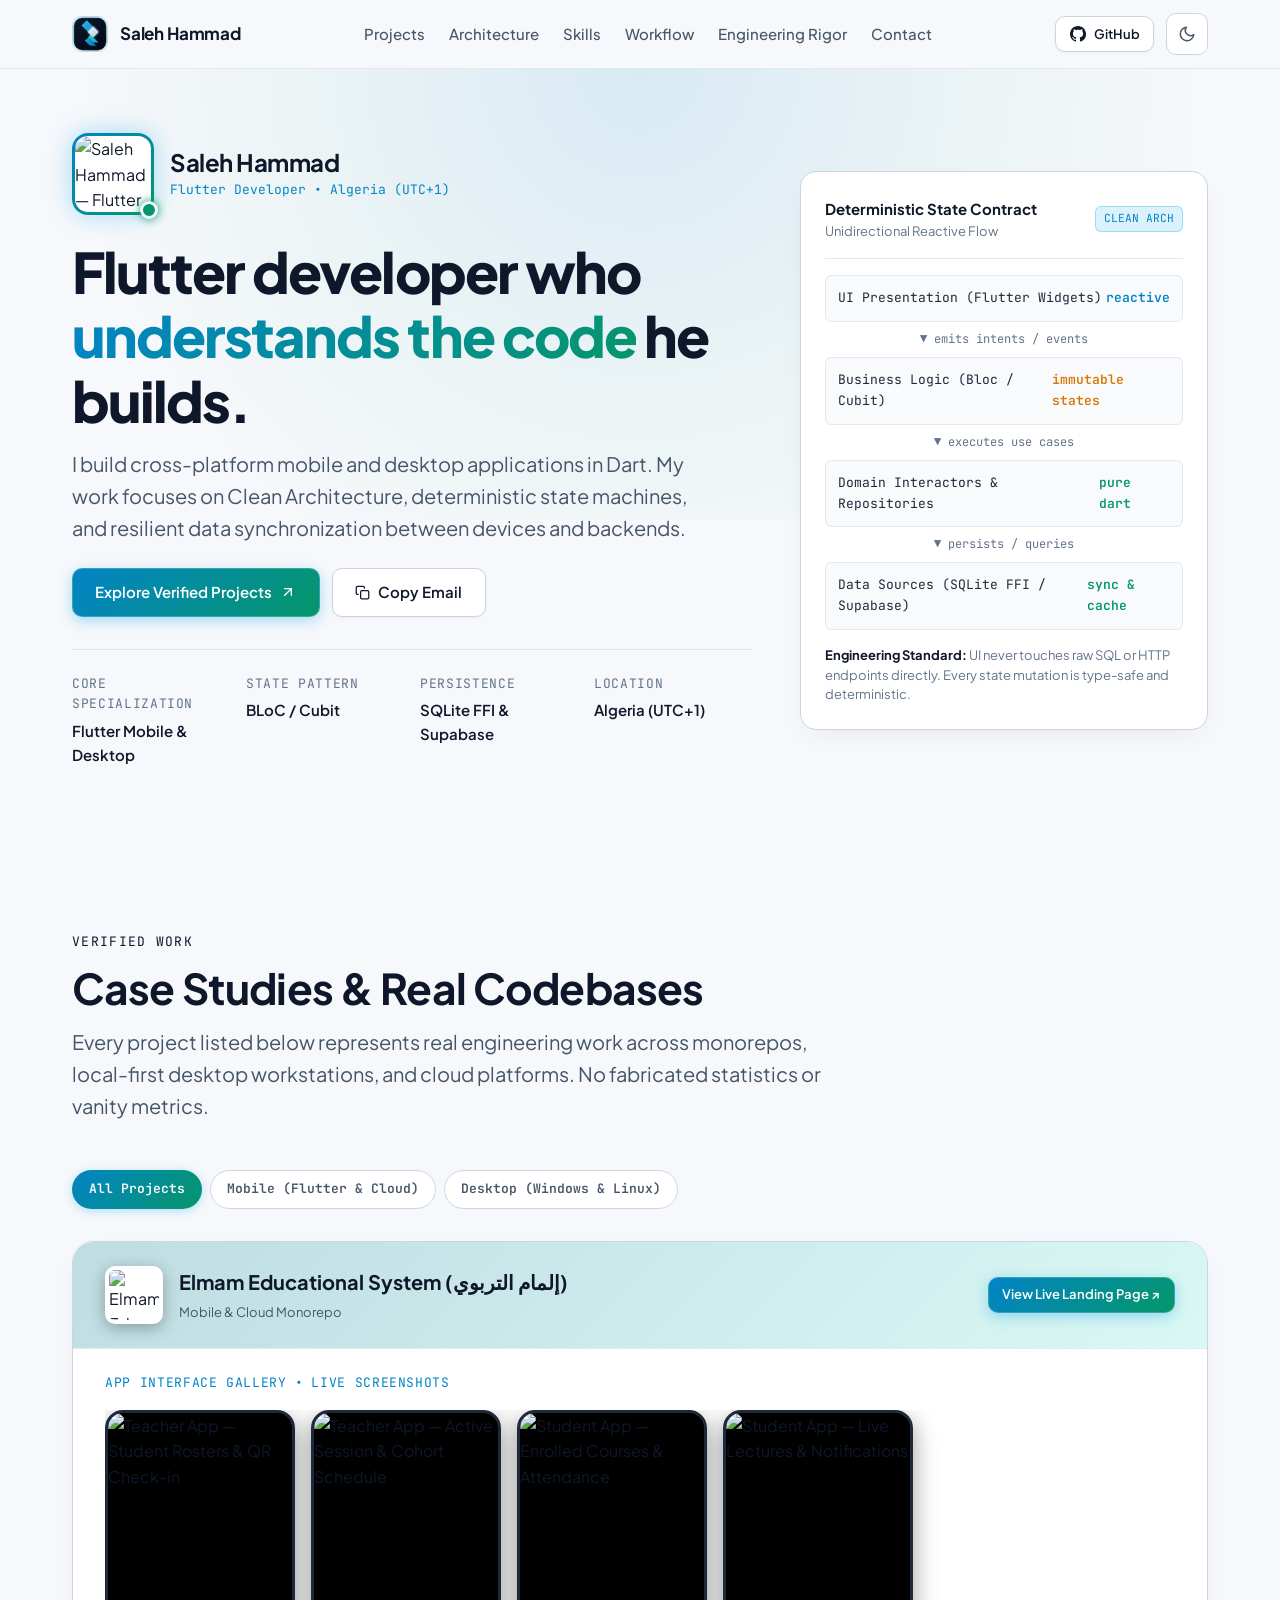
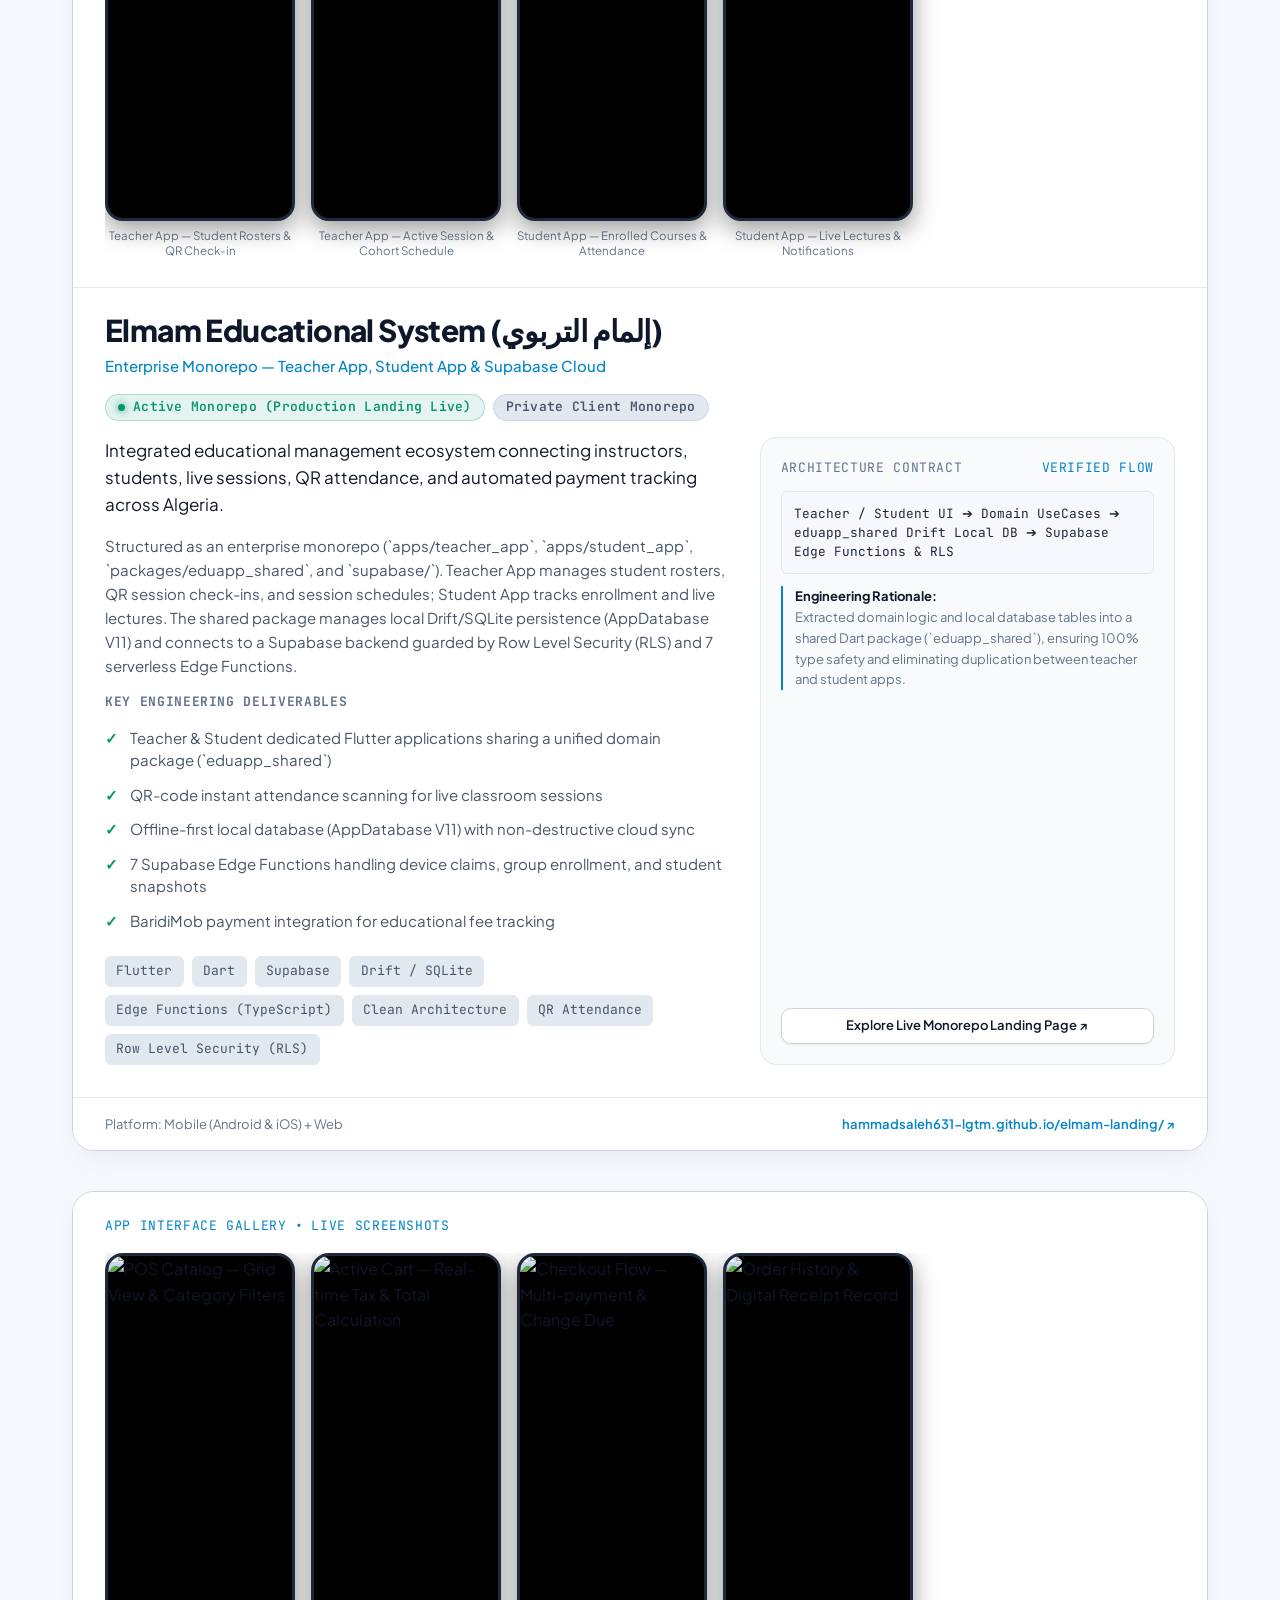
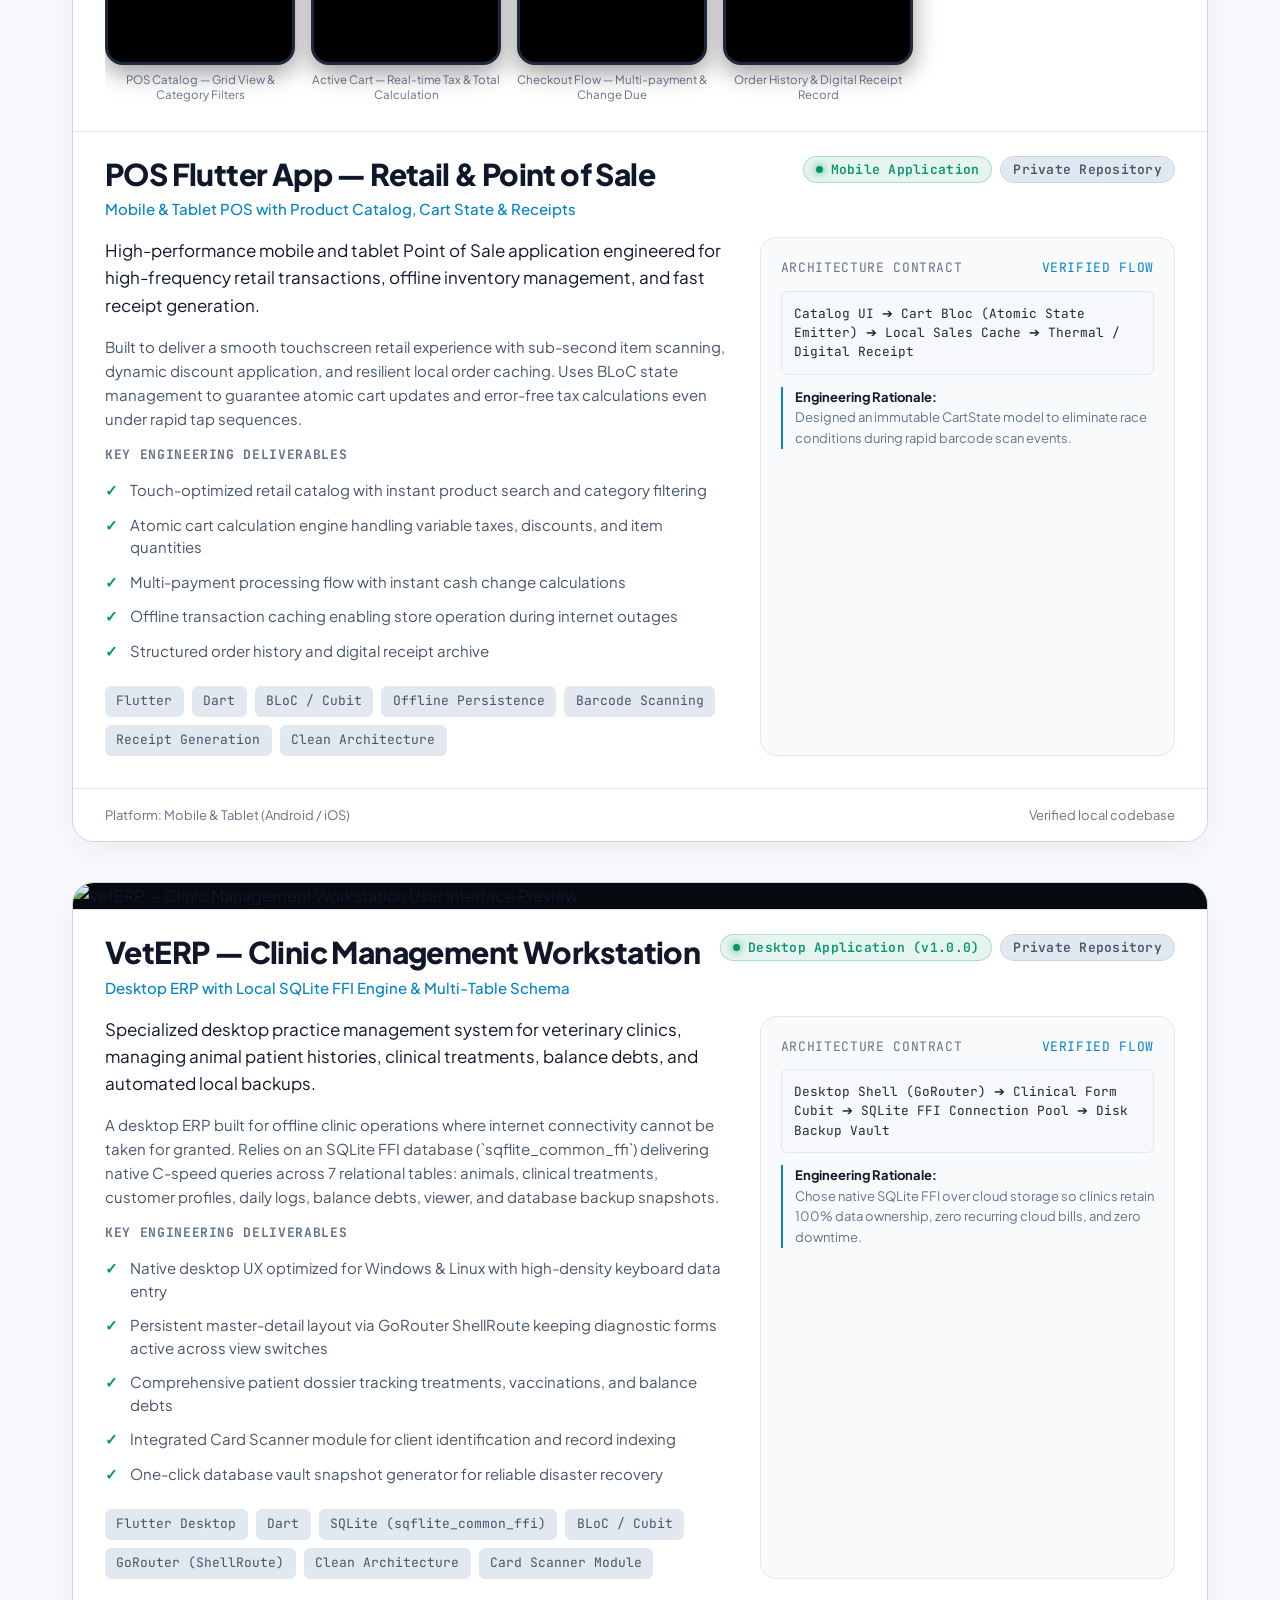
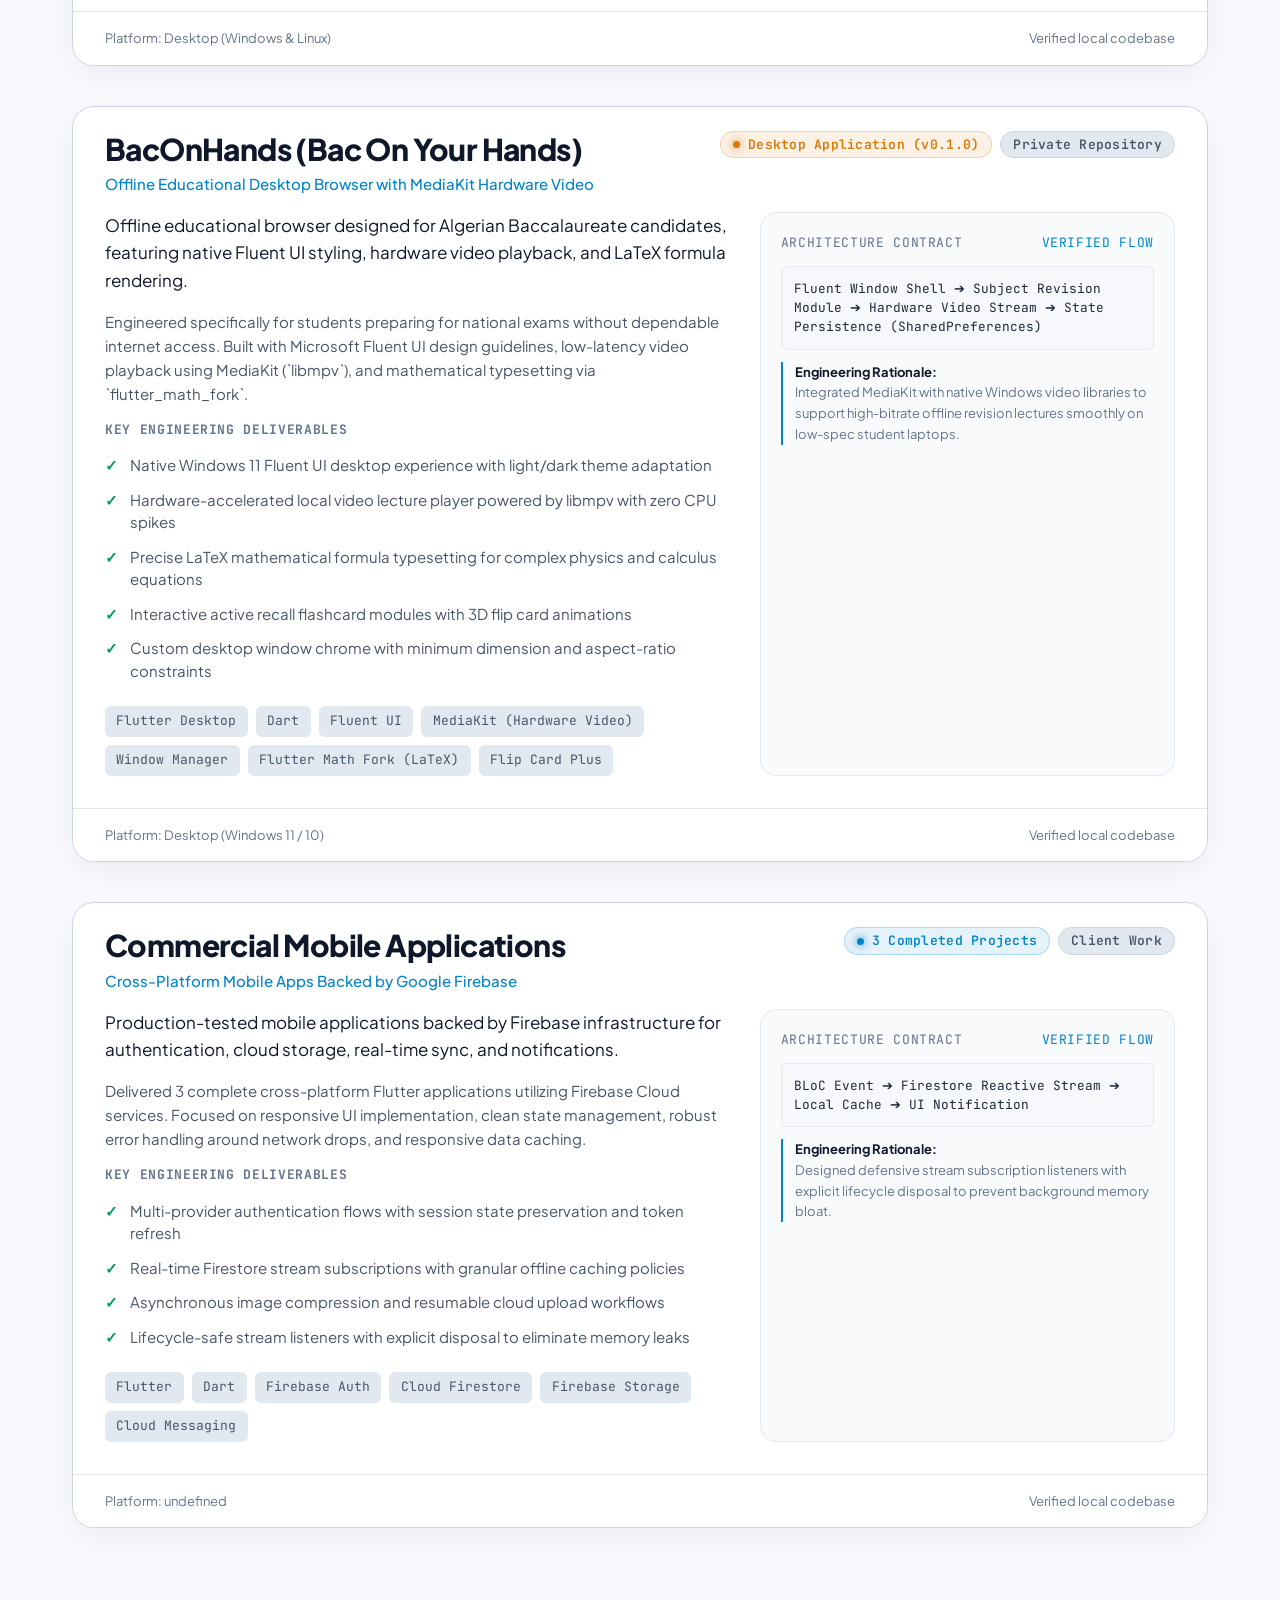
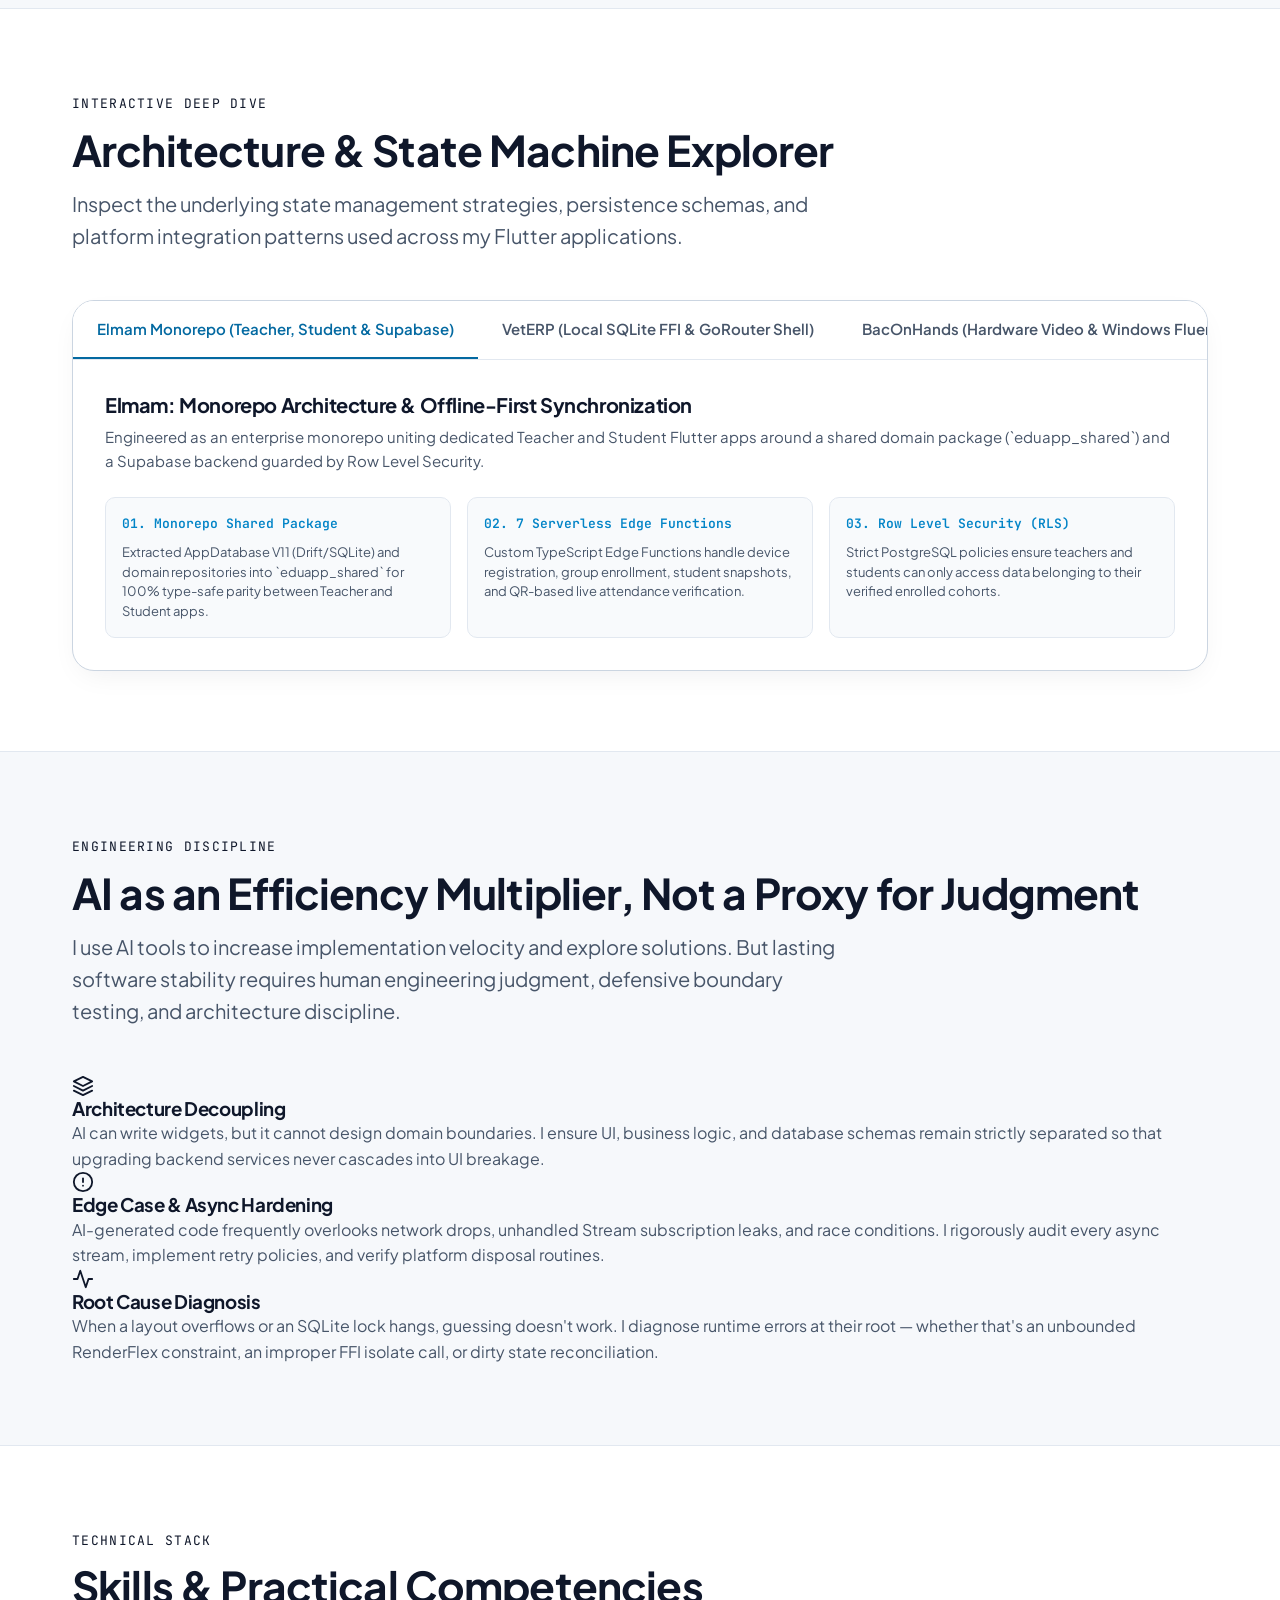
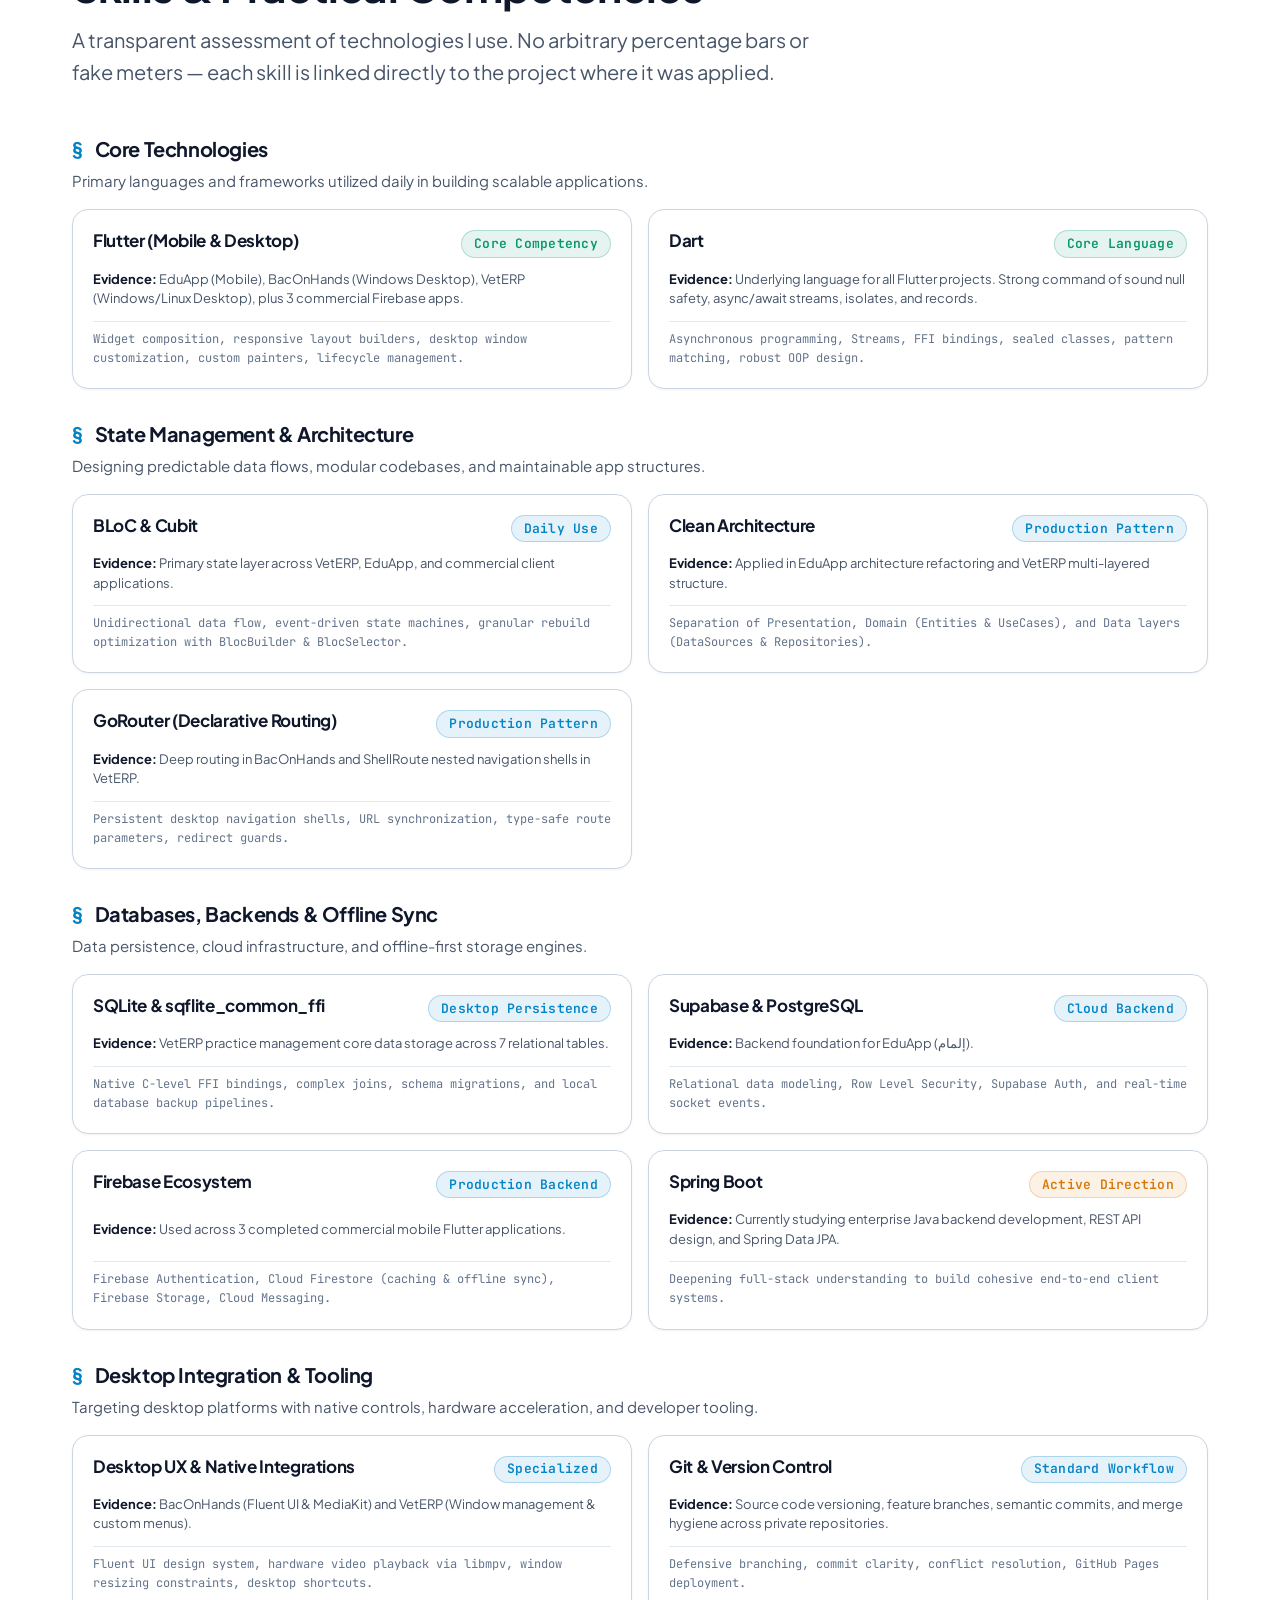
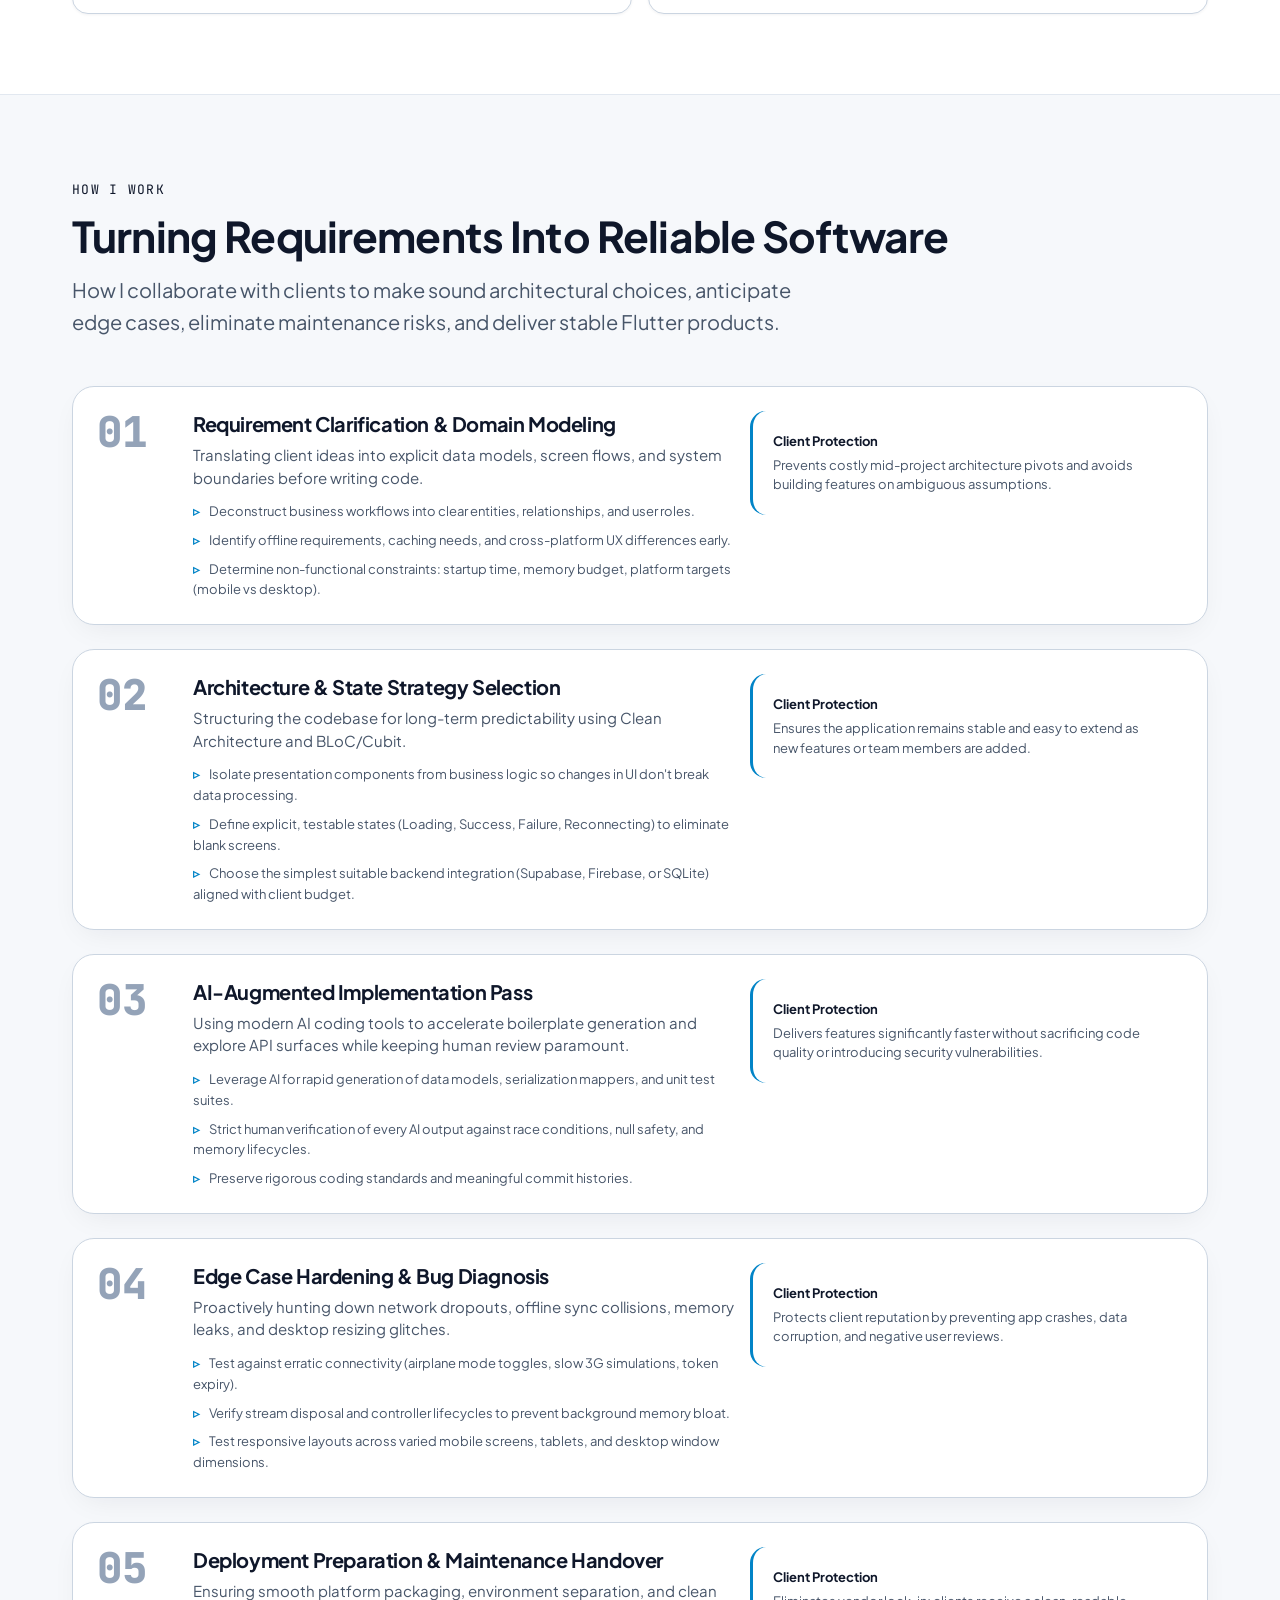
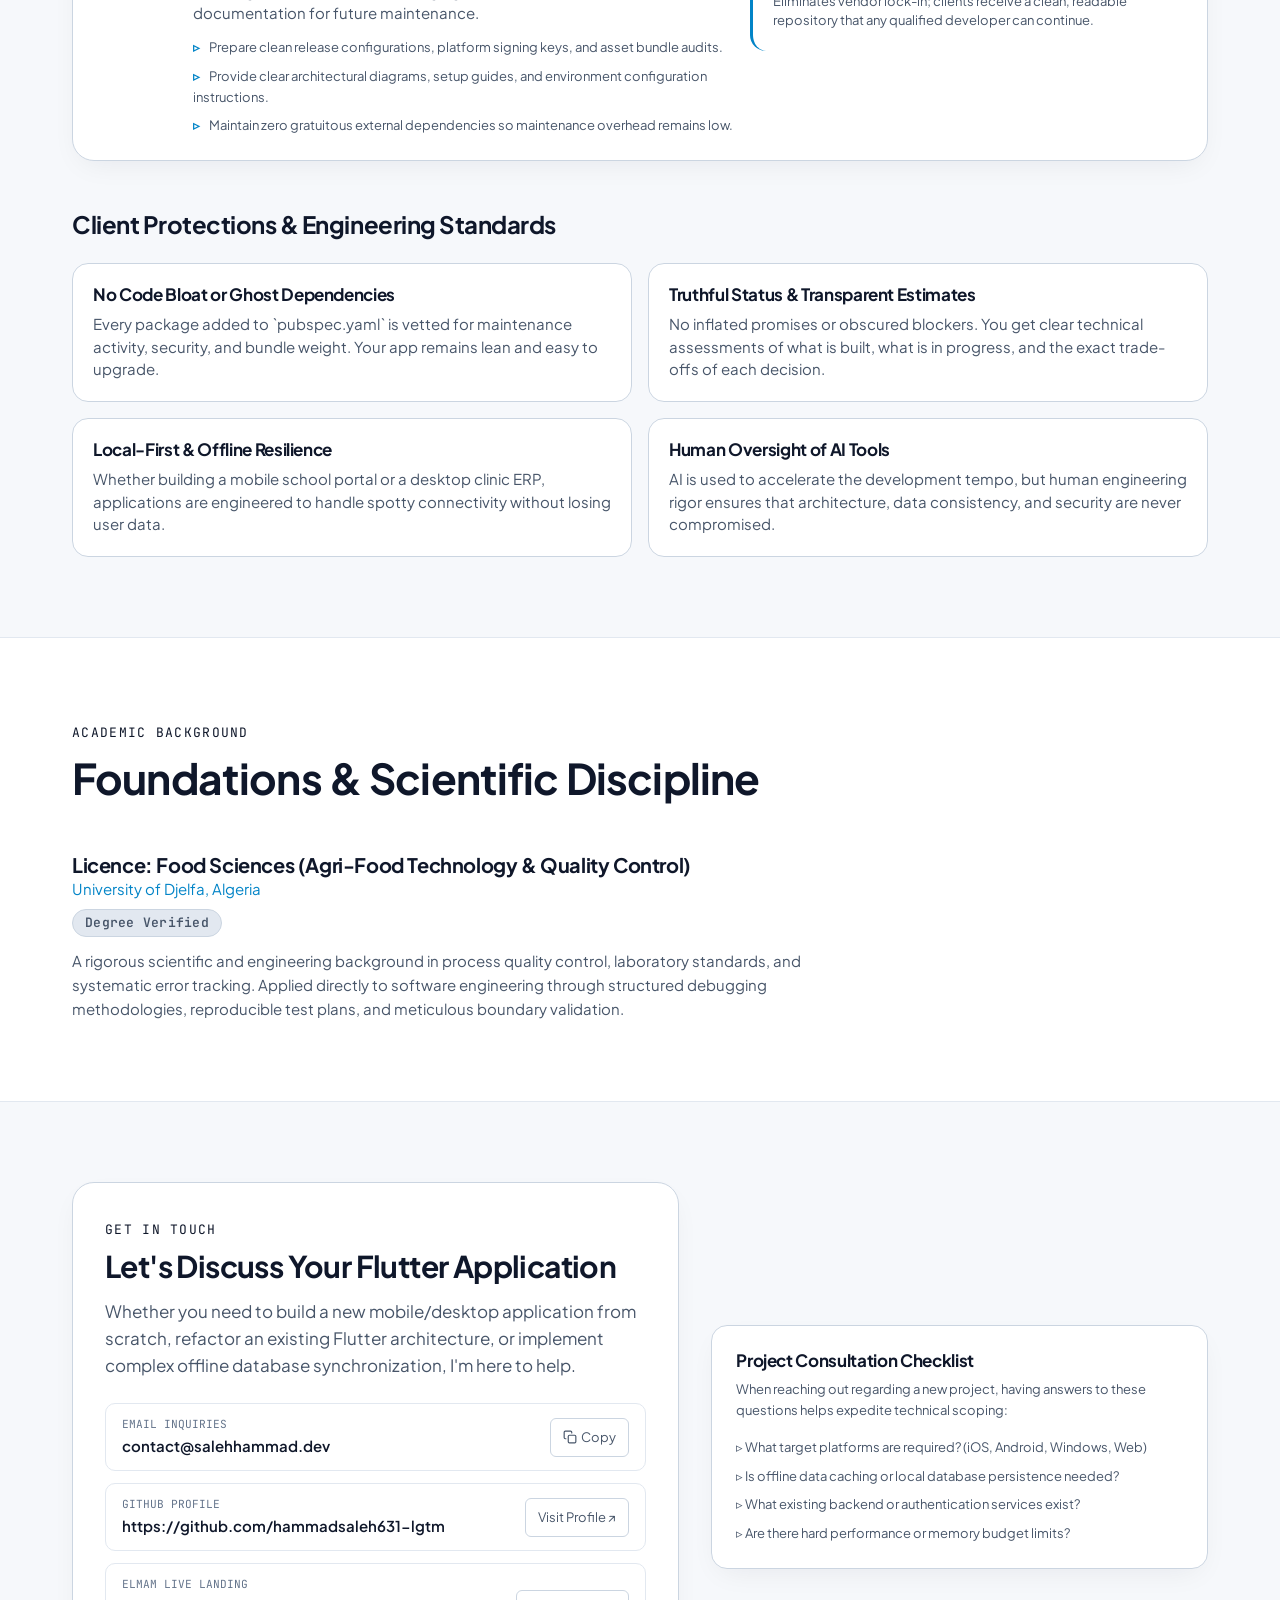
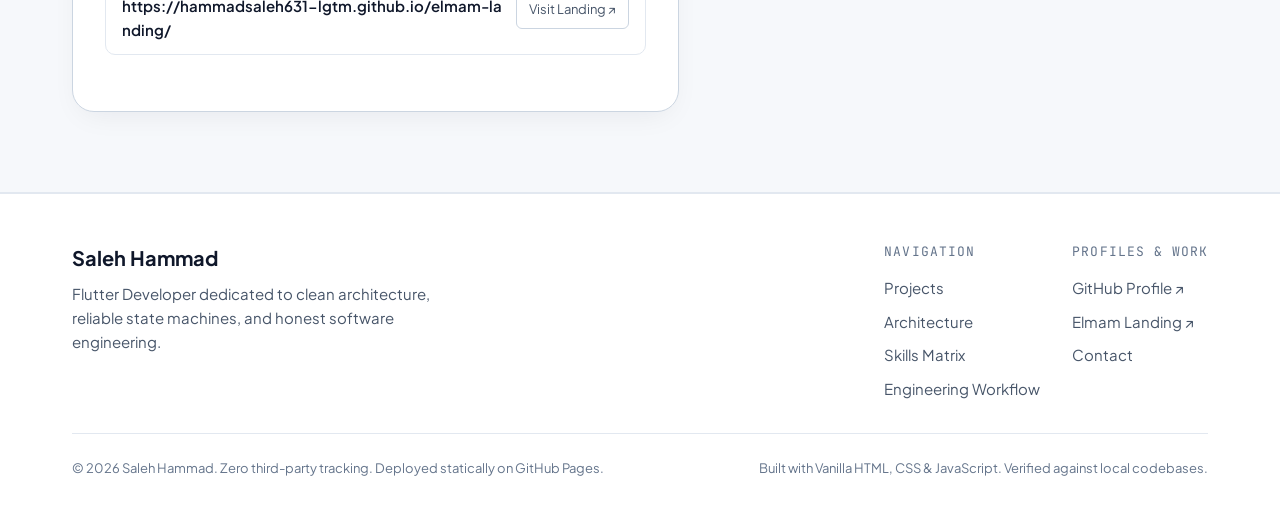
==== index.html @ 10753ed6 "feat: complete modern flutter developer portfolio" ====
<!DOCTYPE html>
<html lang="en" data-theme="dark">
<head>
  <meta charset="utf-8" />
  <meta name="viewport" content="width=device-width, initial-scale=1" />
  <meta name="color-scheme" content="dark light" />
  <meta name="theme-color" content="#080c14" />

  <title>Saleh Hammad — Flutter Developer | Mobile & Desktop Engineering</title>
  <meta name="description" content="Portfolio of Saleh Hammad, Flutter developer building resilient mobile & desktop applications with Clean Architecture, SQLite FFI, Supabase, and predictable state machines." />
  <meta name="author" content="Saleh Hammad" />
  <meta name="robots" content="index, follow" />

  <!-- Preconnect to Google Fonts for Ultra-Fast Typography Rendering -->
  <link rel="preconnect" href="https://fonts.googleapis.com" />
  <link rel="preconnect" href="https://fonts.gstatic.com" crossorigin />
  <link href="https://fonts.googleapis.com/css2?family=JetBrains+Mono:wght@400;500;600;700&family=Plus+Jakarta+Sans:wght@400;500;600;700;800&display=swap" rel="stylesheet" />

  <!-- Open Graph -->
  <meta property="og:type" content="website" />
  <meta property="og:title" content="Saleh Hammad — Flutter Developer" />
  <meta property="og:description" content="Building resilient cross-platform Flutter applications for Mobile & Desktop with Clean Architecture and predictable state." />
  <meta property="og:site_name" content="Saleh Hammad Portfolio" />
  <meta property="og:locale" content="en_US" />
  <meta property="og:image" content="./public/assets/icons/og-image.png" />
  <meta property="og:image:width" content="1200" />
  <meta property="og:image:height" content="630" />
  <meta property="og:image:alt" content="Saleh Hammad Flutter Developer Portfolio" />

  <!-- Twitter Card -->
  <meta name="twitter:card" content="summary_large_image" />
  <meta name="twitter:title" content="Saleh Hammad — Flutter Developer" />
  <meta name="twitter:description" content="Building resilient cross-platform Flutter applications for Mobile & Desktop." />
  <meta name="twitter:image" content="./public/assets/icons/og-image.png" />

  <!-- Favicons -->
  <link rel="icon" href="./public/assets/icons/favicon.svg" type="image/svg+xml" />
  <link rel="apple-touch-icon" href="./public/assets/icons/apple-touch-icon.png" />

  <!-- Theme Script (Zero Flash) -->
  <script>
    (function() {
      try {
        var savedTheme = localStorage.getItem('theme-preference');
        if (savedTheme === 'light' || savedTheme === 'dark') {
          document.documentElement.setAttribute('data-theme', savedTheme);
        } else if (window.matchMedia && window.matchMedia('(prefers-color-scheme: light)').matches) {
          document.documentElement.setAttribute('data-theme', 'light');
        }
      } catch (e) {}
    })();
  </script>

  <!-- Stylesheets -->
  <link rel="stylesheet" href="./src/styles/tokens.css" />
  <link rel="stylesheet" href="./src/styles/base.css" />
  <link rel="stylesheet" href="./src/styles/layout.css" />
  <link rel="stylesheet" href="./src/styles/components.css" />

  <!-- Schema.org Structured Data -->
  <script type="application/ld+json">
  {
    "@context": "https://schema.org",
    "@type": "Person",
    "name": "Saleh Hammad",
    "jobTitle": "Flutter Developer",
    "url": "https://hammadsaleh631-lgtm.github.io",
    "sameAs": [
      "https://github.com/hammadsaleh631-lgtm",
      "https://hammadsaleh631-lgtm.github.io/elmam-landing/"
    ],
    "description": "Flutter developer specializing in Clean Architecture, BLoC/Cubit state machines, SQLite FFI local persistence, and offline-first cloud synchronization.",
    "knowsAbout": [
      "Flutter Mobile & Desktop",
      "Dart",
      "BLoC & Cubit",
      "Clean Architecture",
      "SQLite / sqflite_common_ffi",
      "Supabase & PostgreSQL",
      "Firebase Cloud Services",
      "Cross-Platform Engineering"
    ]
  }
  </script>
</head>
<body>
  <a href="#main-content" class="skip-to-content">Skip to main content</a>

  <!-- Header -->
  <header class="site-header" role="banner">
    <div class="container">
      <div class="nav-inner">
        <a href="#hero" class="brand-link" aria-label="Saleh Hammad — Home">
          <img src="./public/assets/icons/favicon.svg" alt="Saleh Hammad Monogram" class="brand-logo" width="36" height="36" />
          <span>Saleh Hammad</span>
        </a>

        <nav aria-label="Main Navigation">
          <ul class="nav-links">
            <li><a href="#work" class="nav-link">Projects</a></li>
            <li><a href="#architecture" class="nav-link">Architecture</a></li>
            <li><a href="#skills" class="nav-link">Skills</a></li>
            <li><a href="#workflow" class="nav-link">Workflow</a></li>
            <li><a href="#ai-philosophy" class="nav-link">Engineering Rigor</a></li>
            <li><a href="#contact" class="nav-link">Contact</a></li>
          </ul>
        </nav>

        <div class="nav-actions">
          <a href="https://github.com/hammadsaleh631-lgtm" target="_blank" rel="noopener noreferrer" class="btn btn-secondary btn-sm" aria-label="GitHub Profile">
            <svg width="16" height="16" viewBox="0 0 24 24" fill="currentColor" aria-hidden="true">
              <path d="M12 0C5.37 0 0 5.37 0 12c0 5.31 3.435 9.795 8.205 11.385.6.105.825-.255.825-.57 0-.285-.015-1.23-.015-2.235-3.015.555-3.795-.735-4.035-1.41-.135-.345-.72-1.41-1.23-1.695-.42-.225-1.02-.78-.015-.795.945-.015 1.62.87 1.845 1.23 1.08 1.815 2.805 1.305 3.495.99.105-.78.42-1.305.765-1.605-2.67-.3-5.46-1.335-5.46-5.925 0-1.305.465-2.385 1.23-3.225-.12-.3-.54-1.53.12-3.18 0 0 1.005-.315 3.3 1.23.96-.27 1.98-.405 3-.405s2.04.135 3 .405c2.295-1.56 3.3-1.23 3.3-1.23.66 1.65.24 2.88.12 3.18.765.84 1.23 1.905 1.23 3.225 0 4.605-2.805 5.625-5.475 5.925.435.375.81 1.095.81 2.22 0 1.605-.015 2.895-.015 3.3 0 .315.225.69.825.57A12.02 12.02 0 0024 12c0-6.63-5.37-12-12-12z"/>
            </svg>
            <span>GitHub</span>
          </a>

          <button id="theme-toggle" class="theme-toggle-btn" aria-label="Toggle dark/light theme">
            <!-- Dynamic Icon -->
          </button>

          <button id="mobile-menu-toggle" class="mobile-nav-toggle" aria-expanded="false" aria-controls="mobile-menu-drawer" aria-label="Toggle navigation menu">
            <svg width="20" height="20" viewBox="0 0 24 24" fill="none" stroke="currentColor" stroke-width="2" stroke-linecap="round" stroke-linejoin="round" aria-hidden="true">
              <line x1="3" y1="12" x2="21" y2="12"></line>
              <line x1="3" y1="6" x2="21" y2="6"></line>
              <line x1="3" y1="18" x2="21" y2="18"></line>
            </svg>
          </button>
        </div>
      </div>
    </div>

    <!-- Mobile Drawer -->
    <div id="mobile-menu-drawer" class="mobile-menu-drawer" role="region" aria-label="Mobile Navigation">
      <ul class="mobile-nav-links">
        <li><a href="#work">Projects</a></li>
        <li><a href="#architecture">Architecture & State</a></li>
        <li><a href="#skills">Skills & Evidence</a></li>
        <li><a href="#workflow">Engineering Workflow</a></li>
        <li><a href="#ai-philosophy">AI & Rigor</a></li>
        <li><a href="#contact">Contact</a></li>
        <li><a href="https://github.com/hammadsaleh631-lgtm" target="_blank" rel="noopener noreferrer">GitHub Profile ↗</a></li>
      </ul>
    </div>
  </header>

  <!-- Main Content -->
  <main id="main-content">
    <!-- Hero Section -->
    <section id="hero" class="hero-wrapper" aria-labelledby="hero-heading">
      <div class="hero-glow-backdrop" aria-hidden="true"></div>
      <div class="container">
        <div class="hero-grid">
          <div>
            <!-- Dynamically populated avatar & metadata -->
            <div id="hero-profile-area"></div>

            <h1 id="hero-heading" class="hero-title">
              Flutter developer who <span class="text-gradient">understands the code</span> he builds.
            </h1>

            <p class="hero-subtitle">
              I build cross-platform mobile and desktop applications in Dart. My work focuses on Clean Architecture, deterministic state machines, and resilient data synchronization between devices and backends.
            </p>

            <div class="hero-actions">
              <a href="#work" class="btn btn-primary">
                <span>Explore Verified Projects</span>
                <svg width="16" height="16" viewBox="0 0 24 24" fill="none" stroke="currentColor" stroke-width="2" stroke-linecap="round" stroke-linejoin="round" aria-hidden="true"><line x1="7" y1="17" x2="17" y2="7"></line><polyline points="7 7 17 7 17 17"></polyline></svg>
              </a>
              <button class="btn btn-secondary" data-copy="contact@salehhammad.dev" aria-label="Copy contact email">
                <svg width="15" height="15" viewBox="0 0 24 24" fill="none" stroke="currentColor" stroke-width="2" stroke-linecap="round" stroke-linejoin="round" aria-hidden="true"><rect x="9" y="9" width="13" height="13" rx="2" ry="2"></rect><path d="M5 15H4a2 2 0 0 1-2-2V4a2 2 0 0 1 2-2h9a2 2 0 0 1 2 2v1"></path></svg>
                <span>Copy Email</span>
              </button>
            </div>

            <div class="hero-proof-bar">
              <div>
                <div class="proof-item-label">Core Specialization</div>
                <div class="proof-item-value">Flutter Mobile & Desktop</div>
              </div>
              <div>
                <div class="proof-item-label">State Pattern</div>
                <div class="proof-item-value">BLoC / Cubit</div>
              </div>
              <div>
                <div class="proof-item-label">Persistence</div>
                <div class="proof-item-value">SQLite FFI & Supabase</div>
              </div>
              <div>
                <div class="proof-item-label">Location</div>
                <div class="proof-item-value">Algeria (UTC+1)</div>
              </div>
            </div>
          </div>

          <!-- Hero Architecture Blueprint Card -->
          <div>
            <div class="architecture-card" role="region" aria-label="System Architecture Flow">
              <div class="architecture-card-header">
                <div>
                  <strong style="font-size: var(--text-sm); color: var(--text-primary);">Deterministic State Contract</strong>
                  <div style="font-size: var(--text-xs); color: var(--text-muted);">Unidirectional Reactive Flow</div>
                </div>
                <span class="architecture-tag">CLEAN ARCH</span>
              </div>

              <div class="blueprint-flow">
                <div class="blueprint-node">
                  <span>UI Presentation (Flutter Widgets)</span>
                  <span style="color: var(--accent-cyan); font-weight: 600;">reactive</span>
                </div>
                <div class="blueprint-connector">▼ emits intents / events</div>
                <div class="blueprint-node">
                  <span>Business Logic (Bloc / Cubit)</span>
                  <span style="color: var(--status-prototype-text); font-weight: 600;">immutable states</span>
                </div>
                <div class="blueprint-connector">▼ executes use cases</div>
                <div class="blueprint-node">
                  <span>Domain Interactors & Repositories</span>
                  <span style="color: var(--status-active-text); font-weight: 600;">pure dart</span>
                </div>
                <div class="blueprint-connector">▼ persists / queries</div>
                <div class="blueprint-node">
                  <span>Data Sources (SQLite FFI / Supabase)</span>
                  <span style="color: var(--accent-teal); font-weight: 600;">sync & cache</span>
                </div>
              </div>

              <div style="margin-top: var(--space-4); font-size: var(--text-xs); color: var(--text-muted); line-height: 1.5;">
                <strong style="color: var(--text-primary);">Engineering Standard:</strong> UI never touches raw SQL or HTTP endpoints directly. Every state mutation is type-safe and deterministic.
              </div>
            </div>
          </div>
        </div>
      </div>
    </section>

    <!-- Projects Section -->
    <section id="work" class="section" aria-labelledby="work-heading">
      <div class="container">
        <div class="section-header">
          <div class="section-label">Verified Work</div>
          <h2 id="work-heading" class="section-title">Case Studies & Real Codebases</h2>
          <p class="section-intro">
            Every project listed below represents real engineering work across monorepos, local-first desktop workstations, and cloud platforms. No fabricated statistics or vanity metrics.
          </p>
        </div>

        <!-- Project Filter Bar -->
        <div class="project-filter-bar" role="toolbar" aria-label="Filter projects by category">
          <button class="filter-btn is-active" data-filter="all">All Projects</button>
          <button class="filter-btn" data-filter="mobile">Mobile (Flutter & Cloud)</button>
          <button class="filter-btn" data-filter="desktop">Desktop (Windows & Linux)</button>
        </div>

        <!-- Projects Container -->
        <div id="projects-list" class="projects-container">
          <!-- Populated dynamically via JS -->
        </div>
      </div>
    </section>

    <!-- Interactive Architecture & State Explorer Section -->
    <section id="architecture" class="section" aria-labelledby="architecture-heading" style="background-color: var(--bg-surface);">
      <div class="container">
        <div class="section-header">
          <div class="section-label">Interactive Deep Dive</div>
          <h2 id="architecture-heading" class="section-title">Architecture & State Machine Explorer</h2>
          <p class="section-intro">
            Inspect the underlying state management strategies, persistence schemas, and platform integration patterns used across my Flutter applications.
          </p>
        </div>

        <div class="inspector-card">
          <div class="inspector-tabs" role="tablist" aria-label="Architecture deep dives">
            <button class="inspector-tab is-active" data-target="tab-elmam" role="tab" aria-selected="true" id="tab-btn-elmam">
              Elmam Monorepo (Teacher, Student & Supabase)
            </button>
            <button class="inspector-tab" data-target="tab-veterp" role="tab" aria-selected="false" id="tab-btn-veterp">
              VetERP (Local SQLite FFI & GoRouter Shell)
            </button>
            <button class="inspector-tab" data-target="tab-baconhands" role="tab" aria-selected="false" id="tab-btn-baconhands">
              BacOnHands (Hardware Video & Windows Fluent)
            </button>
          </div>

          <div class="inspector-body">
            <!-- Elmam Pane -->
            <div id="tab-elmam" class="inspector-pane is-active" role="tabpanel" aria-labelledby="tab-btn-elmam">
              <h3 style="font-size: var(--text-lg); margin-bottom: var(--space-2);">Elmam: Monorepo Architecture & Offline-First Synchronization</h3>
              <p style="font-size: var(--text-sm); color: var(--text-secondary); margin-bottom: var(--space-4);">
                Engineered as an enterprise monorepo uniting dedicated Teacher and Student Flutter apps around a shared domain package (`eduapp_shared`) and a Supabase backend guarded by Row Level Security.
              </p>

              <div class="state-machine-grid">
                <div class="state-node">
                  <div class="state-node-title">01. Monorepo Shared Package</div>
                  <div class="state-node-desc">
                    Extracted AppDatabase V11 (Drift/SQLite) and domain repositories into `eduapp_shared` for 100% type-safe parity between Teacher and Student apps.
                  </div>
                </div>
                <div class="state-node">
                  <div class="state-node-title">02. 7 Serverless Edge Functions</div>
                  <div class="state-node-desc">
                    Custom TypeScript Edge Functions handle device registration, group enrollment, student snapshots, and QR-based live attendance verification.
                  </div>
                </div>
                <div class="state-node">
                  <div class="state-node-title">03. Row Level Security (RLS)</div>
                  <div class="state-node-desc">
                    Strict PostgreSQL policies ensure teachers and students can only access data belonging to their verified enrolled cohorts.
                  </div>
                </div>
              </div>
            </div>

            <!-- VetERP Pane -->
            <div id="tab-veterp" class="inspector-pane" role="tabpanel" aria-labelledby="tab-btn-veterp">
              <h3 style="font-size: var(--text-lg); margin-bottom: var(--space-2);">VetERP: Local-First Desktop Clinic Management</h3>
              <p style="font-size: var(--text-sm); color: var(--text-secondary); margin-bottom: var(--space-4);">
                Desktop ERP designed for Windows and Linux veterinary clinics. Local SQLite FFI database guarantees zero cloud dependency for sensitive medical records.
              </p>

              <div class="state-machine-grid">
                <div class="state-node">
                  <div class="state-node-title">01. SQLite C-Level FFI</div>
                  <div class="state-node-desc">
                    Employs sqflite_common_ffi for high-speed local relational queries across 7 normalized tables with zero cloud dependency.
                  </div>
                </div>
                <div class="state-node">
                  <div class="state-node-title">02. Persistent Master Shell</div>
                  <div class="state-node-desc">
                    GoRouter ShellRoute maintains persistent desktop state, keeping active clinical treatment drafts open while browsing customer histories.
                  </div>
                </div>
                <div class="state-node">
                  <div class="state-node-title">03. Automated Vault Backup</div>
                  <div class="state-node-desc">
                    Built-in backup snapshot generator enabling clinics to archive and restore their entire medical history to external drives.
                  </div>
                </div>
              </div>
            </div>

            <!-- BacOnHands Pane -->
            <div id="tab-baconhands" class="inspector-pane" role="tabpanel" aria-labelledby="tab-btn-baconhands">
              <h3 style="font-size: var(--text-lg); margin-bottom: var(--space-2);">BacOnHands: Hardware-Accelerated Offline Educational Desktop</h3>
              <p style="font-size: var(--text-sm); color: var(--text-secondary); margin-bottom: var(--space-4);">
                Designed as a standalone offline desktop application for Algerian Baccalaureate students, combining Microsoft Fluent UI styling with native C libraries.
              </p>

              <div class="state-machine-grid">
                <div class="state-node">
                  <div class="state-node-title">01. Hardware Video (libmpv)</div>
                  <div class="state-node-desc">
                    Integrates MediaKit with native DirectX GPU acceleration to play revision lectures smoothly on low-spec student laptops.
                  </div>
                </div>
                <div class="state-node">
                  <div class="state-node-title">02. LaTeX Math Typesetting</div>
                  <div class="state-node-desc">
                    Renders complex mathematical and physical curriculum formulas with full scientific typesetting precision.
                  </div>
                </div>
                <div class="state-node">
                  <div class="state-node-title">03. Desktop Window Controls</div>
                  <div class="state-node-desc">
                    Custom window chrome, DPI scaling, and viewport constraints via flutter_windowmanager for a native Windows 11 experience.
                  </div>
                </div>
              </div>
            </div>
          </div>
        </div>
      </div>
    </section>

    <!-- AI Philosophy & Human Rigor Section -->
    <section id="ai-philosophy" class="section" aria-labelledby="ai-heading">
      <div class="container">
        <div class="section-header">
          <div class="section-label">Engineering Discipline</div>
          <h2 id="ai-heading" class="section-title">AI as an Efficiency Multiplier, Not a Proxy for Judgment</h2>
          <p class="section-intro">
            I use AI tools to increase implementation velocity and explore solutions. But lasting software stability requires human engineering judgment, defensive boundary testing, and architecture discipline.
          </p>
        </div>

        <div class="philosophy-grid">
          <div class="philosophy-card">
            <div class="philosophy-icon" aria-hidden="true">
              <svg width="22" height="22" viewBox="0 0 24 24" fill="none" stroke="currentColor" stroke-width="2" stroke-linecap="round" stroke-linejoin="round"><path d="M12 2L2 7l10 5 10-5-10-5zM2 17l10 5 10-5M2 12l10 5 10-5"></path></svg>
            </div>
            <h3>Architecture Decoupling</h3>
            <p>
              AI can write widgets, but it cannot design domain boundaries. I ensure UI, business logic, and database schemas remain strictly separated so that upgrading backend services never cascades into UI breakage.
            </p>
          </div>

          <div class="philosophy-card">
            <div class="philosophy-icon" aria-hidden="true">
              <svg width="22" height="22" viewBox="0 0 24 24" fill="none" stroke="currentColor" stroke-width="2" stroke-linecap="round" stroke-linejoin="round"><circle cx="12" cy="12" r="10"></circle><line x1="12" y1="8" x2="12" y2="12"></line><line x1="12" y1="16" x2="12.01" y2="16"></line></svg>
            </div>
            <h3>Edge Case & Async Hardening</h3>
            <p>
              AI-generated code frequently overlooks network drops, unhandled Stream subscription leaks, and race conditions. I rigorously audit every async stream, implement retry policies, and verify platform disposal routines.
            </p>
          </div>

          <div class="philosophy-card">
            <div class="philosophy-icon" aria-hidden="true">
              <svg width="22" height="22" viewBox="0 0 24 24" fill="none" stroke="currentColor" stroke-width="2" stroke-linecap="round" stroke-linejoin="round"><polyline points="22 12 18 12 15 21 9 3 6 12 2 12"></polyline></svg>
            </div>
            <h3>Root Cause Diagnosis</h3>
            <p>
              When a layout overflows or an SQLite lock hangs, guessing doesn't work. I diagnose runtime errors at their root — whether that's an unbounded RenderFlex constraint, an improper FFI isolate call, or dirty state reconciliation.
            </p>
          </div>
        </div>
      </div>
    </section>

    <!-- Skills Section -->
    <section id="skills" class="section" aria-labelledby="skills-heading" style="background-color: var(--bg-surface);">
      <div class="container">
        <div class="section-header">
          <div class="section-label">Technical Stack</div>
          <h2 id="skills-heading" class="section-title">Skills & Practical Competencies</h2>
          <p class="section-intro">
            A transparent assessment of technologies I use. No arbitrary percentage bars or fake meters — each skill is linked directly to the project where it was applied.
          </p>
        </div>

        <div id="skills-categories">
          <!-- Populated dynamically via JS -->
        </div>
      </div>
    </section>

    <!-- Engineering Workflow Section -->
    <section id="workflow" class="section" aria-labelledby="workflow-heading">
      <div class="container">
        <div class="section-header">
          <div class="section-label">How I Work</div>
          <h2 id="workflow-heading" class="section-title">Turning Requirements Into Reliable Software</h2>
          <p class="section-intro">
            How I collaborate with clients to make sound architectural choices, anticipate edge cases, eliminate maintenance risks, and deliver stable Flutter products.
          </p>
        </div>

        <div id="workflow-timeline" class="workflow-timeline">
          <!-- Populated dynamically via JS -->
        </div>

        <div style="margin-top: var(--space-12);">
          <h3 style="font-size: var(--text-xl); margin-bottom: var(--space-6);">Client Protections & Engineering Standards</h3>
          <div id="client-value-props" class="value-props-grid">
            <!-- Populated dynamically via JS -->
          </div>
        </div>
      </div>
    </section>

    <!-- Education Section -->
    <section id="education" class="section" aria-labelledby="education-heading" style="background-color: var(--bg-surface);">
      <div class="container">
        <div class="section-header">
          <div class="section-label">Academic Background</div>
          <h2 id="education-heading" class="section-title">Foundations & Scientific Discipline</h2>
        </div>

        <div class="philosophy-card" style="max-width: 48rem;">
          <div style="display: flex; justify-content: space-between; align-items: flex-start; margin-bottom: var(--space-3); flex-wrap: wrap; gap: var(--space-2);">
            <div>
              <h3 style="font-size: var(--text-lg);">Licence: Food Sciences (Agri-Food Technology & Quality Control)</h3>
              <div style="font-size: var(--text-sm); color: var(--accent-cyan);">University of Djelfa, Algeria</div>
            </div>
            <span class="badge badge-neutral">Degree Verified</span>
          </div>
          <p style="font-size: var(--text-sm); color: var(--text-secondary); line-height: 1.6;">
            A rigorous scientific and engineering background in process quality control, laboratory standards, and systematic error tracking. Applied directly to software engineering through structured debugging methodologies, reproducible test plans, and meticulous boundary validation.
          </p>
        </div>
      </div>
    </section>

    <!-- Contact & Action Section -->
    <section id="contact" class="section" aria-labelledby="contact-heading">
      <div class="container">
        <div class="contact-grid">
          <div class="contact-card">
            <div class="section-label">Get in Touch</div>
            <h2 id="contact-heading" class="contact-card-title">Let's Discuss Your Flutter Application</h2>
            <p style="font-size: var(--text-base); color: var(--text-secondary); line-height: 1.6;">
              Whether you need to build a new mobile/desktop application from scratch, refactor an existing Flutter architecture, or implement complex offline database synchronization, I'm here to help.
            </p>

            <div class="contact-channels-list">
              <div class="contact-channel-row">
                <div class="channel-info">
                  <span class="channel-label">Email Inquiries</span>
                  <span class="channel-val">contact@salehhammad.dev</span>
                </div>
                <button class="copy-btn" data-copy="contact@salehhammad.dev" aria-label="Copy email address to clipboard">
                  <svg width="14" height="14" viewBox="0 0 24 24" fill="none" stroke="currentColor" stroke-width="2" stroke-linecap="round" stroke-linejoin="round" aria-hidden="true"><rect x="9" y="9" width="13" height="13" rx="2" ry="2"></rect><path d="M5 15H4a2 2 0 0 1-2-2V4a2 2 0 0 1 2-2h9a2 2 0 0 1 2 2v1"></path></svg>
                  <span>Copy</span>
                </button>
              </div>

              <div class="contact-channel-row">
                <div class="channel-info">
                  <span class="channel-label">GitHub Profile</span>
                  <span class="channel-val">https://github.com/hammadsaleh631-lgtm</span>
                </div>
                <a href="https://github.com/hammadsaleh631-lgtm" target="_blank" rel="noopener noreferrer" class="copy-btn" aria-label="Visit GitHub Profile">
                  <span>Visit Profile ↗</span>
                </a>
              </div>

              <div class="contact-channel-row">
                <div class="channel-info">
                  <span class="channel-label">Elmam Live Landing</span>
                  <span class="channel-val">https://hammadsaleh631-lgtm.github.io/elmam-landing/</span>
                </div>
                <a href="https://hammadsaleh631-lgtm.github.io/elmam-landing/" target="_blank" rel="noopener noreferrer" class="copy-btn" aria-label="Visit Elmam Landing Page">
                  <span>Visit Landing ↗</span>
                </a>
              </div>
            </div>
          </div>

          <div style="display: flex; flex-direction: column; gap: var(--space-6); justify-content: center;">
            <div class="architecture-card">
              <h3 style="font-size: var(--text-base); margin-bottom: var(--space-2); color: var(--text-primary);">Project Consultation Checklist</h3>
              <p style="font-size: var(--text-xs); color: var(--text-secondary); margin-bottom: var(--space-4);">
                When reaching out regarding a new project, having answers to these questions helps expedite technical scoping:
              </p>
              <ul style="list-style: none; font-size: var(--text-xs); color: var(--text-secondary); display: flex; flex-direction: column; gap: var(--space-2);">
                <li>▹ What target platforms are required? (iOS, Android, Windows, Web)</li>
                <li>▹ Is offline data caching or local database persistence needed?</li>
                <li>▹ What existing backend or authentication services exist?</li>
                <li>▹ Are there hard performance or memory budget limits?</li>
              </ul>
            </div>
          </div>
        </div>
      </div>
    </section>
  </main>

  <!-- Site Footer -->
  <footer class="site-footer" role="contentinfo">
    <div class="container">
      <div class="footer-content">
        <div class="footer-brand">
          <div class="footer-brand-title">Saleh Hammad</div>
          <p style="font-size: var(--text-sm); color: var(--text-secondary);">
            Flutter Developer dedicated to clean architecture, reliable state machines, and honest software engineering.
          </p>
        </div>

        <div class="footer-links-group">
          <div>
            <div class="footer-col-title">Navigation</div>
            <ul class="footer-list">
              <li><a href="#work">Projects</a></li>
              <li><a href="#architecture">Architecture</a></li>
              <li><a href="#skills">Skills Matrix</a></li>
              <li><a href="#workflow">Engineering Workflow</a></li>
            </ul>
          </div>
          <div>
            <div class="footer-col-title">Profiles & Work</div>
            <ul class="footer-list">
              <li><a href="https://github.com/hammadsaleh631-lgtm" target="_blank" rel="noopener noreferrer">GitHub Profile ↗</a></li>
              <li><a href="https://hammadsaleh631-lgtm.github.io/elmam-landing/" target="_blank" rel="noopener noreferrer">Elmam Landing ↗</a></li>
              <li><a href="#contact">Contact</a></li>
            </ul>
          </div>
        </div>
      </div>

      <div class="footer-bottom">
        <div>&copy; 2026 Saleh Hammad. Zero third-party tracking. Deployed statically on GitHub Pages.</div>
        <div>Built with Vanilla HTML, CSS & JavaScript. Verified against local codebases.</div>
      </div>
    </div>
  </footer>

  <!-- Toast Notification -->
  <div id="toast-notice" class="toast-notice" role="status" aria-live="polite"></div>

  <!-- Main ES Module -->
  <script type="module" src="./src/scripts/main.js"></script>
</body>
</html>
---- src/styles/tokens.css ----
/**
 * Design Tokens — Ultra-Modern Developer Portfolio
 * High-contrast dark and light modes, fluid typography, polished glowing accents.
 */

:root {
  /* Color System - Dark Mode (Default: Deep Tech Obsidian & Cyan/Emerald) */
  --bg-canvas: #080c14;
  --bg-surface: #0e1422;
  --bg-card: #121a2d;
  --bg-card-hover: #16223b;
  --bg-elevated: #1a2742;
  --bg-subtle: #223354;
  --bg-overlay: rgba(8, 12, 20, 0.88);

  --border-dim: rgba(255, 255, 255, 0.06);
  --border-subtle: rgba(255, 255, 255, 0.12);
  --border-strong: rgba(255, 255, 255, 0.22);
  --border-accent: rgba(14, 165, 233, 0.4);

  --text-primary: #f8fafc;
  --text-secondary: #94a3b8;
  --text-muted: #64748b;
  --text-accent: #38bdf8;
  --text-inverse: #080c14;

  /* Accent Brand Colors */
  --accent-cyan: #0ea5e9;
  --accent-cyan-hover: #38bdf8;
  --accent-teal: #00d2b8;
  --accent-emerald: #10b981;
  --accent-amber: #f59e0b;
  --accent-purple: #8b5cf6;

  --accent-gradient: linear-gradient(135deg, #0ea5e9 0%, #00d2b8 100%);
  --hero-glow: radial-gradient(circle at 50% 0%, rgba(14, 165, 233, 0.18) 0%, rgba(0, 210, 184, 0.05) 50%, transparent 80%);

  /* Status Badges */
  --status-active-bg: rgba(16, 185, 129, 0.12);
  --status-active-text: #34d399;
  --status-active-border: rgba(16, 185, 129, 0.28);

  --status-prototype-bg: rgba(245, 158, 11, 0.12);
  --status-prototype-text: #fbbf24;
  --status-prototype-border: rgba(245, 158, 11, 0.28);

  --status-completed-bg: rgba(56, 189, 248, 0.12);
  --status-completed-text: #38bdf8;
  --status-completed-border: rgba(56, 189, 248, 0.28);

  /* Code & Technical Blocks */
  --code-bg: #06090f;
  --code-border: #1e283b;
  --code-text: #e2e8f0;

  /* Typography Scale */
  --font-sans: "Plus Jakarta Sans", "Inter", -apple-system, BlinkMacSystemFont, "Segoe UI", Roboto, sans-serif;
  --font-mono: "JetBrains Mono", "SFMono-Regular", Consolas, "Liberation Mono", Menlo, monospace;

  --text-xs: clamp(0.75rem, 0.72rem + 0.15vw, 0.8125rem);
  --text-sm: clamp(0.85rem, 0.82rem + 0.2vw, 0.9375rem);
  --text-base: clamp(1rem, 0.96rem + 0.25vw, 1.0625rem);
  --text-lg: clamp(1.125rem, 1.05rem + 0.4vw, 1.25rem);
  --text-xl: clamp(1.3rem, 1.22rem + 0.55vw, 1.5rem);
  --text-2xl: clamp(1.6rem, 1.45rem + 0.85vw, 1.875rem);
  --text-3xl: clamp(2.1rem, 1.85rem + 1.4vw, 2.65rem);
  --text-4xl: clamp(2.6rem, 2.2rem + 2.2vw, 3.5rem);

  /* Spacing Scale */
  --space-1: 0.25rem;
  --space-2: 0.5rem;
  --space-3: 0.75rem;
  --space-4: 1rem;
  --space-5: 1.25rem;
  --space-6: 1.5rem;
  --space-8: 2rem;
  --space-10: 2.5rem;
  --space-12: 3rem;
  --space-16: 4rem;
  --space-20: 5rem;
  --space-24: 6rem;

  /* Radius */
  --radius-sm: 6px;
  --radius-md: 10px;
  --radius-lg: 16px;
  --radius-xl: 22px;
  --radius-full: 9999px;

  /* Shadows */
  --shadow-subtle: 0 1px 2px rgba(0, 0, 0, 0.4);
  --shadow-card: 0 10px 30px -10px rgba(0, 0, 0, 0.5);
  --shadow-card-hover: 0 20px 40px -15px rgba(14, 165, 233, 0.15);
  --shadow-glow: 0 0 35px rgba(14, 165, 233, 0.25);

  /* Transitions */
  --transition-fast: 150ms cubic-bezier(0.16, 1, 0.3, 1);
  --transition-normal: 250ms cubic-bezier(0.16, 1, 0.3, 1);
  --transition-smooth: 400ms cubic-bezier(0.16, 1, 0.3, 1);

  --container-max: 1200px;
}

/* Light Theme Overrides */
html[data-theme="light"] {
  --bg-canvas: #f6f8fb;
  --bg-surface: #ffffff;
  --bg-card: #ffffff;
  --bg-card-hover: #f1f5f9;
  --bg-elevated: #f1f5f9;
  --bg-subtle: #e2e8f0;
  --bg-overlay: rgba(246, 248, 251, 0.92);

  --border-dim: #e2e8f0;
  --border-subtle: #cbd5e1;
  --border-strong: #94a3b8;
  --border-accent: rgba(2, 132, 199, 0.35);

  --text-primary: #0f172a;
  --text-secondary: #475569;
  --text-muted: #64748b;
  --text-accent: #0284c7;
  --text-inverse: #ffffff;

  --accent-cyan: #0284c7;
  --accent-cyan-hover: #0369a1;
  --accent-teal: #059669;

  --accent-gradient: linear-gradient(135deg, #0284c7 0%, #059669 100%);
  --hero-glow: radial-gradient(circle at 50% 0%, rgba(2, 132, 199, 0.12) 0%, rgba(5, 150, 105, 0.04) 50%, transparent 80%);

  --status-active-bg: rgba(5, 150, 105, 0.1);
  --status-active-text: #059669;
  --status-active-border: rgba(5, 150, 105, 0.25);

  --status-prototype-bg: rgba(217, 119, 6, 0.1);
  --status-prototype-text: #d97706;
  --status-prototype-border: rgba(217, 119, 6, 0.25);

  --status-completed-bg: rgba(2, 132, 199, 0.1);
  --status-completed-text: #0284c7;
  --status-completed-border: rgba(2, 132, 199, 0.25);

  --code-bg: #f8fafc;
  --code-border: #e2e8f0;
  --code-text: #1e293b;

  --shadow-subtle: 0 1px 3px rgba(15, 23, 42, 0.05);
  --shadow-card: 0 10px 30px -10px rgba(15, 23, 42, 0.08);
  --shadow-card-hover: 0 20px 40px -15px rgba(2, 132, 199, 0.12);
  --shadow-glow: 0 0 30px rgba(2, 132, 199, 0.1);
}
---- src/styles/base.css ----
/**
 * Base Styles & Accessibility Foundations
 */

*,
*::before,
*::after {
  box-sizing: border-box;
  margin: 0;
  padding: 0;
}

html {
  font-family: var(--font-sans);
  font-size: 16px;
  line-height: 1.6;
  color: var(--text-primary);
  background-color: var(--bg-canvas);
  color-scheme: dark light;
  scroll-behavior: smooth;
  -webkit-text-size-adjust: 100%;
}

@media (prefers-reduced-motion: reduce) {
  html {
    scroll-behavior: auto;
  }
  *,
  *::before,
  *::after {
    animation-duration: 0.01ms !important;
    animation-iteration-count: 1 !important;
    transition-duration: 0.01ms !important;
    scroll-behavior: auto !important;
  }
}

body {
  min-height: 100vh;
  display: flex;
  flex-direction: column;
  overflow-x: hidden;
  background-color: var(--bg-canvas);
  color: var(--text-primary);
  font-feature-settings: "cv02", "cv03", "cv04", "cv11";
}

::selection {
  background-color: var(--accent-primary);
  color: var(--text-inverse);
}

a {
  color: inherit;
  text-decoration: none;
  transition: color var(--transition-fast);
}

a:hover {
  color: var(--accent-light);
}

button,
input,
textarea,
select {
  font: inherit;
  color: inherit;
}

button {
  background: none;
  border: none;
  cursor: pointer;
}

img,
svg {
  display: block;
  max-width: 100%;
  height: auto;
}

/* Accessibility Focus States */
:focus {
  outline: none;
}

:focus-visible {
  outline: 2px solid var(--accent-light);
  outline-offset: 3px;
  border-radius: var(--radius-sm);
}

/* Typography elements */
h1, h2, h3, h4, h5, h6 {
  color: var(--text-primary);
  line-height: 1.25;
  font-weight: 700;
  letter-spacing: -0.02em;
}

p {
  color: var(--text-secondary);
  margin-bottom: var(--space-4);
}

p:last-child {
  margin-bottom: 0;
}

code,
pre,
kbd {
  font-family: var(--font-mono);
  font-size: 0.9em;
}

/* Skip to content accessible anchor */
.skip-to-content {
  position: absolute;
  top: -100px;
  left: var(--space-4);
  background: var(--accent-primary);
  color: #ffffff;
  padding: var(--space-2) var(--space-4);
  border-radius: var(--radius-md);
  z-index: 9999;
  font-weight: 600;
  transition: top var(--transition-fast);
}

.skip-to-content:focus {
  top: var(--space-4);
}
---- src/styles/layout.css ----
/**
 * Layout & Grid Foundations
 */

.container {
  width: 100%;
  max-width: var(--container-max);
  margin-left: auto;
  margin-right: auto;
  padding-left: var(--space-4);
  padding-right: var(--space-4);
}

@media (min-width: 768px) {
  .container {
    padding-left: var(--space-8);
    padding-right: var(--space-8);
  }
}

/* Header & Sticky Navigation */
.site-header {
  position: sticky;
  top: 0;
  z-index: 100;
  background-color: var(--bg-overlay);
  backdrop-filter: blur(12px);
  -webkit-backdrop-filter: blur(12px);
  border-bottom: 1px solid var(--border-dim);
  transition: border-color var(--transition-normal);
}

.nav-inner {
  display: flex;
  align-items: center;
  justify-content: space-between;
  height: 4.25rem;
  gap: var(--space-4);
}

.brand-link {
  display: flex;
  align-items: center;
  gap: var(--space-3);
  font-weight: 700;
  font-size: var(--text-base);
  color: var(--text-primary);
  letter-spacing: -0.01em;
}

.brand-logo {
  width: 2.25rem;
  height: 2.25rem;
  border-radius: var(--radius-md);
  border: 1px solid var(--border-subtle);
}

.nav-links {
  display: none;
  align-items: center;
  gap: var(--space-6);
  list-style: none;
}

@media (min-width: 860px) {
  .nav-links {
    display: flex;
  }
}

.nav-link {
  font-size: var(--text-sm);
  font-weight: 500;
  color: var(--text-secondary);
  transition: color var(--transition-fast);
  padding: var(--space-2) 0;
  position: relative;
}

.nav-link:hover,
.nav-link.active {
  color: var(--text-primary);
}

.nav-link.active::after {
  content: "";
  position: absolute;
  bottom: 0;
  left: 0;
  right: 0;
  height: 2px;
  background-color: var(--accent-light);
  border-radius: var(--radius-full);
}

.nav-actions {
  display: flex;
  align-items: center;
  gap: var(--space-3);
}

/* Mobile Menu Toggle */
.mobile-nav-toggle {
  display: flex;
  align-items: center;
  justify-content: center;
  width: 2.5rem;
  height: 2.5rem;
  border-radius: var(--radius-md);
  border: 1px solid var(--border-subtle);
  background-color: var(--bg-surface);
  color: var(--text-primary);
}

@media (min-width: 860px) {
  .mobile-nav-toggle {
    display: none;
  }
}

.mobile-menu-drawer {
  display: none;
  border-top: 1px solid var(--border-dim);
  background-color: var(--bg-surface);
  padding: var(--space-4) var(--space-6) var(--space-6);
}

.mobile-menu-drawer.is-open {
  display: block;
}

.mobile-nav-links {
  list-style: none;
  display: flex;
  flex-direction: column;
  gap: var(--space-3);
}

.mobile-nav-links a {
  display: block;
  padding: var(--space-2) 0;
  font-size: var(--text-base);
  font-weight: 500;
  color: var(--text-secondary);
  border-bottom: 1px solid var(--border-dim);
}

.mobile-nav-links a:hover,
.mobile-nav-links a.active {
  color: var(--accent-light);
}

/* Sections */
.section {
  padding-top: var(--space-16);
  padding-bottom: var(--space-16);
  border-bottom: 1px solid var(--border-dim);
}

@media (min-width: 768px) {
  .section {
    padding-top: var(--space-20);
    padding-bottom: var(--space-20);
  }
}

.section-header {
  margin-bottom: var(--space-12);
}

.section-label {
  display: inline-flex;
  align-items: center;
  gap: var(--space-2);
  font-family: var(--font-mono);
  font-size: var(--text-xs);
  text-transform: uppercase;
  letter-spacing: 0.1em;
  color: var(--accent-light);
  margin-bottom: var(--space-2);
}

.section-title {
  font-size: var(--text-3xl);
  color: var(--text-primary);
  margin-bottom: var(--space-3);
}

.section-intro {
  font-size: var(--text-lg);
  color: var(--text-secondary);
  max-width: 48rem;
  line-height: 1.6;
}

/* Footer */
.site-footer {
  background-color: var(--bg-surface);
  border-top: 1px solid var(--border-dim);
  padding-top: var(--space-12);
  padding-bottom: var(--space-12);
  margin-top: auto;
}

.footer-content {
  display: flex;
  flex-direction: column;
  gap: var(--space-8);
}

@media (min-width: 768px) {
  .footer-content {
    flex-direction: row;
    justify-content: space-between;
    align-items: flex-start;
  }
}

.footer-brand {
  max-width: 24rem;
}

.footer-brand-title {
  font-size: var(--text-lg);
  font-weight: 700;
  margin-bottom: var(--space-2);
}

.footer-links-group {
  display: flex;
  flex-wrap: wrap;
  gap: var(--space-8);
}

.footer-col-title {
  font-family: var(--font-mono);
  font-size: var(--text-xs);
  text-transform: uppercase;
  letter-spacing: 0.08em;
  color: var(--text-muted);
  margin-bottom: var(--space-3);
}

.footer-list {
  list-style: none;
  display: flex;
  flex-direction: column;
  gap: var(--space-2);
}

.footer-list a {
  font-size: var(--text-sm);
  color: var(--text-secondary);
}

.footer-list a:hover {
  color: var(--accent-light);
}

.footer-bottom {
  margin-top: var(--space-8);
  padding-top: var(--space-6);
  border-top: 1px solid var(--border-dim);
  display: flex;
  flex-direction: column;
  gap: var(--space-3);
  font-size: var(--text-xs);
  color: var(--text-muted);
}

@media (min-width: 768px) {
  .footer-bottom {
    flex-direction: row;
    justify-content: space-between;
    align-items: center;
  }
}
---- src/styles/components.css ----
/**
 * Component Styles — Ultra-Modern Developer Portfolio
 * Polished visual cards, media previews, screenshot gallery, interactive inspector, and micro-interactions.
 */

/* Badges */
.badge {
  display: inline-flex;
  align-items: center;
  gap: var(--space-2);
  padding: 0.3rem 0.75rem;
  border-radius: var(--radius-full);
  font-family: var(--font-mono);
  font-size: var(--text-xs);
  font-weight: 600;
  line-height: 1.2;
  letter-spacing: 0.02em;
}

.badge-dot {
  width: 7px;
  height: 7px;
  border-radius: 50%;
  display: inline-block;
}

.badge-active {
  background-color: var(--status-active-bg);
  color: var(--status-active-text);
  border: 1px solid var(--status-active-border);
}
.badge-active .badge-dot {
  background-color: var(--status-active-text);
  box-shadow: 0 0 8px var(--status-active-text);
}

.badge-prototype {
  background-color: var(--status-prototype-bg);
  color: var(--status-prototype-text);
  border: 1px solid var(--status-prototype-border);
}
.badge-prototype .badge-dot {
  background-color: var(--status-prototype-text);
  box-shadow: 0 0 8px var(--status-prototype-text);
}

.badge-completed {
  background-color: var(--status-completed-bg);
  color: var(--status-completed-text);
  border: 1px solid var(--status-completed-border);
}
.badge-completed .badge-dot {
  background-color: var(--status-completed-text);
  box-shadow: 0 0 8px var(--status-completed-text);
}

.badge-neutral {
  background-color: var(--bg-subtle);
  color: var(--text-secondary);
  border: 1px solid var(--border-subtle);
}

/* Buttons */
.btn {
  display: inline-flex;
  align-items: center;
  justify-content: center;
  gap: var(--space-2);
  padding: 0.7rem 1.4rem;
  border-radius: var(--radius-md);
  font-weight: 600;
  font-size: var(--text-sm);
  transition: all var(--transition-normal);
  cursor: pointer;
  text-decoration: none;
  min-height: 44px;
}

.btn-primary {
  background: var(--accent-gradient);
  color: #ffffff;
  border: 1px solid rgba(255, 255, 255, 0.2);
  box-shadow: 0 4px 14px rgba(14, 165, 233, 0.35);
}

.btn-primary:hover {
  transform: translateY(-2px);
  box-shadow: 0 6px 20px rgba(14, 165, 233, 0.5);
  color: #ffffff;
}

.btn-secondary {
  background-color: var(--bg-card);
  color: var(--text-primary);
  border: 1px solid var(--border-subtle);
  box-shadow: var(--shadow-subtle);
}

.btn-secondary:hover {
  background-color: var(--bg-card-hover);
  border-color: var(--border-strong);
  transform: translateY(-2px);
  color: var(--text-primary);
}

.btn-outline {
  background-color: transparent;
  color: var(--text-primary);
  border: 1px solid var(--border-strong);
}

.btn-outline:hover {
  border-color: var(--accent-cyan-hover);
  color: var(--accent-cyan-hover);
}

.btn-sm {
  padding: 0.4rem 0.85rem;
  font-size: var(--text-xs);
  min-height: 36px;
}

/* Theme Toggle Button */
.theme-toggle-btn {
  display: flex;
  align-items: center;
  justify-content: center;
  width: 2.6rem;
  height: 2.6rem;
  border-radius: var(--radius-md);
  border: 1px solid var(--border-subtle);
  background-color: var(--bg-card);
  color: var(--text-secondary);
  transition: all var(--transition-fast);
}

.theme-toggle-btn:hover {
  color: var(--text-primary);
  border-color: var(--border-strong);
  transform: scale(1.05);
}

/* Hero Section */
.hero-wrapper {
  position: relative;
  overflow: hidden;
  padding-top: var(--space-8);
  padding-bottom: var(--space-12);
}

.hero-glow-backdrop {
  position: absolute;
  top: 0;
  left: 50%;
  transform: translateX(-50%);
  width: 100%;
  max-width: 1100px;
  height: 450px;
  background: var(--hero-glow);
  pointer-events: none;
  z-index: 0;
}

.hero-grid {
  position: relative;
  z-index: 1;
  display: grid;
  grid-template-columns: 1fr;
  gap: var(--space-10);
  align-items: center;
}

@media (min-width: 960px) {
  .hero-grid {
    grid-template-columns: 1.25fr 0.75fr;
    gap: var(--space-12);
    padding-top: var(--space-8);
    padding-bottom: var(--space-8);
  }
}

.hero-profile-header {
  display: flex;
  align-items: center;
  gap: var(--space-4);
  margin-bottom: var(--space-6);
}

.avatar-frame {
  position: relative;
  width: 82px;
  height: 82px;
  border-radius: var(--radius-lg);
  padding: 3px;
  background: var(--accent-gradient);
  box-shadow: 0 0 25px rgba(14, 165, 233, 0.35);
  flex-shrink: 0;
}

.avatar-img {
  width: 100%;
  height: 100%;
  object-fit: cover;
  border-radius: calc(var(--radius-lg) - 3px);
  background-color: var(--bg-card);
}

.avatar-status-dot {
  position: absolute;
  bottom: -4px;
  right: -4px;
  width: 18px;
  height: 18px;
  border-radius: 50%;
  background-color: var(--status-active-text);
  border: 3px solid var(--bg-canvas);
  box-shadow: 0 0 10px var(--status-active-text);
}

.hero-meta-title h2 {
  font-size: var(--text-xl);
  font-weight: 700;
  color: var(--text-primary);
  margin-bottom: 0.15rem;
}

.hero-meta-title p {
  font-family: var(--font-mono);
  font-size: var(--text-xs);
  color: var(--accent-cyan);
  margin: 0;
}

.hero-title {
  font-size: var(--text-4xl);
  font-weight: 800;
  letter-spacing: -0.035em;
  margin-bottom: var(--space-4);
  line-height: 1.15;
}

.text-gradient {
  background: var(--accent-gradient);
  -webkit-background-clip: text;
  -webkit-text-fill-color: transparent;
}

.hero-subtitle {
  font-size: var(--text-lg);
  color: var(--text-secondary);
  line-height: 1.6;
  margin-bottom: var(--space-6);
  max-width: 40rem;
}

.hero-actions {
  display: flex;
  flex-wrap: wrap;
  gap: var(--space-3);
  margin-bottom: var(--space-8);
}

.hero-proof-bar {
  display: grid;
  grid-template-columns: repeat(auto-fit, minmax(130px, 1fr));
  gap: var(--space-4);
  padding-top: var(--space-6);
  border-top: 1px solid var(--border-dim);
}

.proof-item-label {
  font-family: var(--font-mono);
  font-size: var(--text-xs);
  color: var(--text-muted);
  text-transform: uppercase;
  letter-spacing: 0.05em;
  margin-bottom: var(--space-1);
}

.proof-item-value {
  font-size: var(--text-sm);
  font-weight: 600;
  color: var(--text-primary);
}

/* Architecture Blueprint Hero Card */
.architecture-card {
  background-color: var(--bg-card);
  border: 1px solid var(--border-subtle);
  border-radius: var(--radius-lg);
  padding: var(--space-6);
  box-shadow: var(--shadow-card);
  transition: transform var(--transition-normal), border-color var(--transition-normal);
}

.architecture-card:hover {
  border-color: var(--border-strong);
}

.architecture-card-header {
  display: flex;
  align-items: center;
  justify-content: space-between;
  padding-bottom: var(--space-4);
  margin-bottom: var(--space-4);
  border-bottom: 1px solid var(--border-dim);
}

.architecture-tag {
  font-family: var(--font-mono);
  font-size: 0.7rem;
  padding: 0.2rem 0.5rem;
  border-radius: var(--radius-sm);
  background-color: rgba(14, 165, 233, 0.15);
  color: var(--accent-cyan);
  border: 1px solid rgba(14, 165, 233, 0.3);
}

.blueprint-flow {
  display: flex;
  flex-direction: column;
  gap: var(--space-3);
  font-family: var(--font-mono);
  font-size: var(--text-xs);
}

.blueprint-node {
  background-color: var(--code-bg);
  border: 1px solid var(--code-border);
  border-radius: var(--radius-sm);
  padding: var(--space-3);
  color: var(--code-text);
  display: flex;
  justify-content: space-between;
  align-items: center;
}

.blueprint-connector {
  display: flex;
  align-items: center;
  justify-content: center;
  color: var(--text-muted);
  font-size: 0.75rem;
  margin-top: -0.25rem;
  margin-bottom: -0.25rem;
}

/* Project Filter Tabs */
.project-filter-bar {
  display: flex;
  flex-wrap: wrap;
  gap: var(--space-2);
  margin-bottom: var(--space-8);
}

.filter-btn {
  padding: 0.5rem 1rem;
  border-radius: var(--radius-full);
  font-size: var(--text-xs);
  font-weight: 600;
  font-family: var(--font-mono);
  background-color: var(--bg-card);
  border: 1px solid var(--border-subtle);
  color: var(--text-secondary);
  cursor: pointer;
  transition: all var(--transition-fast);
}

.filter-btn:hover {
  color: var(--text-primary);
  border-color: var(--border-strong);
}

.filter-btn.is-active {
  background: var(--accent-gradient);
  color: #ffffff;
  border-color: transparent;
  box-shadow: 0 2px 10px rgba(14, 165, 233, 0.3);
}

/* Project Cards */
.projects-container {
  display: flex;
  flex-direction: column;
  gap: var(--space-10);
}

.project-card {
  background-color: var(--bg-card);
  border: 1px solid var(--border-subtle);
  border-radius: var(--radius-xl);
  overflow: hidden;
  box-shadow: var(--shadow-card);
  transition: transform var(--transition-smooth), border-color var(--transition-smooth), box-shadow var(--transition-smooth);
}

.project-card:hover {
  border-color: var(--border-strong);
  box-shadow: var(--shadow-card-hover);
  transform: translateY(-3px);
}

/* Desktop Screenshot Visual Banner */
.project-visual-banner {
  width: 100%;
  max-height: 400px;
  overflow: hidden;
  position: relative;
  background: #06090f;
  border-bottom: 1px solid var(--border-dim);
}

.project-screenshot-img {
  width: 100%;
  height: 100%;
  object-fit: cover;
  object-position: top center;
  transition: transform 0.5s ease;
}

.project-card:hover .project-screenshot-img {
  transform: scale(1.02);
}

/* Logo Banner for Elmam */
.project-logo-banner {
  width: 100%;
  padding: var(--space-6) var(--space-8);
  background: linear-gradient(135deg, rgba(0, 118, 140, 0.25) 0%, rgba(0, 210, 184, 0.15) 100%), var(--bg-surface);
  border-bottom: 1px solid var(--border-dim);
  display: flex;
  align-items: center;
  justify-content: space-between;
  flex-wrap: wrap;
  gap: var(--space-4);
}

.logo-display {
  display: flex;
  align-items: center;
  gap: var(--space-4);
}

.project-logo-img {
  width: 58px;
  height: 58px;
  object-fit: contain;
  border-radius: var(--radius-md);
  background: #ffffff;
  padding: 4px;
  box-shadow: 0 4px 16px rgba(0, 0, 0, 0.3);
}

/* Screenshot Horizontal Gallery (Mobile Apps: Elmam & POS) */
.project-gallery-wrapper {
  padding: var(--space-6) var(--space-8) var(--space-4);
  background-color: var(--bg-surface);
  border-bottom: 1px solid var(--border-dim);
}

.gallery-label {
  display: flex;
  align-items: center;
  gap: var(--space-2);
  font-family: var(--font-mono);
  font-size: var(--text-xs);
  color: var(--accent-cyan);
  text-transform: uppercase;
  letter-spacing: 0.05em;
  margin-bottom: var(--space-4);
}

.screenshots-row {
  display: flex;
  gap: var(--space-4);
  overflow-x: auto;
  padding-bottom: var(--space-3);
  scrollbar-width: thin;
  scrollbar-color: var(--border-strong) transparent;
}

.screenshot-item {
  flex: 0 0 170px;
  display: flex;
  flex-direction: column;
  gap: var(--space-2);
}

@media (min-width: 768px) {
  .screenshot-item {
    flex: 0 0 190px;
  }
}

.phone-mockup-frame {
  position: relative;
  border-radius: 18px;
  border: 3px solid #1e293b;
  box-shadow: 0 8px 24px rgba(0, 0, 0, 0.4);
  overflow: hidden;
  background-color: #000000;
  aspect-ratio: 9 / 19.5;
  transition: transform var(--transition-fast), border-color var(--transition-fast);
}

.phone-mockup-frame:hover {
  transform: translateY(-4px);
  border-color: var(--accent-cyan);
}

.phone-screenshot-img {
  width: 100%;
  height: 100%;
  object-fit: cover;
  display: block;
}

.screenshot-caption {
  font-size: 0.72rem;
  color: var(--text-muted);
  text-align: center;
  line-height: 1.3;
}

/* Card Header */
.project-card-header {
  padding: var(--space-6) var(--space-8) var(--space-4);
  display: flex;
  flex-wrap: wrap;
  justify-content: space-between;
  align-items: flex-start;
  gap: var(--space-4);
}

.project-title-area {
  max-width: 44rem;
}

.project-title {
  font-size: var(--text-2xl);
  font-weight: 800;
  letter-spacing: -0.02em;
  margin-bottom: var(--space-1);
}

.project-subtitle {
  font-size: var(--text-sm);
  color: var(--accent-cyan);
  font-weight: 500;
  margin-bottom: 0;
}

.project-meta-badges {
  display: flex;
  flex-wrap: wrap;
  gap: var(--space-2);
}

.project-card-body {
  padding: 0 var(--space-8) var(--space-8);
  display: grid;
  grid-template-columns: 1fr;
  gap: var(--space-8);
}

@media (min-width: 960px) {
  .project-card-body {
    grid-template-columns: 1.2fr 0.8fr;
  }
}

.project-summary {
  font-size: var(--text-base);
  color: var(--text-primary);
  line-height: 1.6;
  margin-bottom: var(--space-4);
}

.project-features-list {
  list-style: none;
  display: flex;
  flex-direction: column;
  gap: var(--space-3);
  margin-top: var(--space-4);
  margin-bottom: var(--space-6);
}

.project-feature-item {
  display: flex;
  gap: var(--space-3);
  font-size: var(--text-sm);
  color: var(--text-secondary);
  line-height: 1.5;
}

.feature-check {
  color: var(--accent-teal);
  font-weight: 700;
  flex-shrink: 0;
}

.tech-pills {
  display: flex;
  flex-wrap: wrap;
  gap: var(--space-2);
  margin-top: var(--space-4);
}

.tech-pill {
  padding: 0.25rem 0.65rem;
  background-color: var(--bg-subtle);
  border: 1px solid var(--border-dim);
  border-radius: var(--radius-sm);
  font-family: var(--font-mono);
  font-size: var(--text-xs);
  color: var(--text-secondary);
  transition: all var(--transition-fast);
}

.tech-pill:hover {
  border-color: var(--accent-cyan);
  color: var(--text-primary);
}

/* Blueprint Box */
.project-blueprint-box {
  background-color: var(--code-bg);
  border: 1px solid var(--code-border);
  border-radius: var(--radius-lg);
  padding: var(--space-5);
  display: flex;
  flex-direction: column;
  justify-content: space-between;
}

.blueprint-header {
  font-family: var(--font-mono);
  font-size: var(--text-xs);
  text-transform: uppercase;
  color: var(--text-muted);
  letter-spacing: 0.05em;
  margin-bottom: var(--space-3);
  display: flex;
  justify-content: space-between;
  align-items: center;
}

.blueprint-diagram {
  font-family: var(--font-mono);
  font-size: 0.8rem;
  background-color: var(--bg-canvas);
  border: 1px solid var(--border-dim);
  border-radius: var(--radius-sm);
  padding: var(--space-3);
  margin-bottom: var(--space-3);
  color: var(--code-text);
  line-height: 1.5;
  overflow-x: auto;
}

.key-decision-note {
  font-size: var(--text-xs);
  color: var(--text-muted);
  border-left: 2px solid var(--accent-cyan);
  padding-left: var(--space-3);
  margin-top: var(--space-2);
}

.project-card-footer {
  padding: var(--space-4) var(--space-8);
  background-color: var(--bg-surface);
  border-top: 1px solid var(--border-dim);
  display: flex;
  flex-wrap: wrap;
  justify-content: space-between;
  align-items: center;
  gap: var(--space-3);
  font-size: var(--text-xs);
  color: var(--text-muted);
}

.project-actions-row {
  display: flex;
  align-items: center;
  gap: var(--space-3);
}

/* Interactive Inspector */
.inspector-card {
  background-color: var(--bg-card);
  border: 1px solid var(--border-subtle);
  border-radius: var(--radius-xl);
  overflow: hidden;
  box-shadow: var(--shadow-card);
}

.inspector-tabs {
  display: flex;
  border-bottom: 1px solid var(--border-dim);
  background-color: var(--bg-surface);
  overflow-x: auto;
}

.inspector-tab {
  padding: var(--space-4) var(--space-6);
  font-size: var(--text-sm);
  font-weight: 600;
  color: var(--text-secondary);
  border-bottom: 2px solid transparent;
  white-space: nowrap;
  transition: all var(--transition-fast);
}

.inspector-tab:hover {
  color: var(--text-primary);
}

.inspector-tab.is-active {
  color: var(--accent-cyan-hover);
  border-bottom-color: var(--accent-cyan-hover);
  background-color: var(--bg-card);
}

.inspector-body {
  padding: var(--space-8);
}

.inspector-pane {
  display: none;
}

.inspector-pane.is-active {
  display: block;
}

.state-machine-grid {
  display: grid;
  grid-template-columns: 1fr;
  gap: var(--space-4);
  margin-top: var(--space-6);
}

@media (min-width: 768px) {
  .state-machine-grid {
    grid-template-columns: repeat(3, 1fr);
  }
}

.state-node {
  background-color: var(--code-bg);
  border: 1px solid var(--code-border);
  border-radius: var(--radius-md);
  padding: var(--space-4);
  transition: transform var(--transition-fast);
}

.state-node:hover {
  transform: translateY(-2px);
  border-color: var(--accent-cyan);
}

.state-node-title {
  font-family: var(--font-mono);
  font-size: var(--text-xs);
  color: var(--accent-cyan);
  margin-bottom: var(--space-2);
  font-weight: 600;
}

.state-node-desc {
  font-size: var(--text-xs);
  color: var(--text-secondary);
  line-height: 1.5;
}

/* Skills Section */
.skills-category-group {
  margin-bottom: var(--space-8);
}

.skills-category-group:last-child {
  margin-bottom: 0;
}

.skills-cat-title {
  font-size: var(--text-lg);
  font-weight: 700;
  margin-bottom: var(--space-2);
  display: flex;
  align-items: center;
  gap: var(--space-3);
}

.skills-cat-desc {
  font-size: var(--text-sm);
  color: var(--text-secondary);
  margin-bottom: var(--space-4);
}

.skills-grid {
  display: grid;
  grid-template-columns: 1fr;
  gap: var(--space-4);
}

@media (min-width: 640px) {
  .skills-grid {
    grid-template-columns: repeat(2, 1fr);
  }
}

.skill-card {
  background-color: var(--bg-card);
  border: 1px solid var(--border-subtle);
  border-radius: var(--radius-lg);
  padding: var(--space-5);
  display: flex;
  flex-direction: column;
  justify-content: space-between;
  box-shadow: var(--shadow-subtle);
  transition: transform var(--transition-fast), border-color var(--transition-fast);
}

.skill-card:hover {
  transform: translateY(-2px);
  border-color: var(--border-strong);
}

.skill-card-top {
  display: flex;
  justify-content: space-between;
  align-items: flex-start;
  margin-bottom: var(--space-3);
}

.skill-name {
  font-size: var(--text-base);
  font-weight: 700;
}

.skill-evidence {
  font-size: var(--text-xs);
  color: var(--text-secondary);
  margin-bottom: var(--space-3);
  line-height: 1.5;
}

.skill-focus {
  font-family: var(--font-mono);
  font-size: 0.75rem;
  color: var(--text-muted);
  border-top: 1px solid var(--border-dim);
  padding-top: var(--space-2);
}

/* Engineering Workflow Section */
.workflow-timeline {
  display: flex;
  flex-direction: column;
  gap: var(--space-6);
  margin-bottom: var(--space-12);
}

.workflow-card {
  background-color: var(--bg-card);
  border: 1px solid var(--border-subtle);
  border-radius: var(--radius-xl);
  padding: var(--space-6);
  display: grid;
  grid-template-columns: 1fr;
  gap: var(--space-4);
  box-shadow: var(--shadow-card);
}

@media (min-width: 768px) {
  .workflow-card {
    grid-template-columns: 80px 1.25fr 1fr;
    align-items: flex-start;
  }
}

.workflow-num {
  font-family: var(--font-mono);
  font-size: var(--text-3xl);
  font-weight: 900;
  color: var(--border-strong);
  line-height: 1;
}

.workflow-main h3 {
  font-size: var(--text-lg);
  margin-bottom: var(--space-2);
}

.workflow-summary {
  font-size: var(--text-sm);
  color: var(--text-secondary);
  line-height: 1.5;
  margin-bottom: var(--space-3);
}

.workflow-list {
  list-style: none;
  font-size: var(--text-xs);
  color: var(--text-secondary);
  display: flex;
  flex-direction: column;
  gap: var(--space-2);
}

.workflow-list li::before {
  content: "▹";
  color: var(--accent-cyan);
  display: inline-block;
  width: 1.2em;
  font-weight: bold;
}

.workflow-impact {
  background-color: var(--bg-surface);
  border-radius: var(--radius-lg);
  padding: var(--space-5);
  border-left: 3px solid var(--accent-cyan);
  font-size: var(--text-xs);
}

.impact-title {
  font-weight: 700;
  color: var(--text-primary);
  margin-bottom: var(--space-1);
}

.impact-desc {
  color: var(--text-secondary);
  line-height: 1.5;
}

/* Value Props Grid */
.value-props-grid {
  display: grid;
  grid-template-columns: 1fr;
  gap: var(--space-4);
}

@media (min-width: 640px) {
  .value-props-grid {
    grid-template-columns: repeat(2, 1fr);
  }
}

.value-prop-card {
  background-color: var(--bg-card);
  border: 1px solid var(--border-subtle);
  border-radius: var(--radius-lg);
  padding: var(--space-5);
}

.value-prop-card h4 {
  font-size: var(--text-base);
  margin-bottom: var(--space-2);
}

.value-prop-card p {
  font-size: var(--text-sm);
  color: var(--text-secondary);
  line-height: 1.5;
}

/* Contact Section */
.contact-grid {
  display: grid;
  grid-template-columns: 1fr;
  gap: var(--space-8);
}

@media (min-width: 860px) {
  .contact-grid {
    grid-template-columns: 1.1fr 0.9fr;
  }
}

.contact-card {
  background-color: var(--bg-card);
  border: 1px solid var(--border-subtle);
  border-radius: var(--radius-xl);
  padding: var(--space-8);
  box-shadow: var(--shadow-card);
}

.contact-card-title {
  font-size: var(--text-2xl);
  margin-bottom: var(--space-3);
}

.contact-channels-list {
  display: flex;
  flex-direction: column;
  gap: var(--space-3);
  margin-top: var(--space-6);
  margin-bottom: var(--space-6);
}

.contact-channel-row {
  display: flex;
  align-items: center;
  justify-content: space-between;
  padding: var(--space-3) var(--space-4);
  background-color: var(--bg-surface);
  border: 1px solid var(--border-dim);
  border-radius: var(--radius-md);
  gap: var(--space-3);
}

.channel-info {
  display: flex;
  flex-direction: column;
}

.channel-label {
  font-family: var(--font-mono);
  font-size: 0.7rem;
  color: var(--text-muted);
  text-transform: uppercase;
}

.channel-val {
  font-size: var(--text-sm);
  font-weight: 600;
  color: var(--text-primary);
  word-break: break-all;
}

.copy-btn {
  display: flex;
  align-items: center;
  gap: var(--space-1);
  padding: var(--space-2) var(--space-3);
  background-color: var(--bg-card);
  border: 1px solid var(--border-subtle);
  border-radius: var(--radius-sm);
  font-size: var(--text-xs);
  color: var(--text-secondary);
  cursor: pointer;
  white-space: nowrap;
  transition: all var(--transition-fast);
}

.copy-btn:hover {
  border-color: var(--accent-cyan);
  color: var(--text-primary);
  transform: translateY(-1px);
}

/* Toast */
.toast-notice {
  position: fixed;
  bottom: var(--space-6);
  right: var(--space-6);
  background-color: var(--text-primary);
  color: var(--text-inverse);
  padding: var(--space-3) var(--space-5);
  border-radius: var(--radius-md);
  font-size: var(--text-sm);
  font-weight: 600;
  box-shadow: 0 10px 30px rgba(0, 0, 0, 0.4);
  z-index: 1000;
  opacity: 0;
  pointer-events: none;
  transform: translateY(10px);
  transition: all var(--transition-fast);
}

.toast-notice.is-visible {
  opacity: 1;
  pointer-events: auto;
  transform: translateY(0);
}
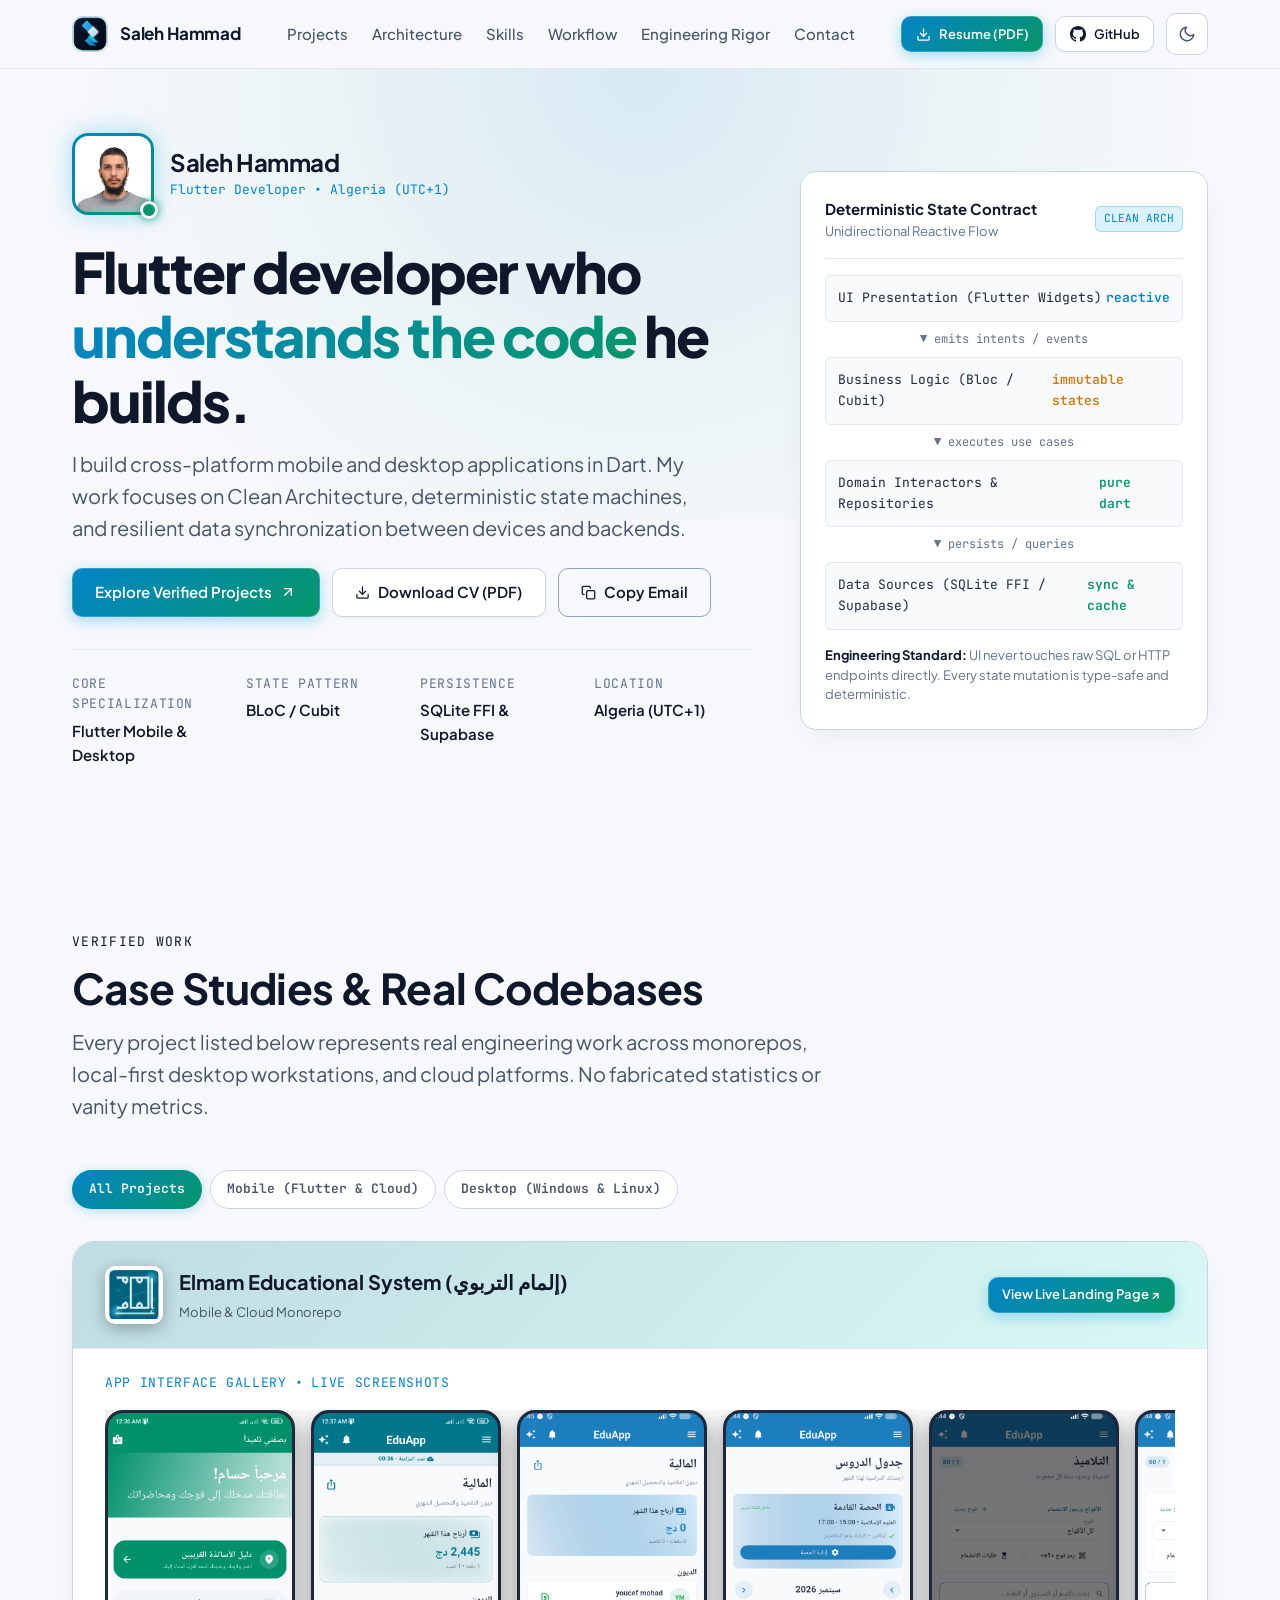
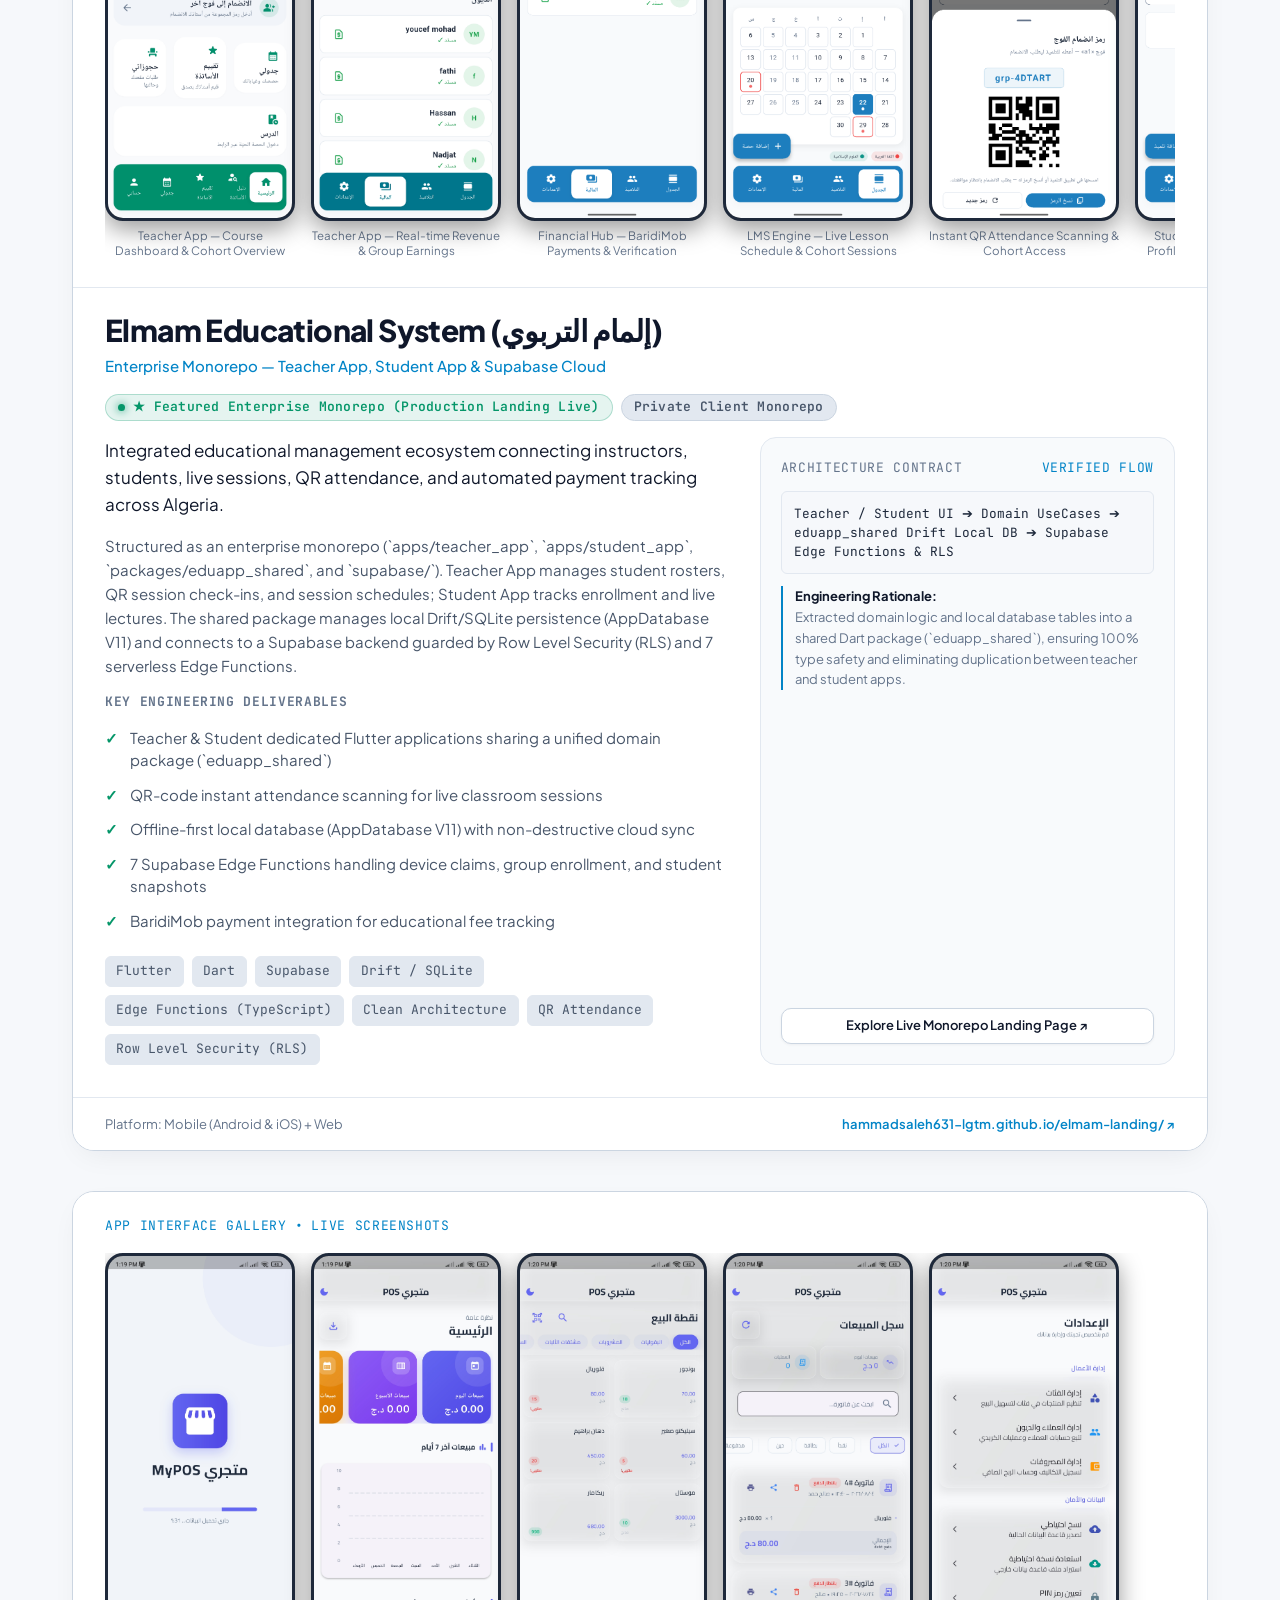
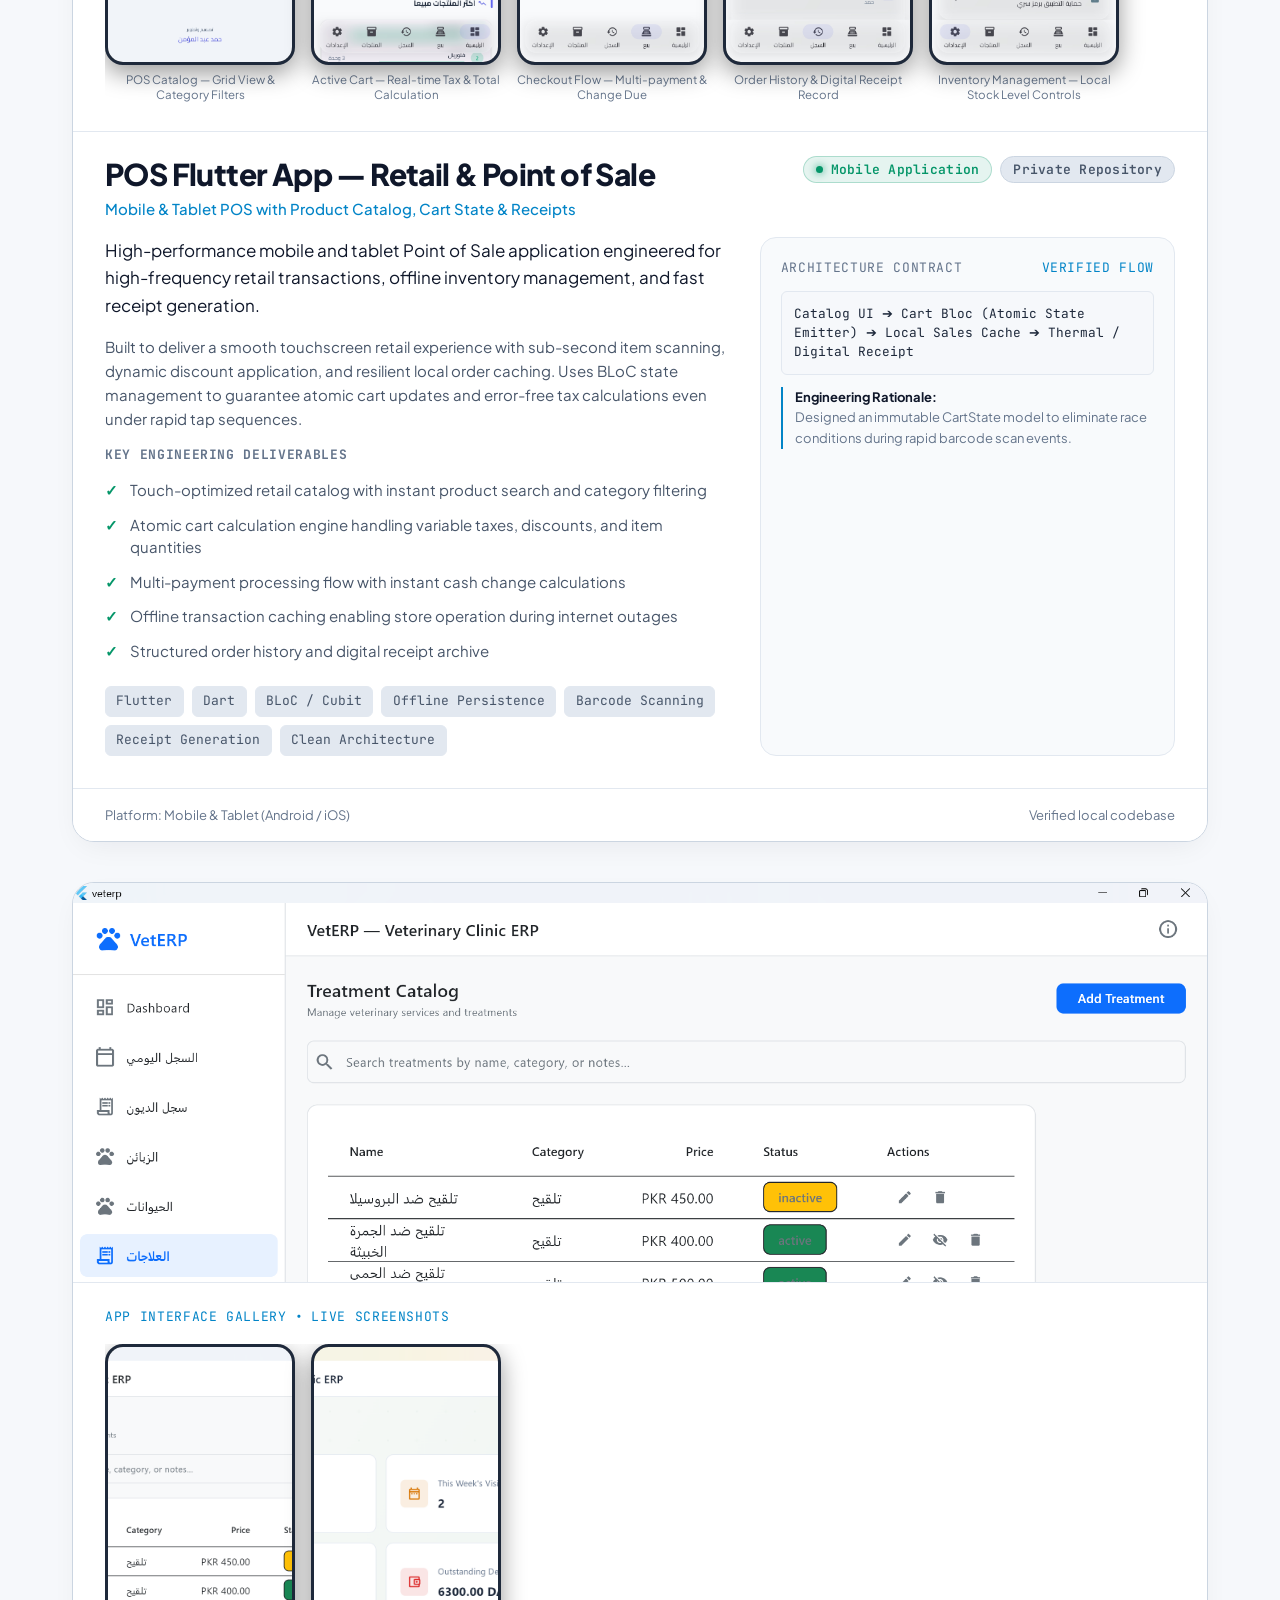
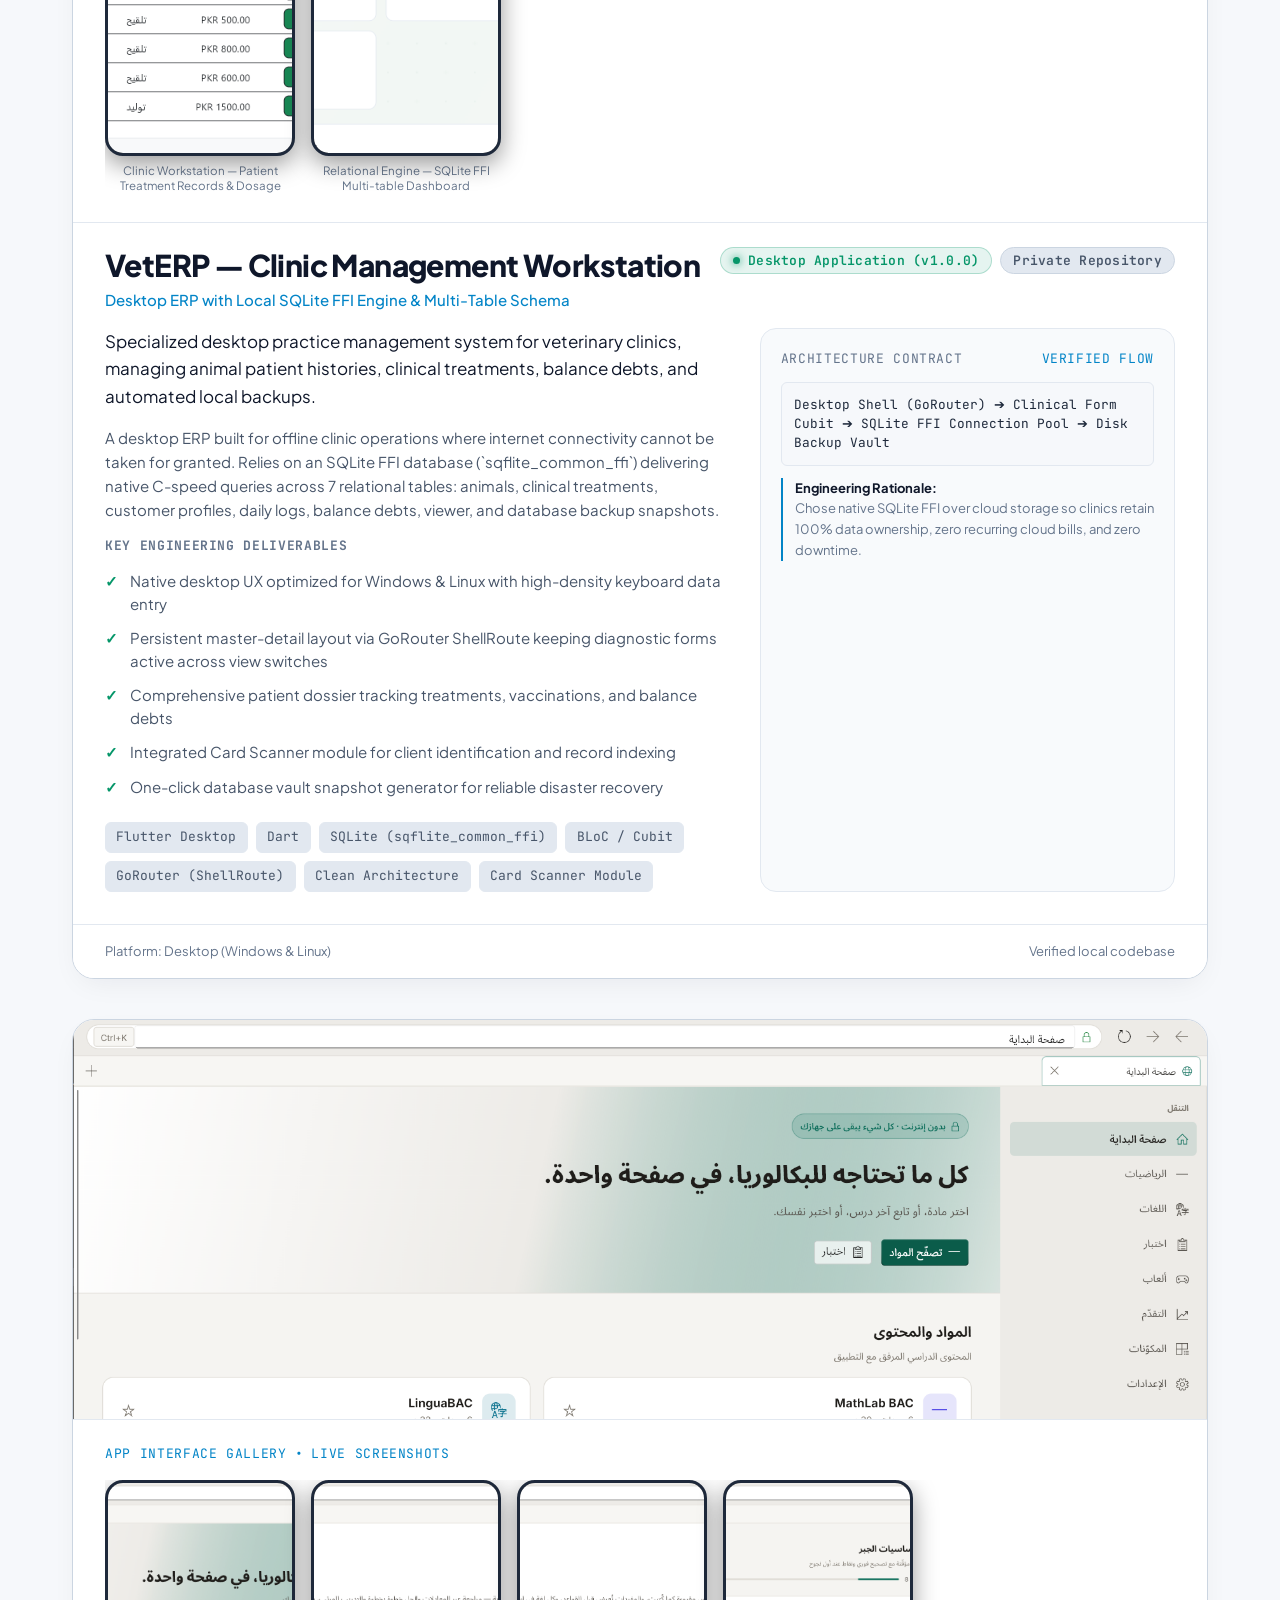
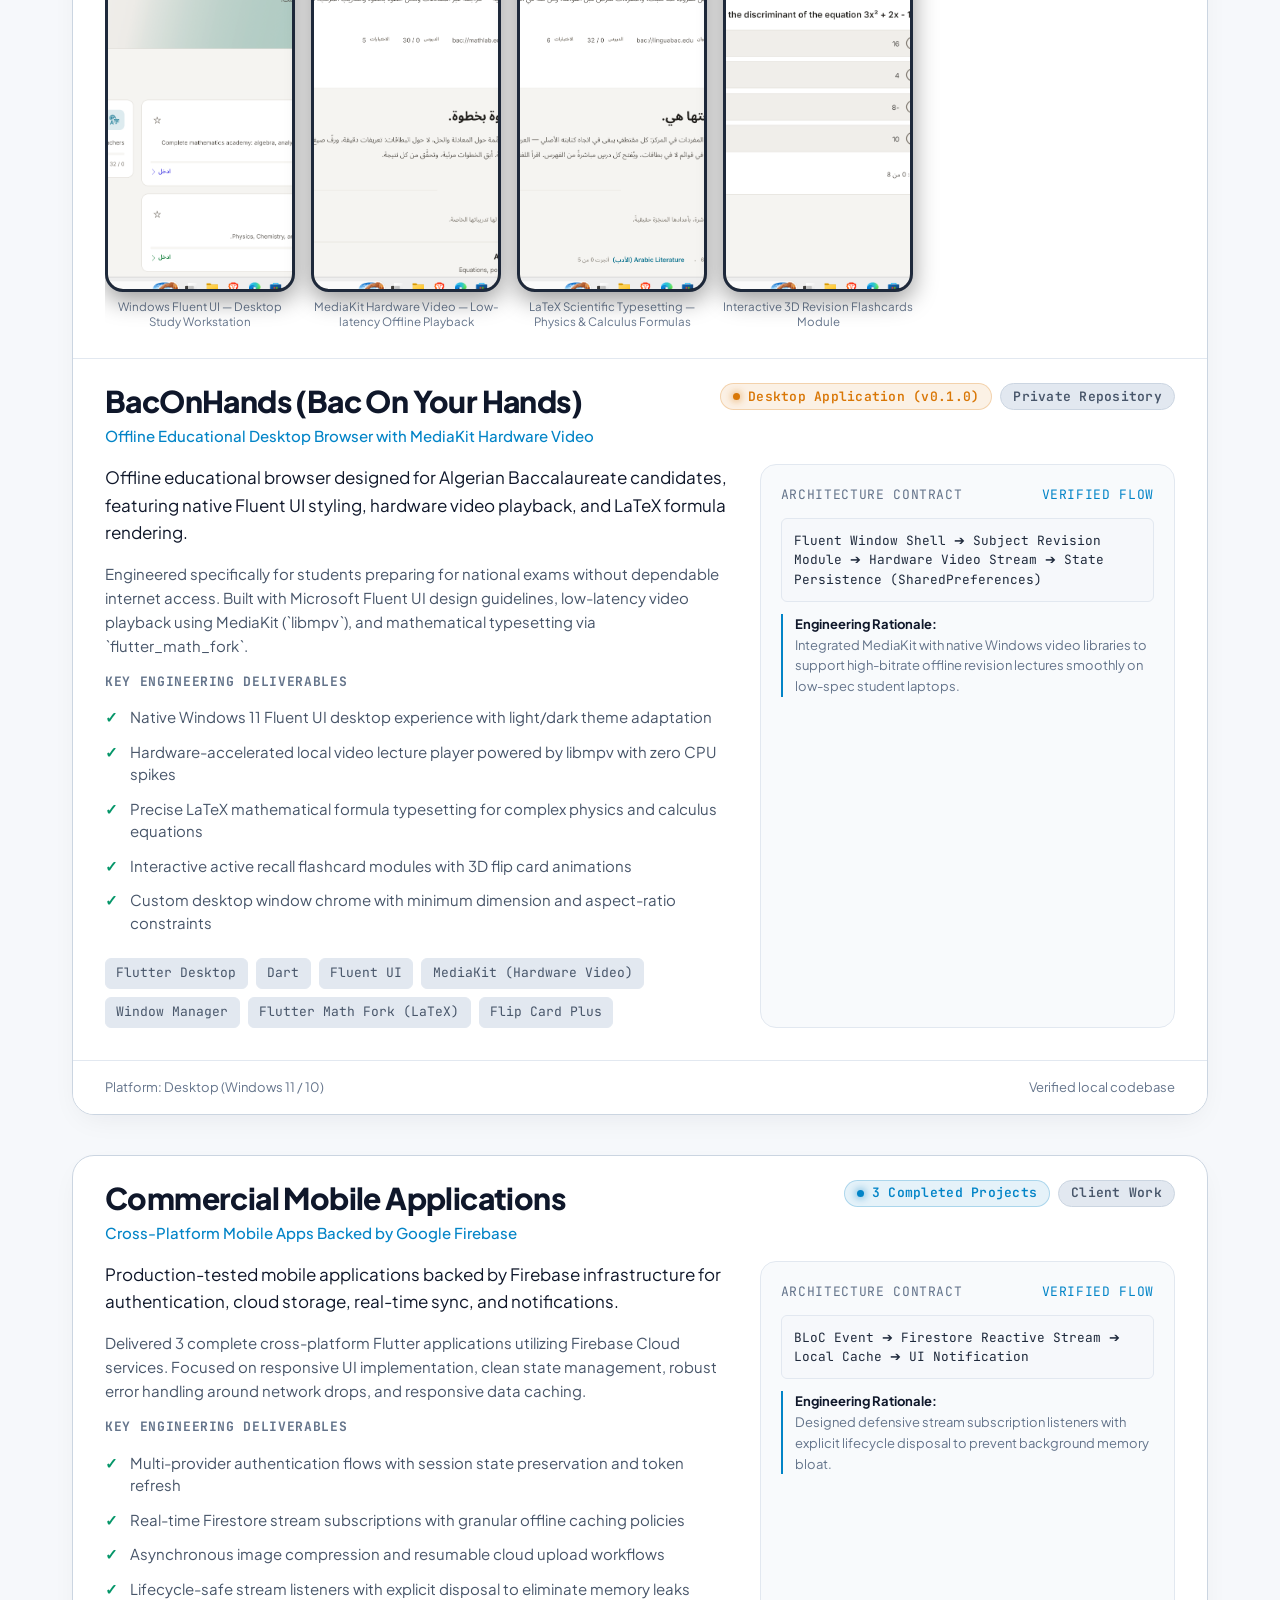
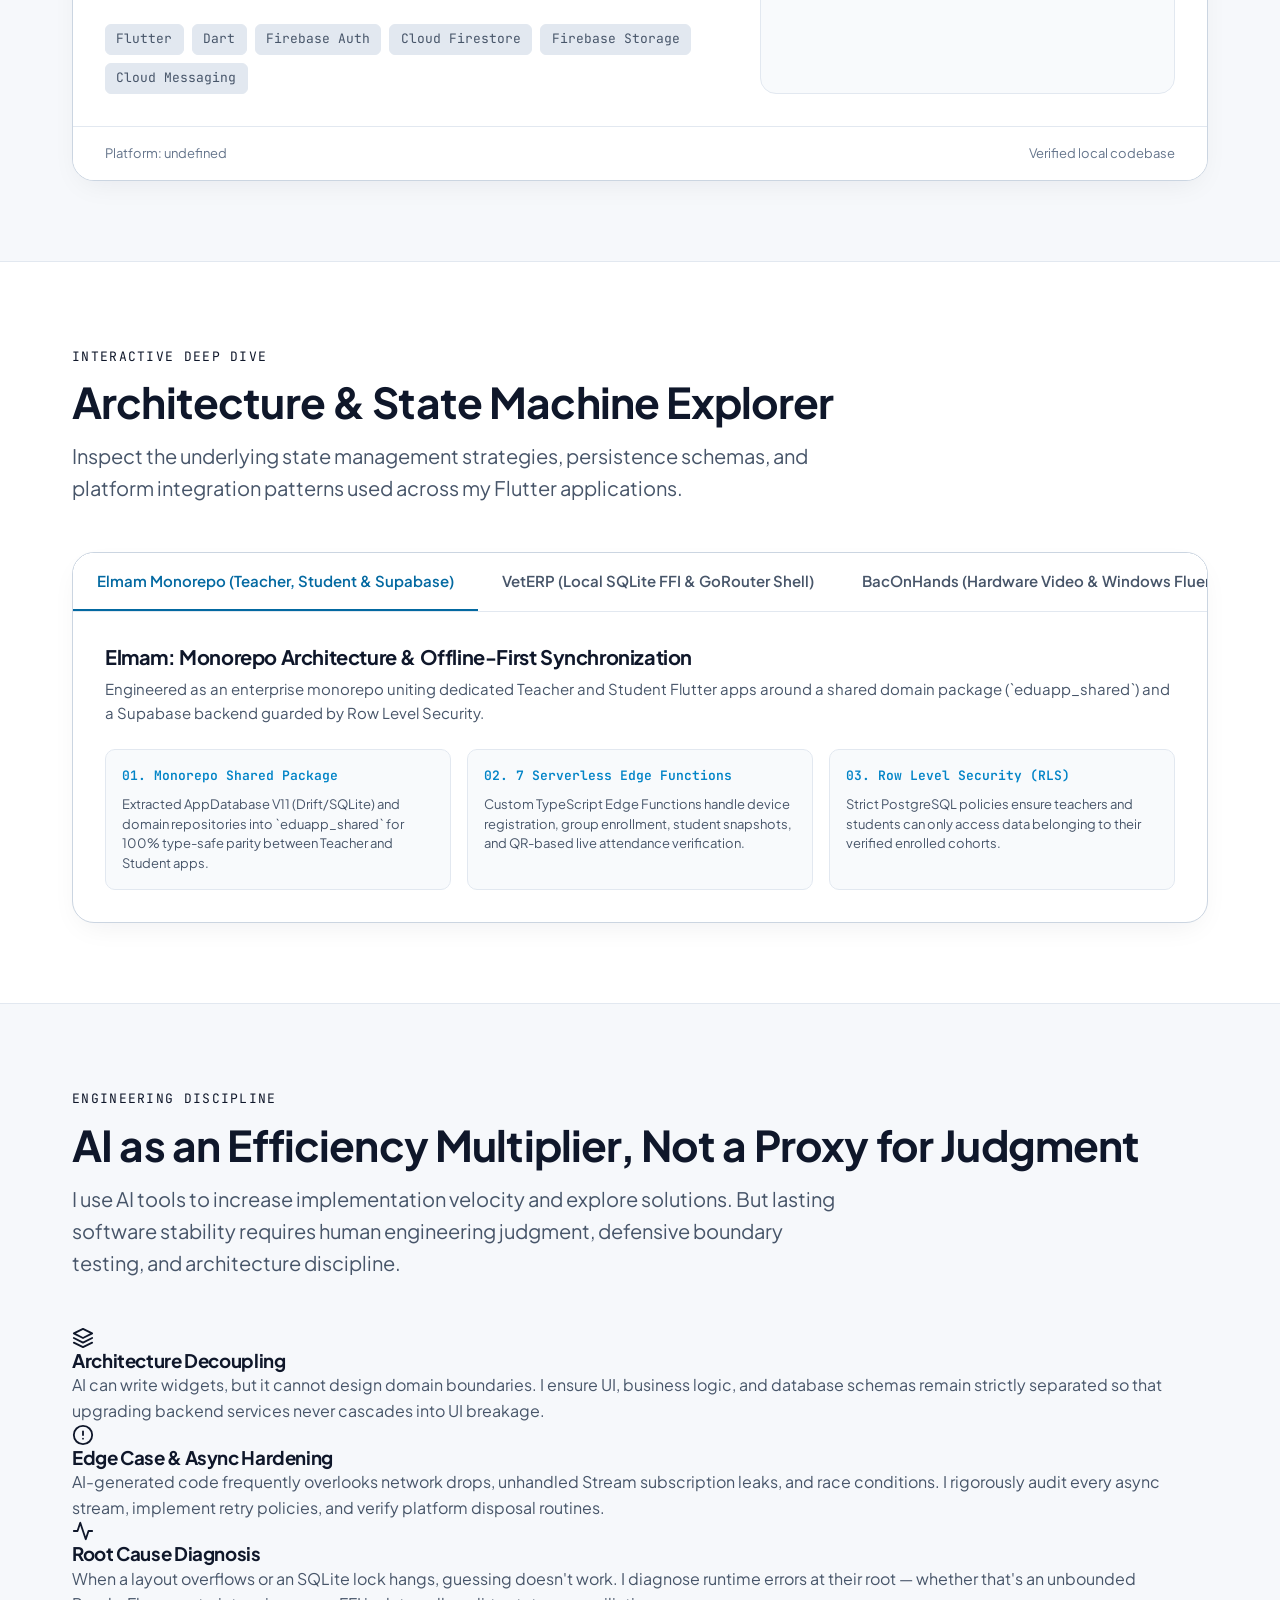
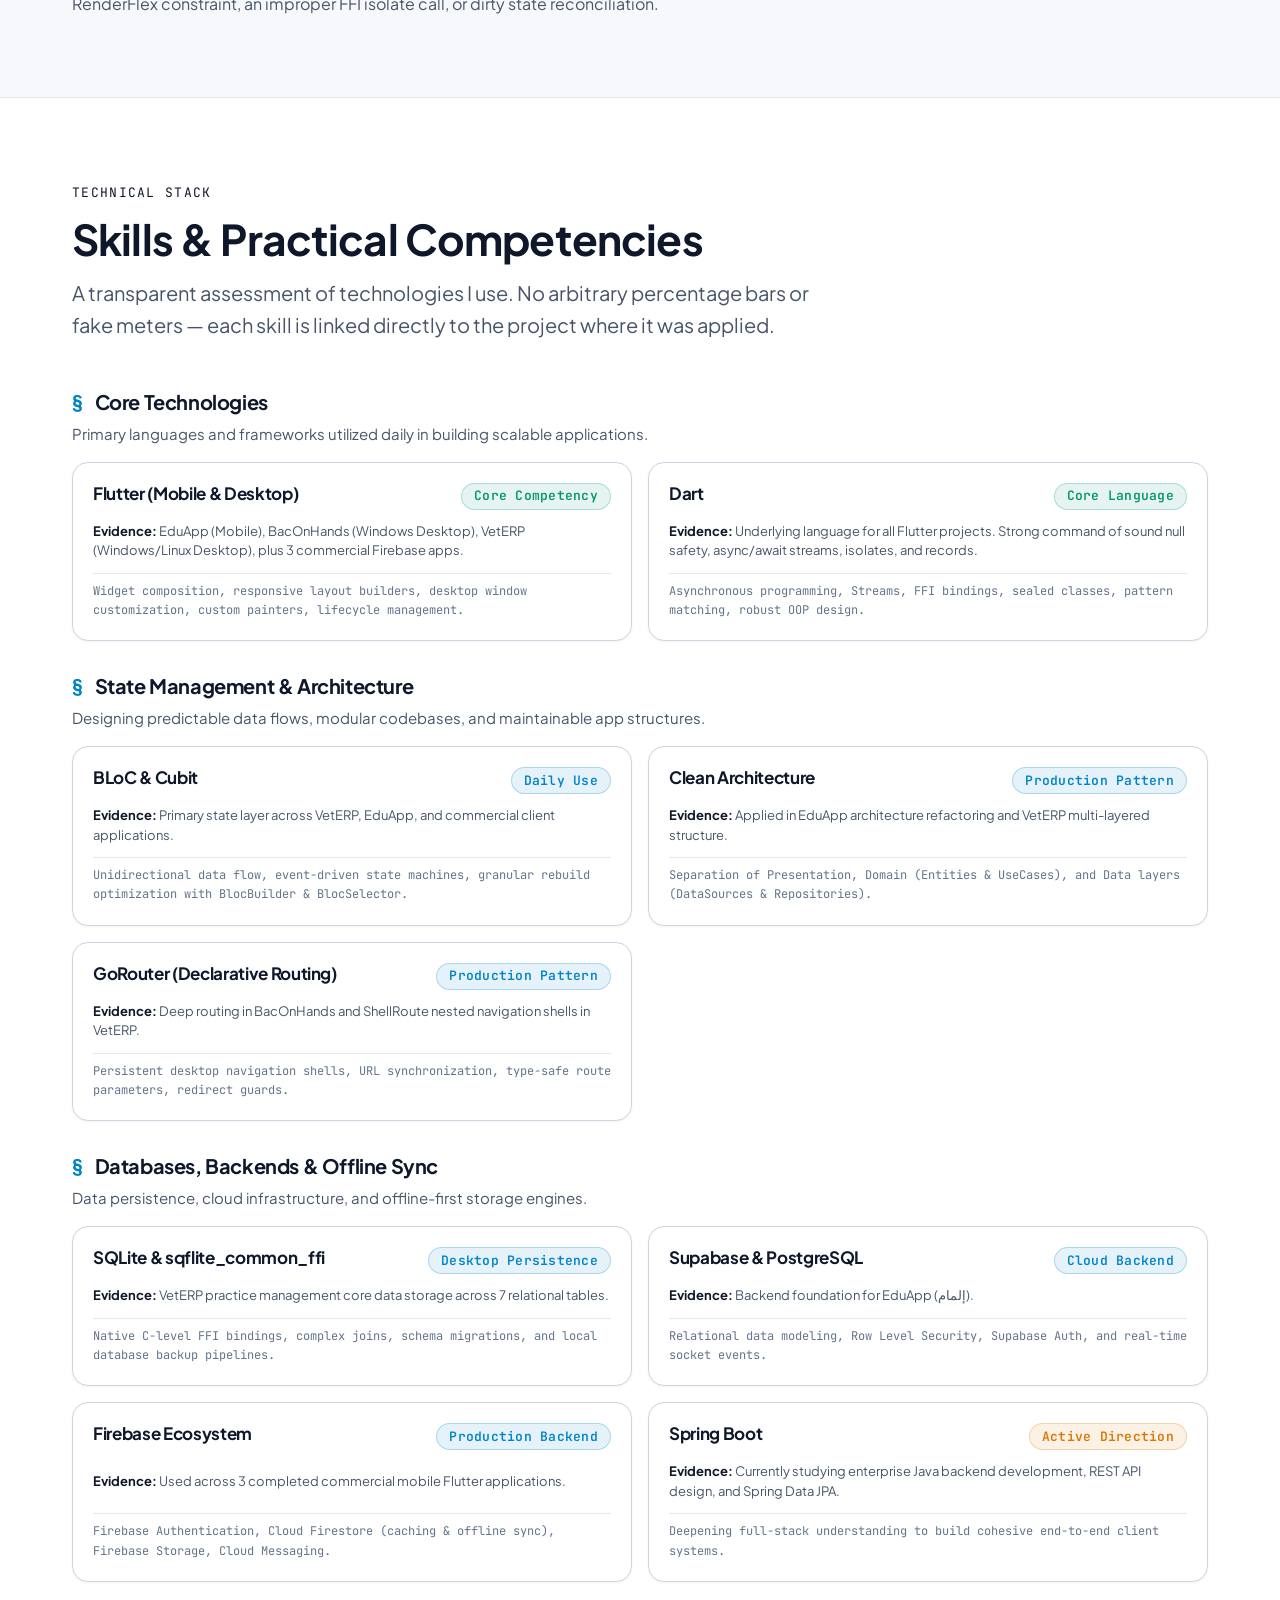
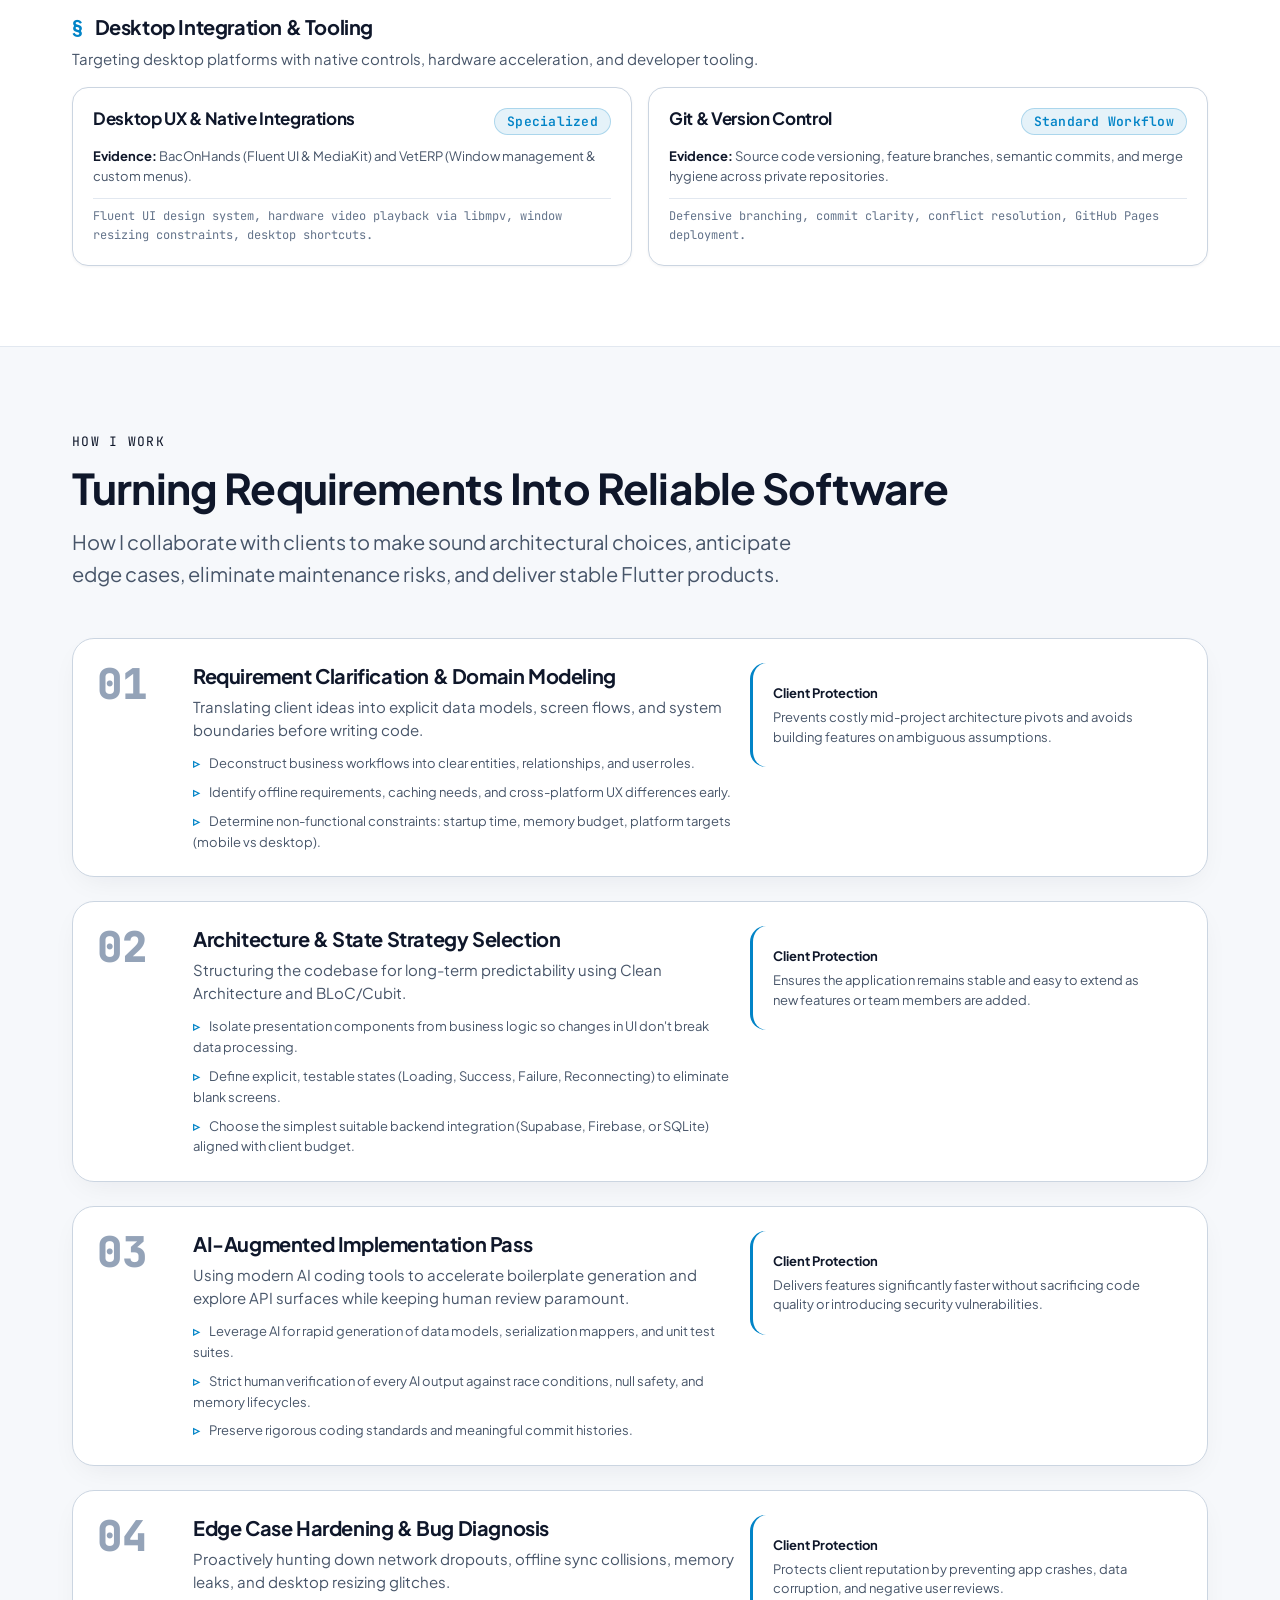
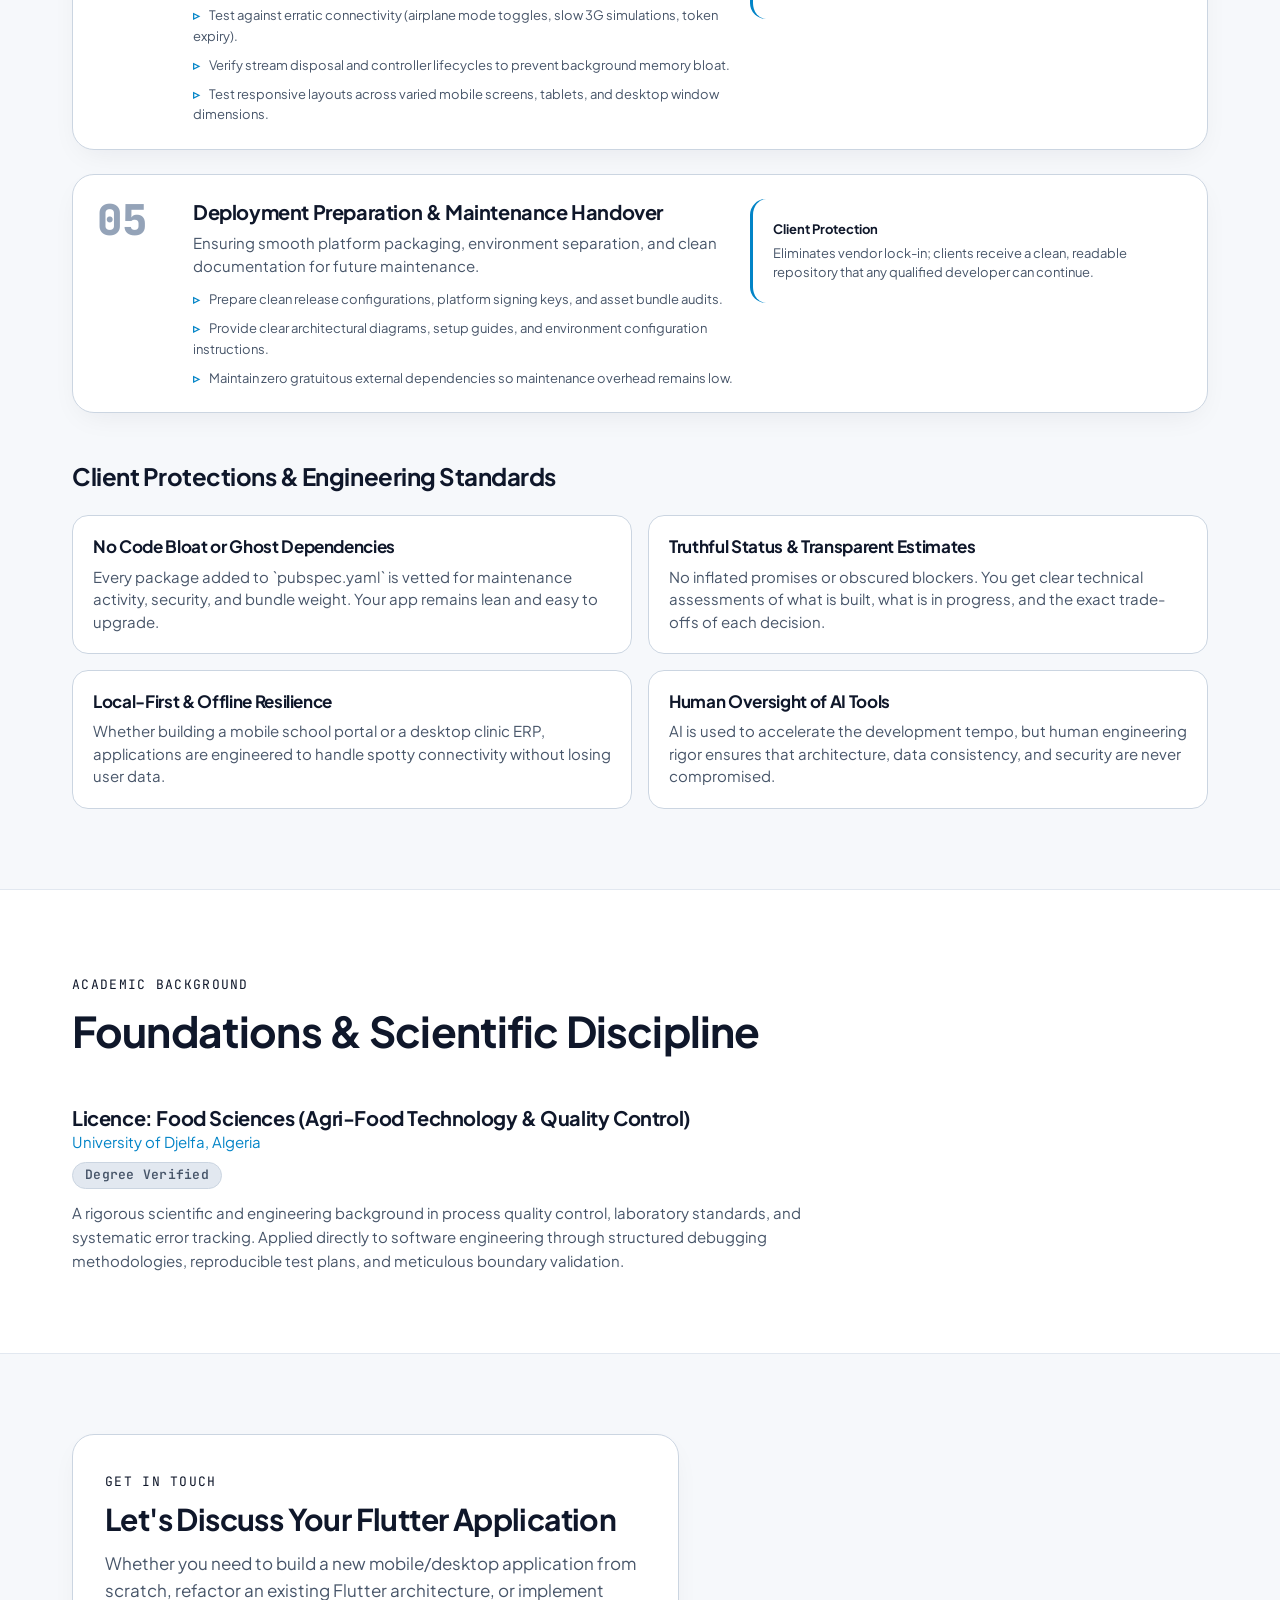
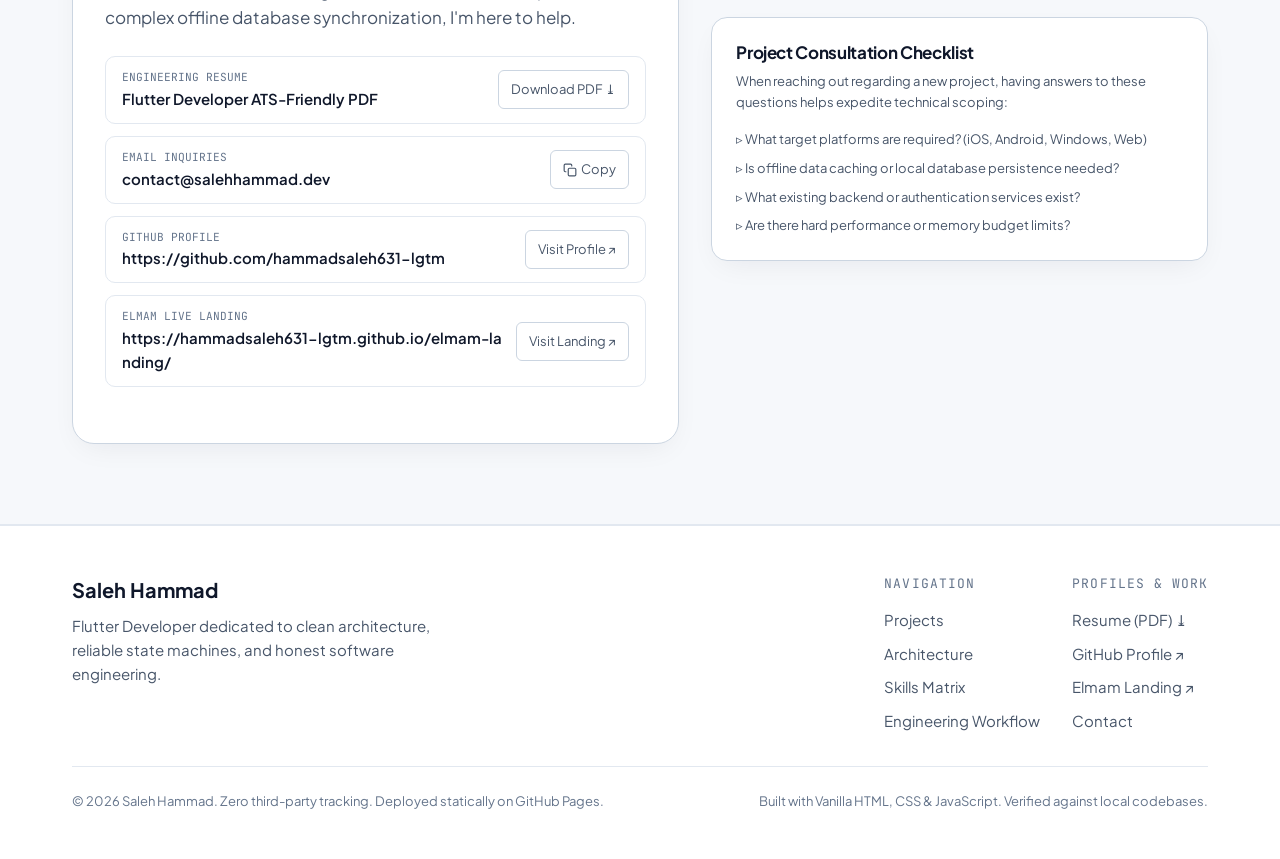
==== commit 2e01a414: "feat: integrate Elmam flagship screenshots, add ATS Flutter resume, and enhance recruiter conversion" ====
--- a/index.html
+++ b/index.html
@@ -107,6 +107,11 @@
         </nav>
 
         <div class="nav-actions">
+          <a href="./public/assets/docs/Saleh_Hammad_Flutter_Developer_Resume.pdf" download="Saleh_Hammad_Flutter_Developer_Resume.pdf" class="btn btn-primary btn-sm" aria-label="Download Flutter Developer Resume PDF">
+            <svg width="15" height="15" viewBox="0 0 24 24" fill="none" stroke="currentColor" stroke-width="2" stroke-linecap="round" stroke-linejoin="round" aria-hidden="true"><path d="M21 15v4a2 2 0 0 1-2 2H5a2 2 0 0 1-2-2v-4"></path><polyline points="7 10 12 15 17 10"></polyline><line x1="12" y1="15" x2="12" y2="3"></line></svg>
+            <span>Resume (PDF)</span>
+          </a>
+
           <a href="https://github.com/hammadsaleh631-lgtm" target="_blank" rel="noopener noreferrer" class="btn btn-secondary btn-sm" aria-label="GitHub Profile">
             <svg width="16" height="16" viewBox="0 0 24 24" fill="currentColor" aria-hidden="true">
               <path d="M12 0C5.37 0 0 5.37 0 12c0 5.31 3.435 9.795 8.205 11.385.6.105.825-.255.825-.57 0-.285-.015-1.23-.015-2.235-3.015.555-3.795-.735-4.035-1.41-.135-.345-.72-1.41-1.23-1.695-.42-.225-1.02-.78-.015-.795.945-.015 1.62.87 1.845 1.23 1.08 1.815 2.805 1.305 3.495.99.105-.78.42-1.305.765-1.605-2.67-.3-5.46-1.335-5.46-5.925 0-1.305.465-2.385 1.23-3.225-.12-.3-.54-1.53.12-3.18 0 0 1.005-.315 3.3 1.23.96-.27 1.98-.405 3-.405s2.04.135 3 .405c2.295-1.56 3.3-1.23 3.3-1.23.66 1.65.24 2.88.12 3.18.765.84 1.23 1.905 1.23 3.225 0 4.605-2.805 5.625-5.475 5.925.435.375.81 1.095.81 2.22 0 1.605-.015 2.895-.015 3.3 0 .315.225.69.825.57A12.02 12.02 0 0024 12c0-6.63-5.37-12-12-12z"/>
@@ -138,6 +143,7 @@
         <li><a href="#workflow">Engineering Workflow</a></li>
         <li><a href="#ai-philosophy">AI & Rigor</a></li>
         <li><a href="#contact">Contact</a></li>
+        <li><a href="./public/assets/docs/Saleh_Hammad_Flutter_Developer_Resume.pdf" download="Saleh_Hammad_Flutter_Developer_Resume.pdf">Download Resume (PDF) ⤓</a></li>
         <li><a href="https://github.com/hammadsaleh631-lgtm" target="_blank" rel="noopener noreferrer">GitHub Profile ↗</a></li>
       </ul>
     </div>
@@ -167,7 +173,11 @@
                 <span>Explore Verified Projects</span>
                 <svg width="16" height="16" viewBox="0 0 24 24" fill="none" stroke="currentColor" stroke-width="2" stroke-linecap="round" stroke-linejoin="round" aria-hidden="true"><line x1="7" y1="17" x2="17" y2="7"></line><polyline points="7 7 17 7 17 17"></polyline></svg>
               </a>
-              <button class="btn btn-secondary" data-copy="contact@salehhammad.dev" aria-label="Copy contact email">
+              <a href="./public/assets/docs/Saleh_Hammad_Flutter_Developer_Resume.pdf" download="Saleh_Hammad_Flutter_Developer_Resume.pdf" class="btn btn-secondary" aria-label="Download Flutter Developer Resume PDF">
+                <svg width="15" height="15" viewBox="0 0 24 24" fill="none" stroke="currentColor" stroke-width="2" stroke-linecap="round" stroke-linejoin="round" aria-hidden="true"><path d="M21 15v4a2 2 0 0 1-2 2H5a2 2 0 0 1-2-2v-4"></path><polyline points="7 10 12 15 17 10"></polyline><line x1="12" y1="15" x2="12" y2="3"></line></svg>
+                <span>Download CV (PDF)</span>
+              </a>
+              <button class="btn btn-outline" data-copy="contact@salehhammad.dev" aria-label="Copy contact email">
                 <svg width="15" height="15" viewBox="0 0 24 24" fill="none" stroke="currentColor" stroke-width="2" stroke-linecap="round" stroke-linejoin="round" aria-hidden="true"><rect x="9" y="9" width="13" height="13" rx="2" ry="2"></rect><path d="M5 15H4a2 2 0 0 1-2-2V4a2 2 0 0 1 2-2h9a2 2 0 0 1 2 2v1"></path></svg>
                 <span>Copy Email</span>
               </button>
@@ -497,6 +507,16 @@
             </p>
 
             <div class="contact-channels-list">
+              <div class="contact-channel-row">
+                <div class="channel-info">
+                  <span class="channel-label">Engineering Resume</span>
+                  <span class="channel-val">Flutter Developer ATS-Friendly PDF</span>
+                </div>
+                <a href="./public/assets/docs/Saleh_Hammad_Flutter_Developer_Resume.pdf" download="Saleh_Hammad_Flutter_Developer_Resume.pdf" class="copy-btn" aria-label="Download Flutter Developer Resume PDF">
+                  <span>Download PDF ⤓</span>
+                </a>
+              </div>
+
               <div class="contact-channel-row">
                 <div class="channel-info">
                   <span class="channel-label">Email Inquiries</span>
@@ -573,6 +593,7 @@
           <div>
             <div class="footer-col-title">Profiles & Work</div>
             <ul class="footer-list">
+              <li><a href="./public/assets/docs/Saleh_Hammad_Flutter_Developer_Resume.pdf" download="Saleh_Hammad_Flutter_Developer_Resume.pdf">Resume (PDF) ⤓</a></li>
               <li><a href="https://github.com/hammadsaleh631-lgtm" target="_blank" rel="noopener noreferrer">GitHub Profile ↗</a></li>
               <li><a href="https://hammadsaleh631-lgtm.github.io/elmam-landing/" target="_blank" rel="noopener noreferrer">Elmam Landing ↗</a></li>
               <li><a href="#contact">Contact</a></li>
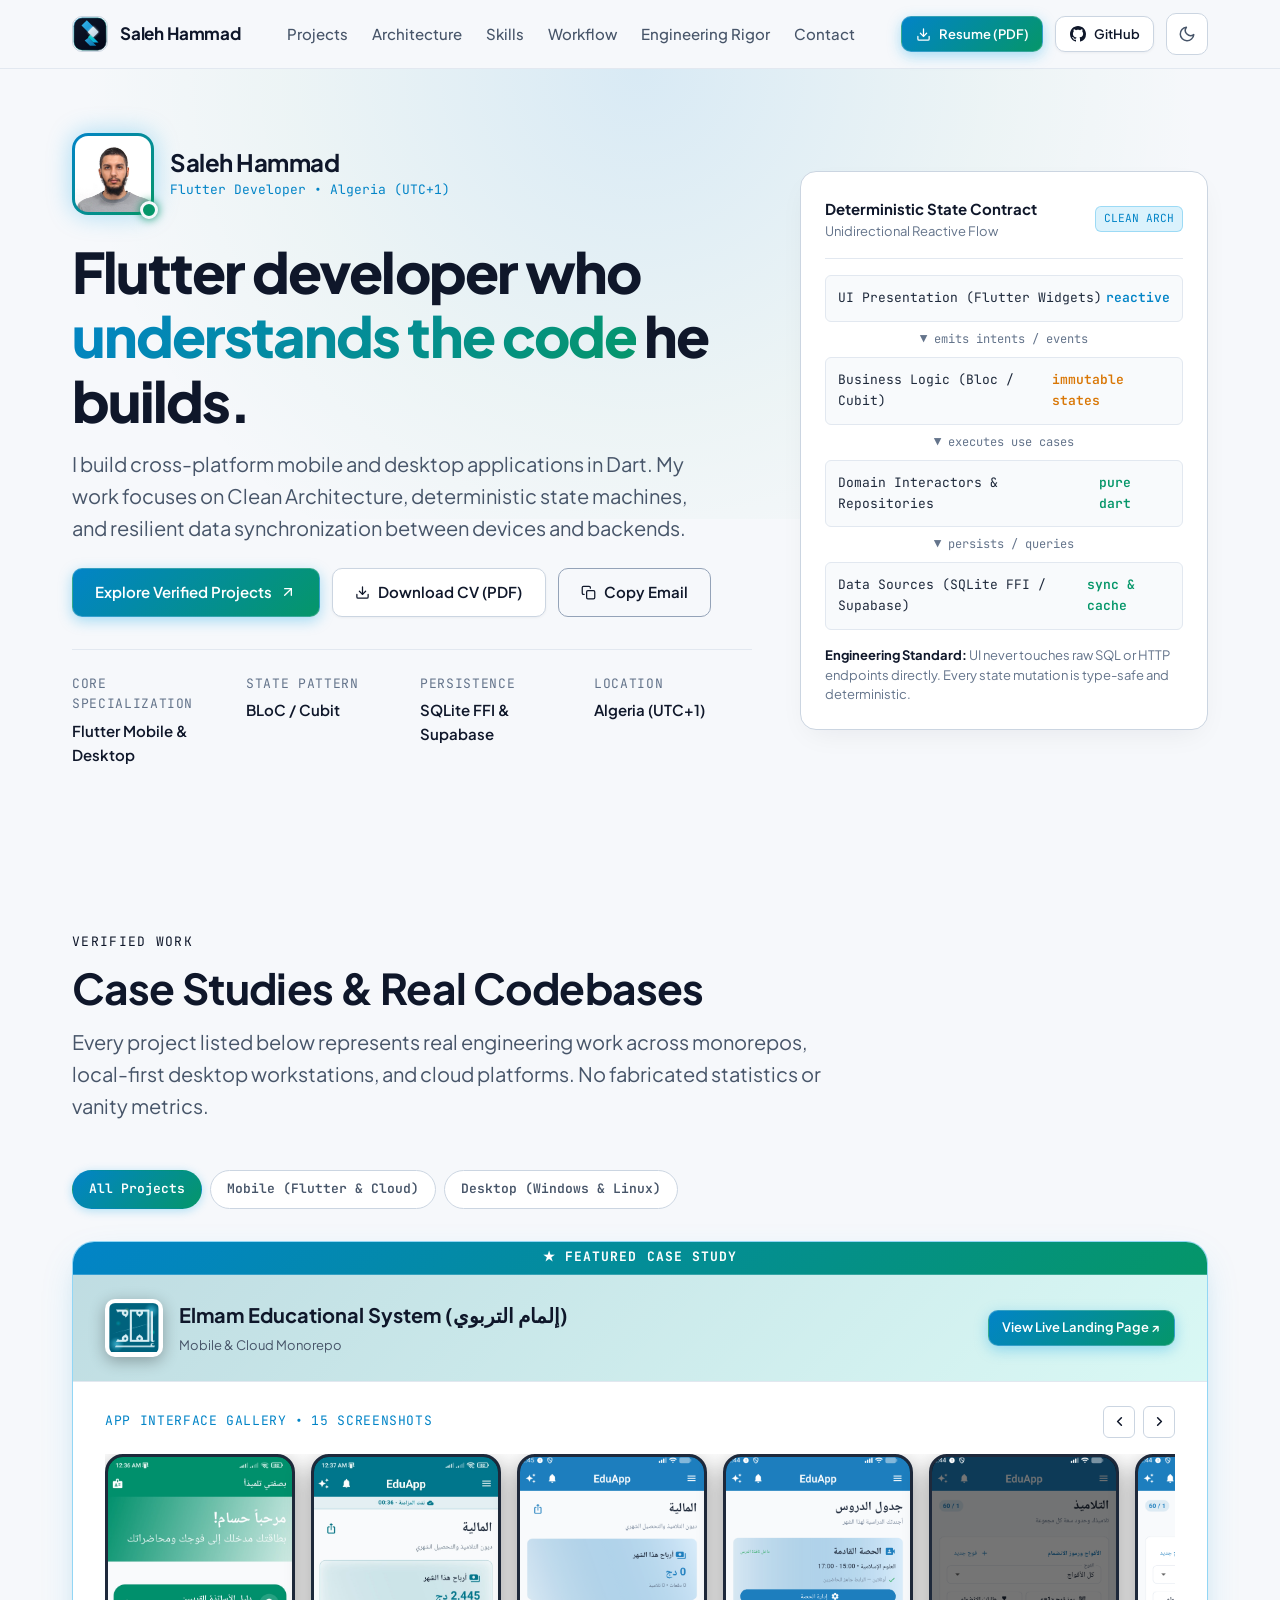
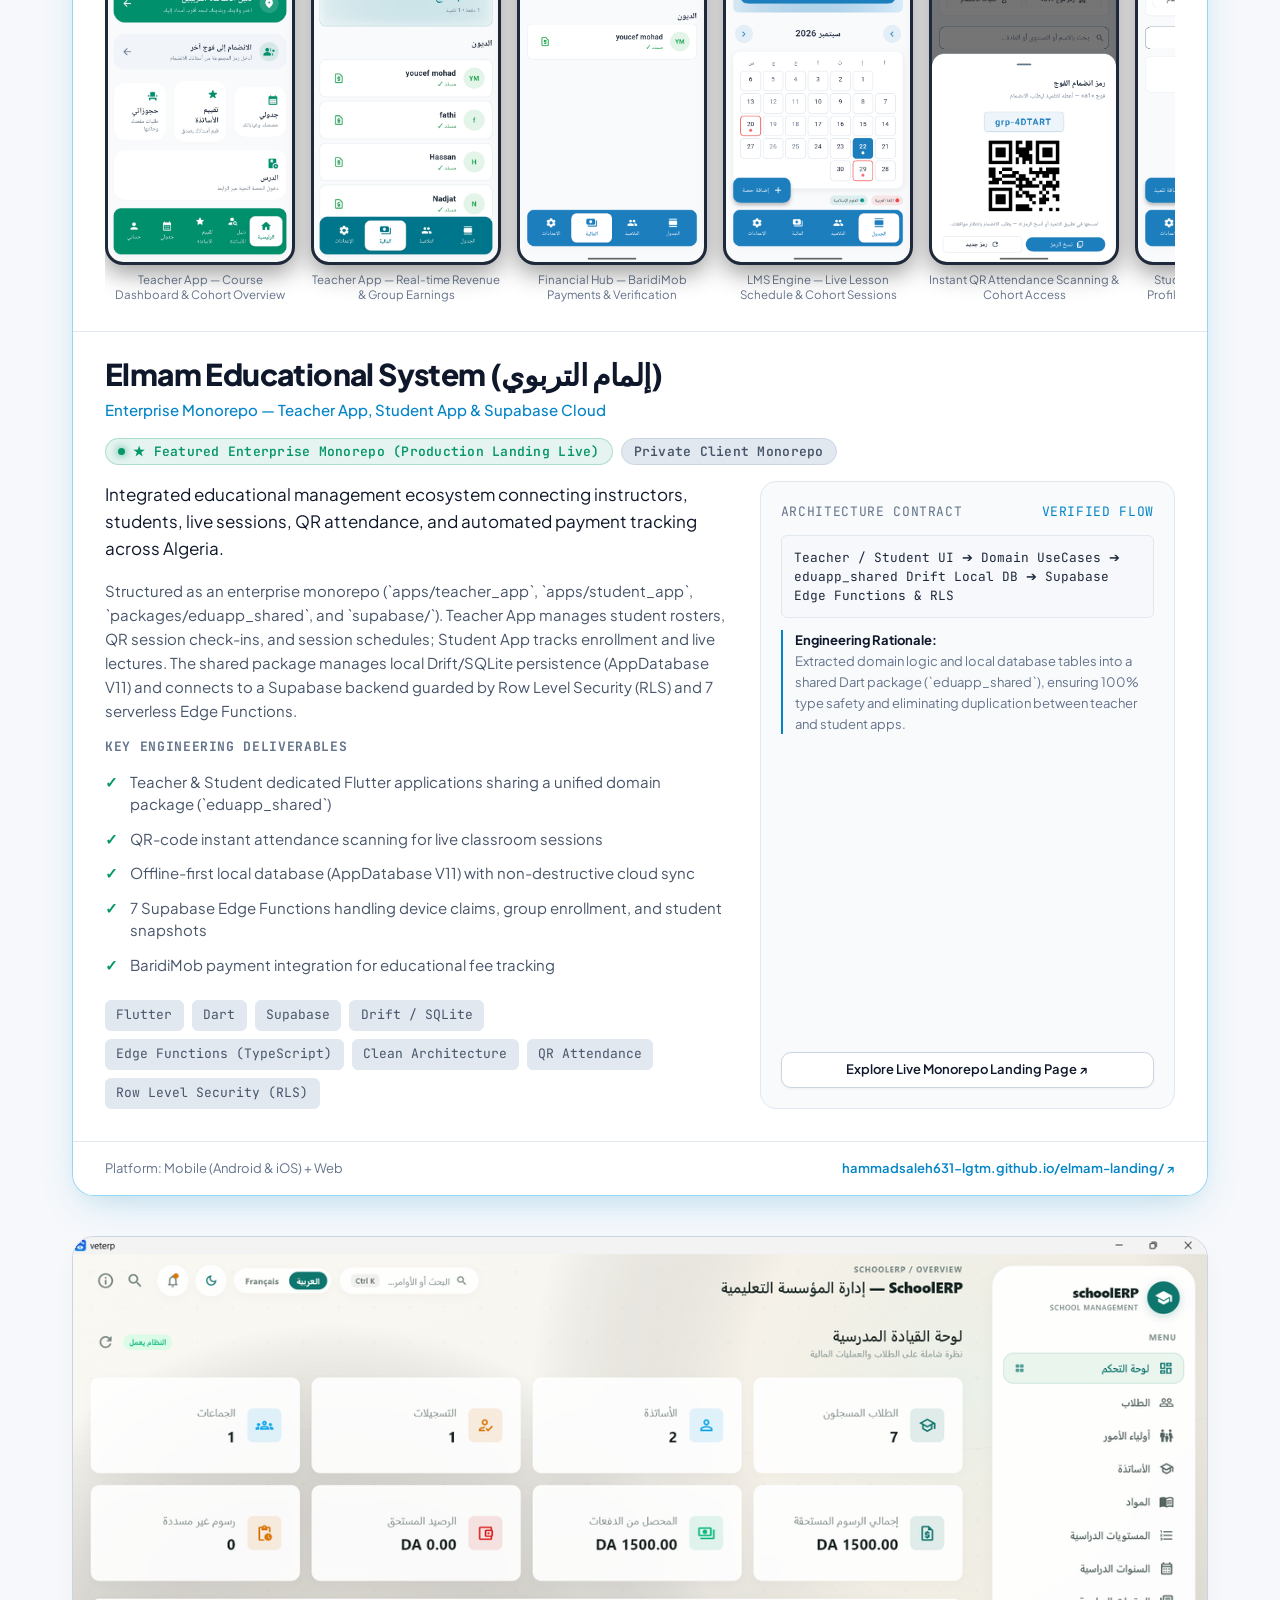
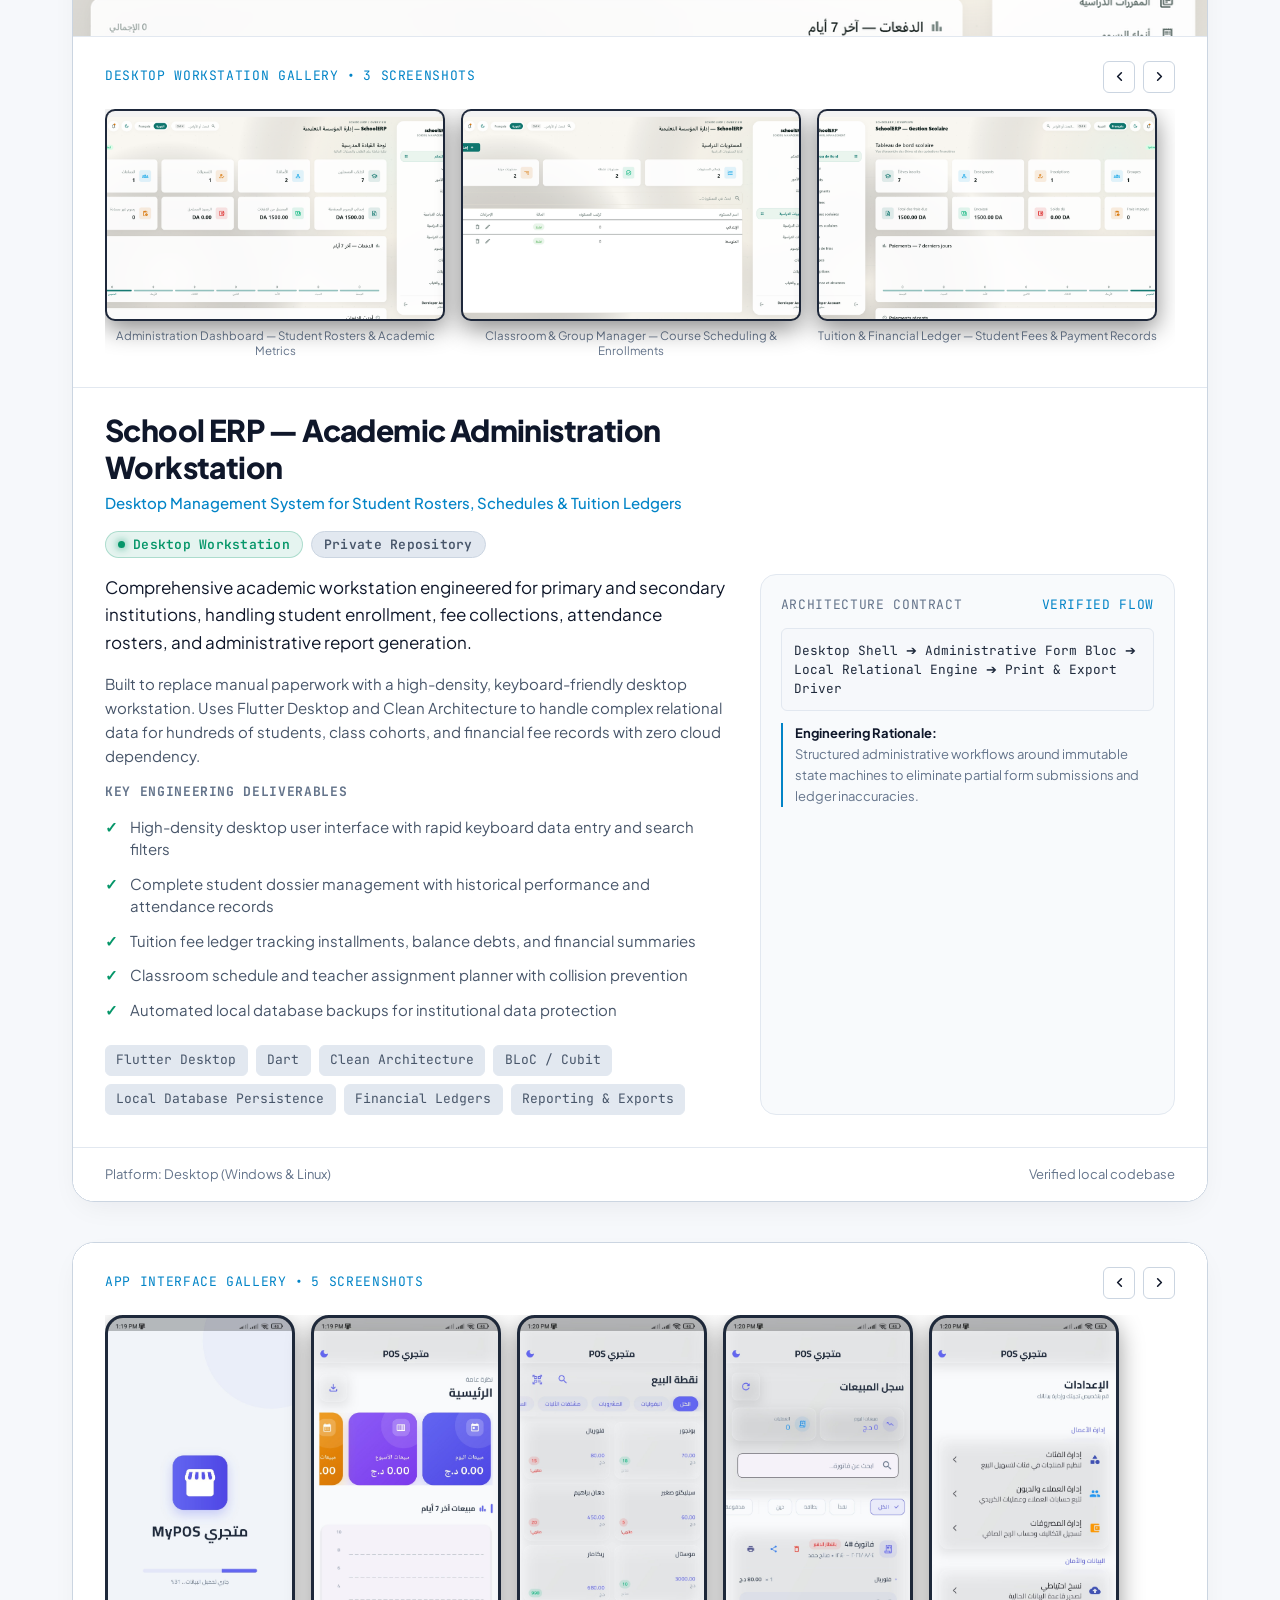
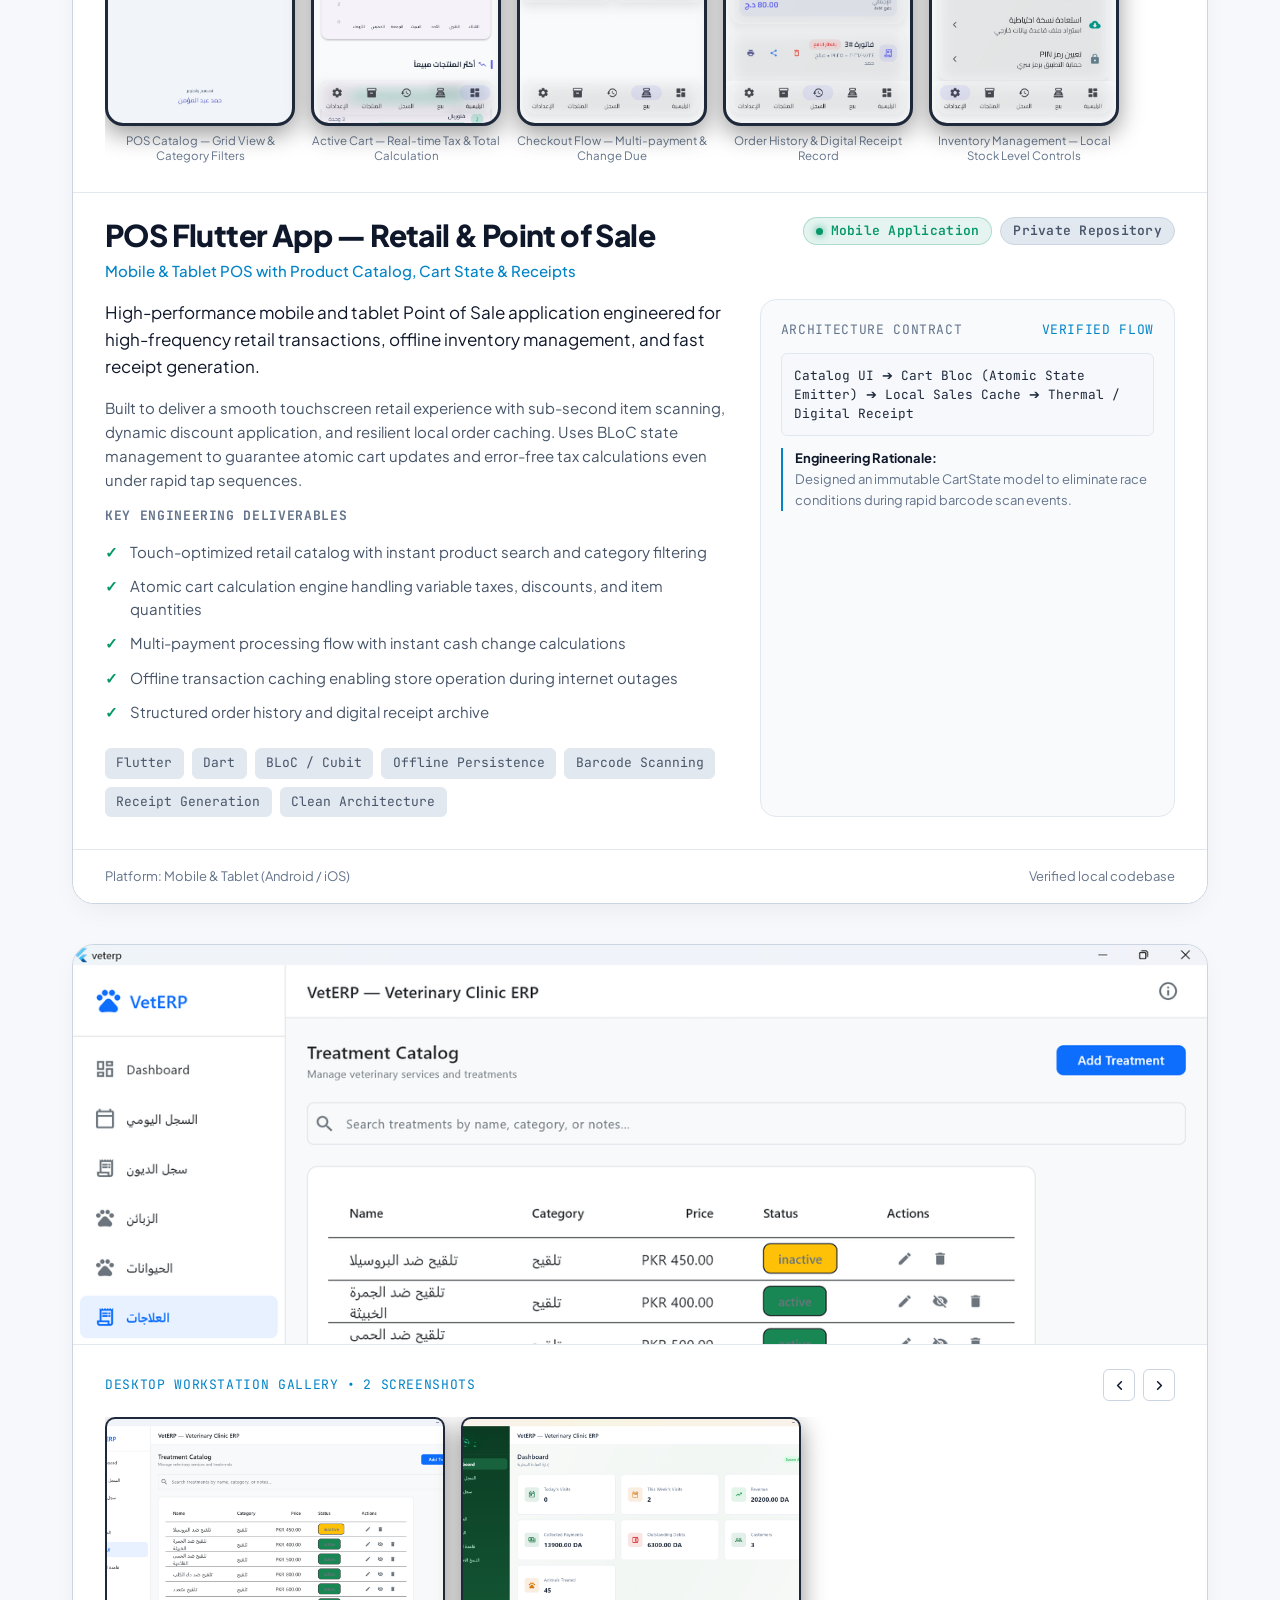
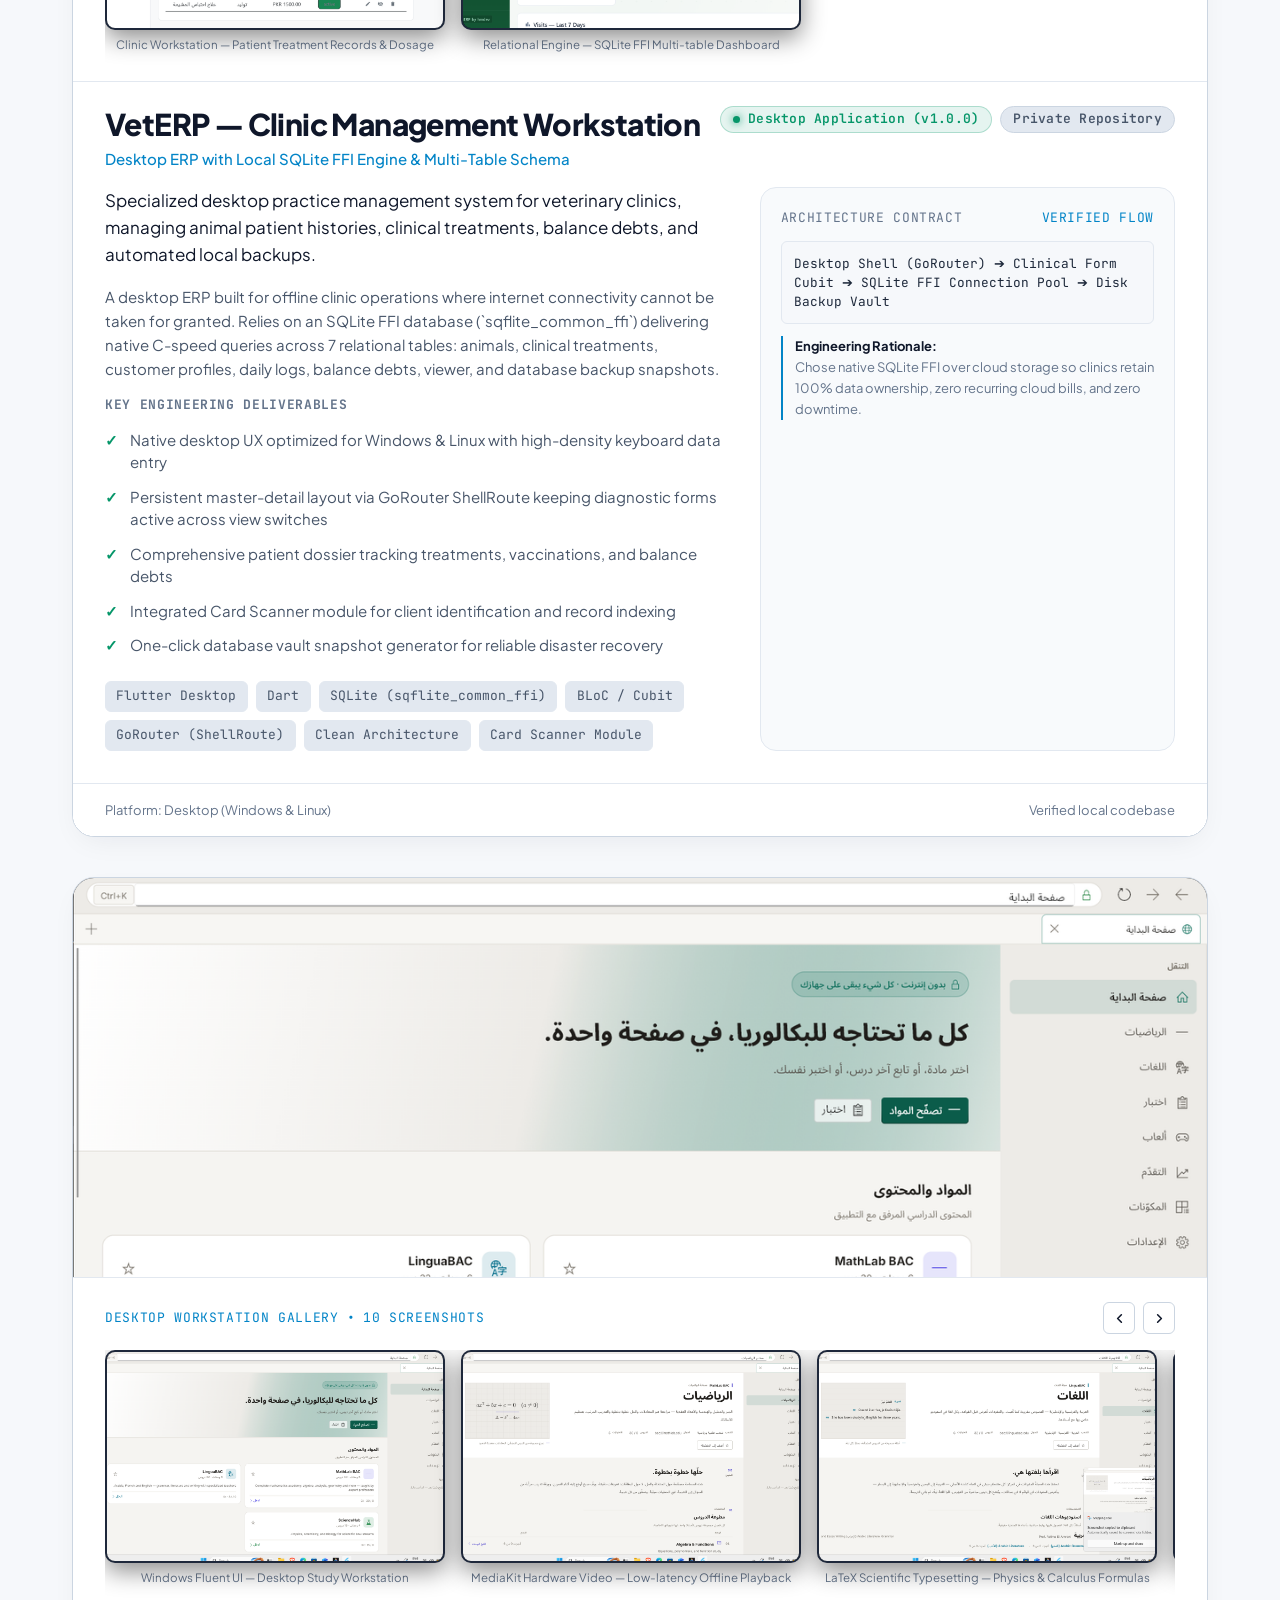
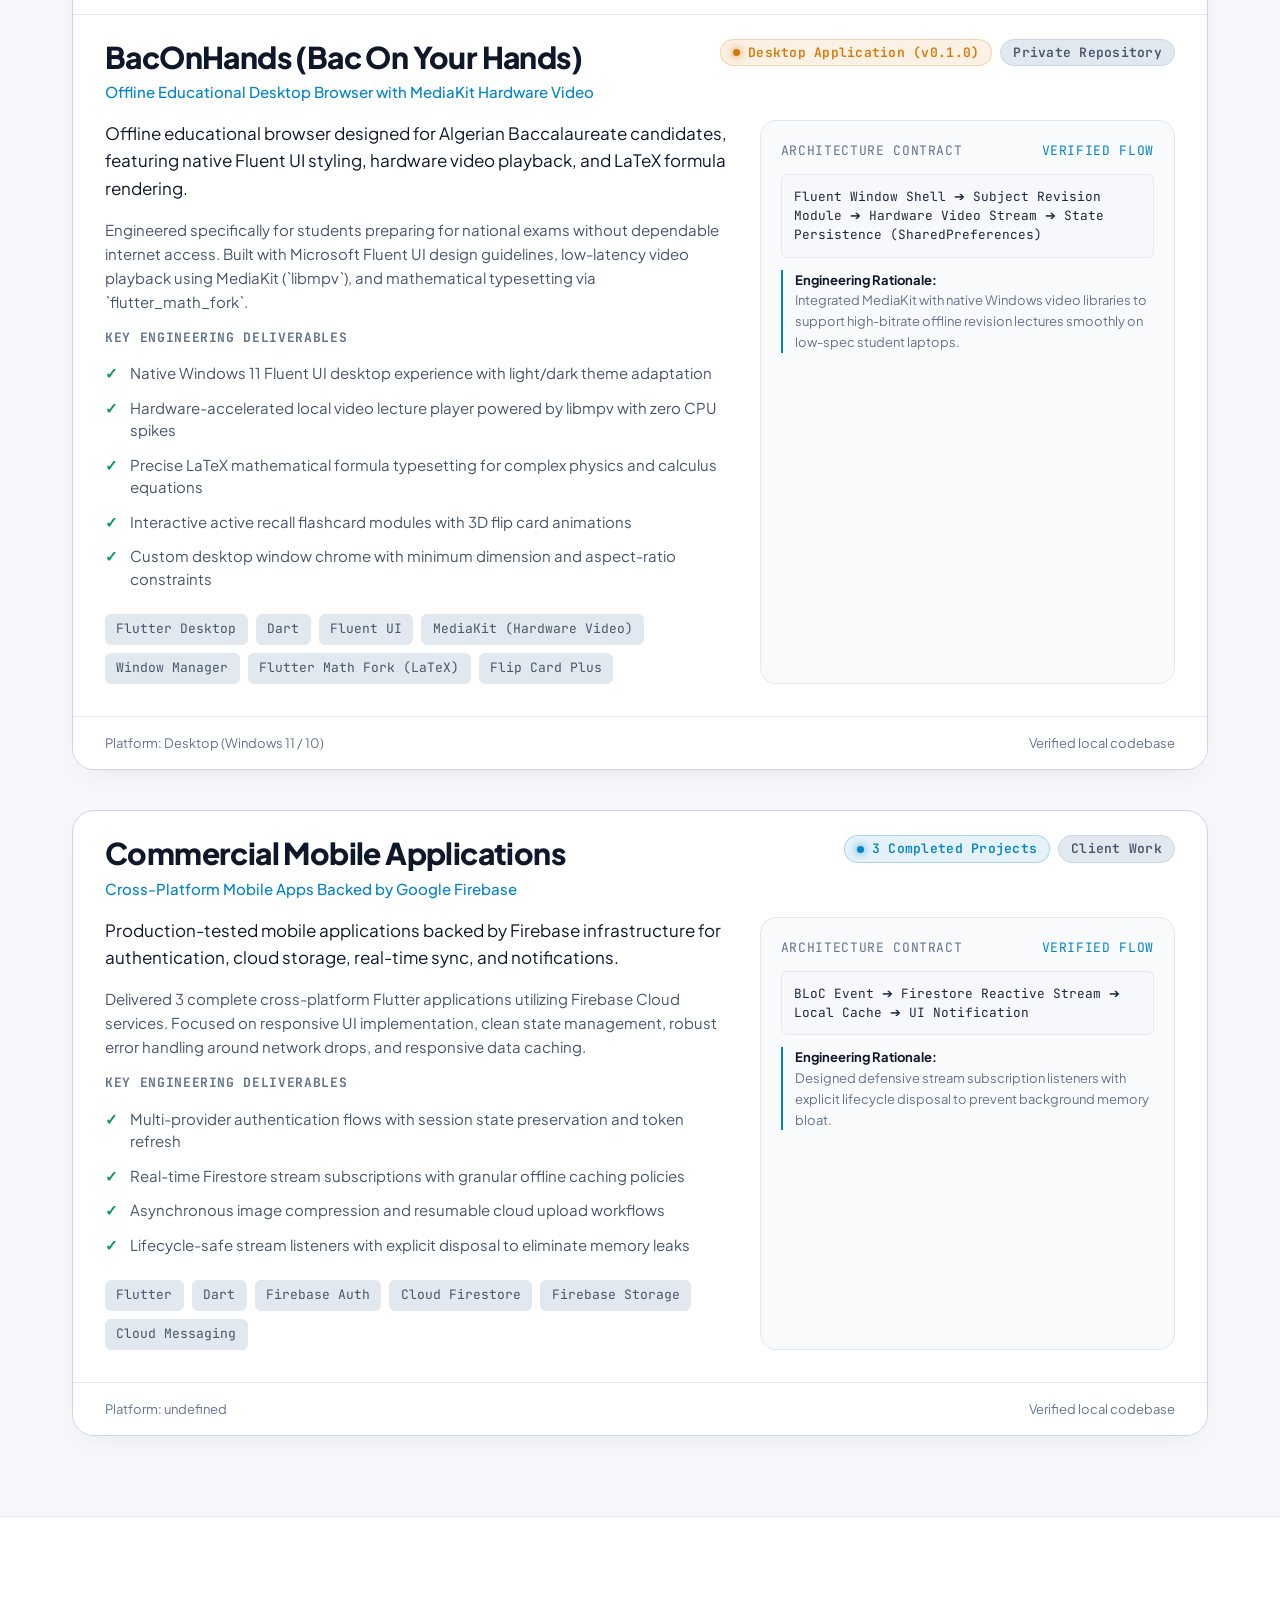
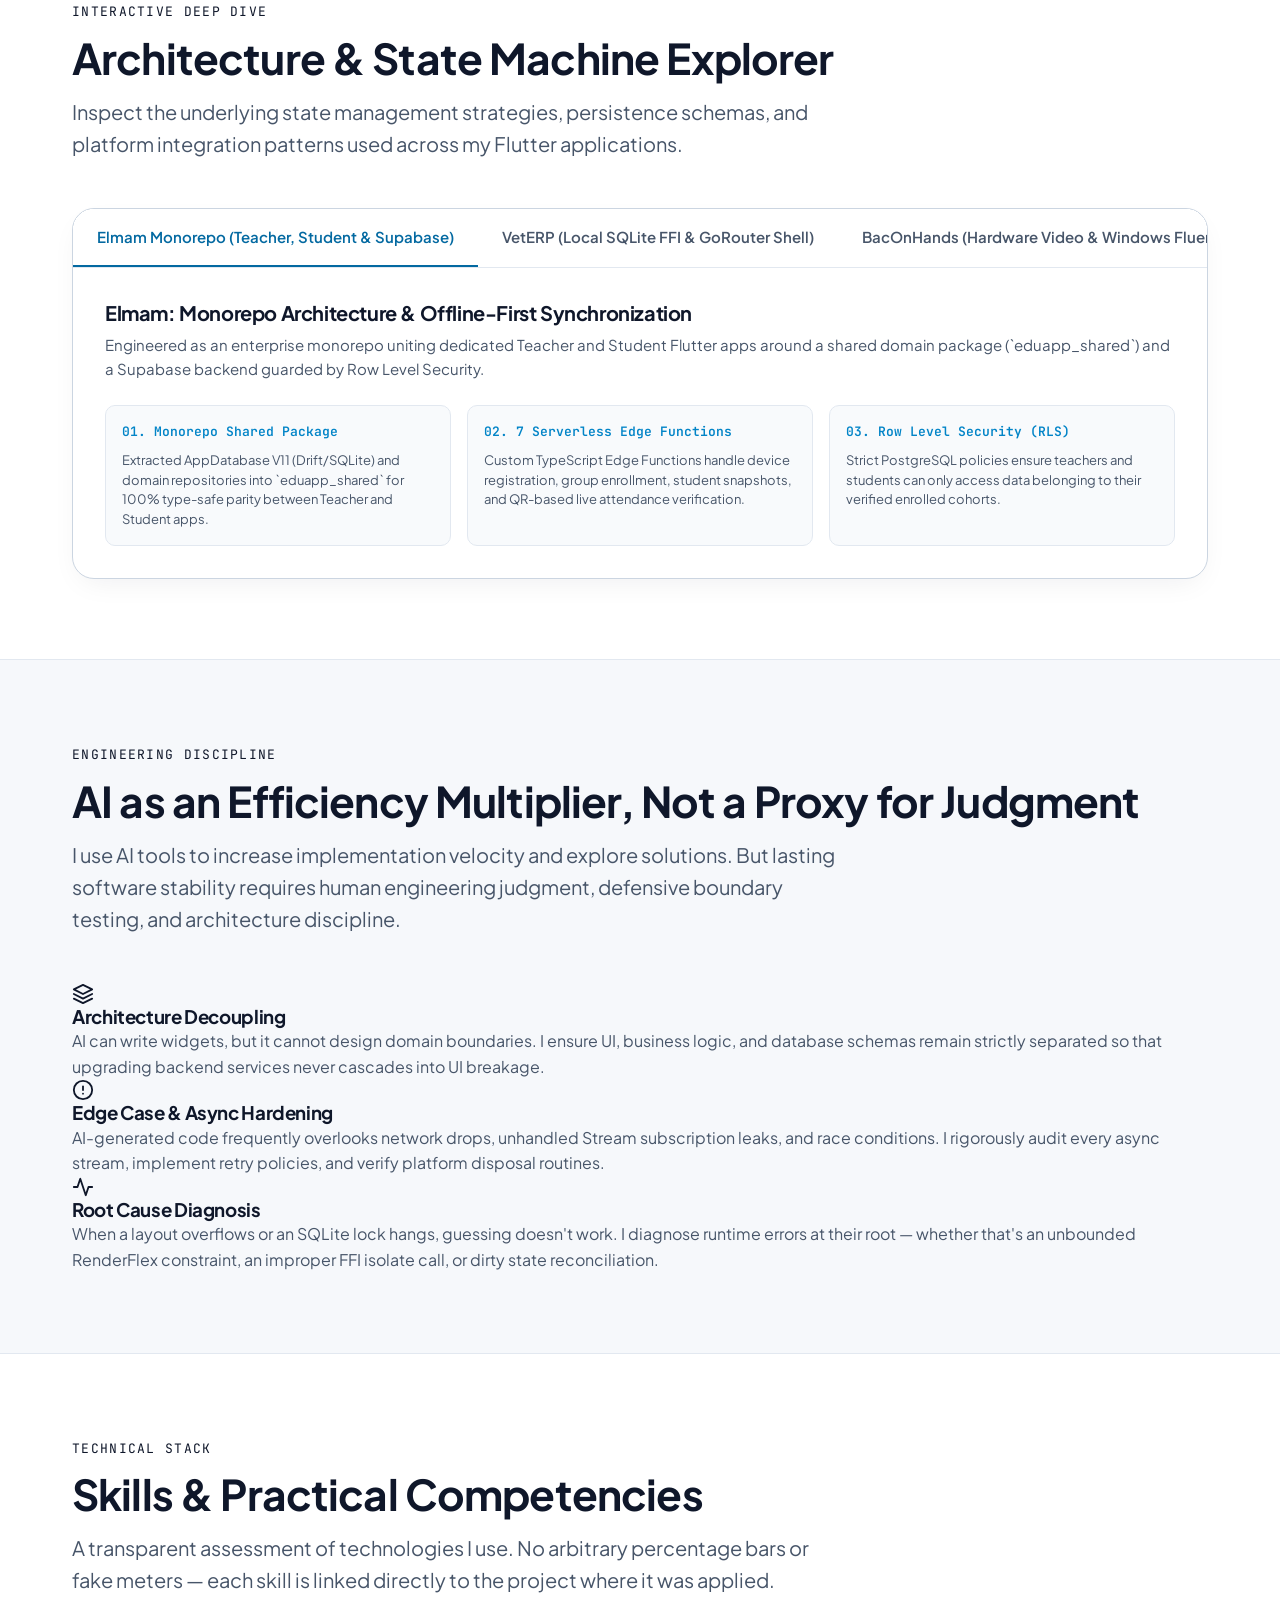
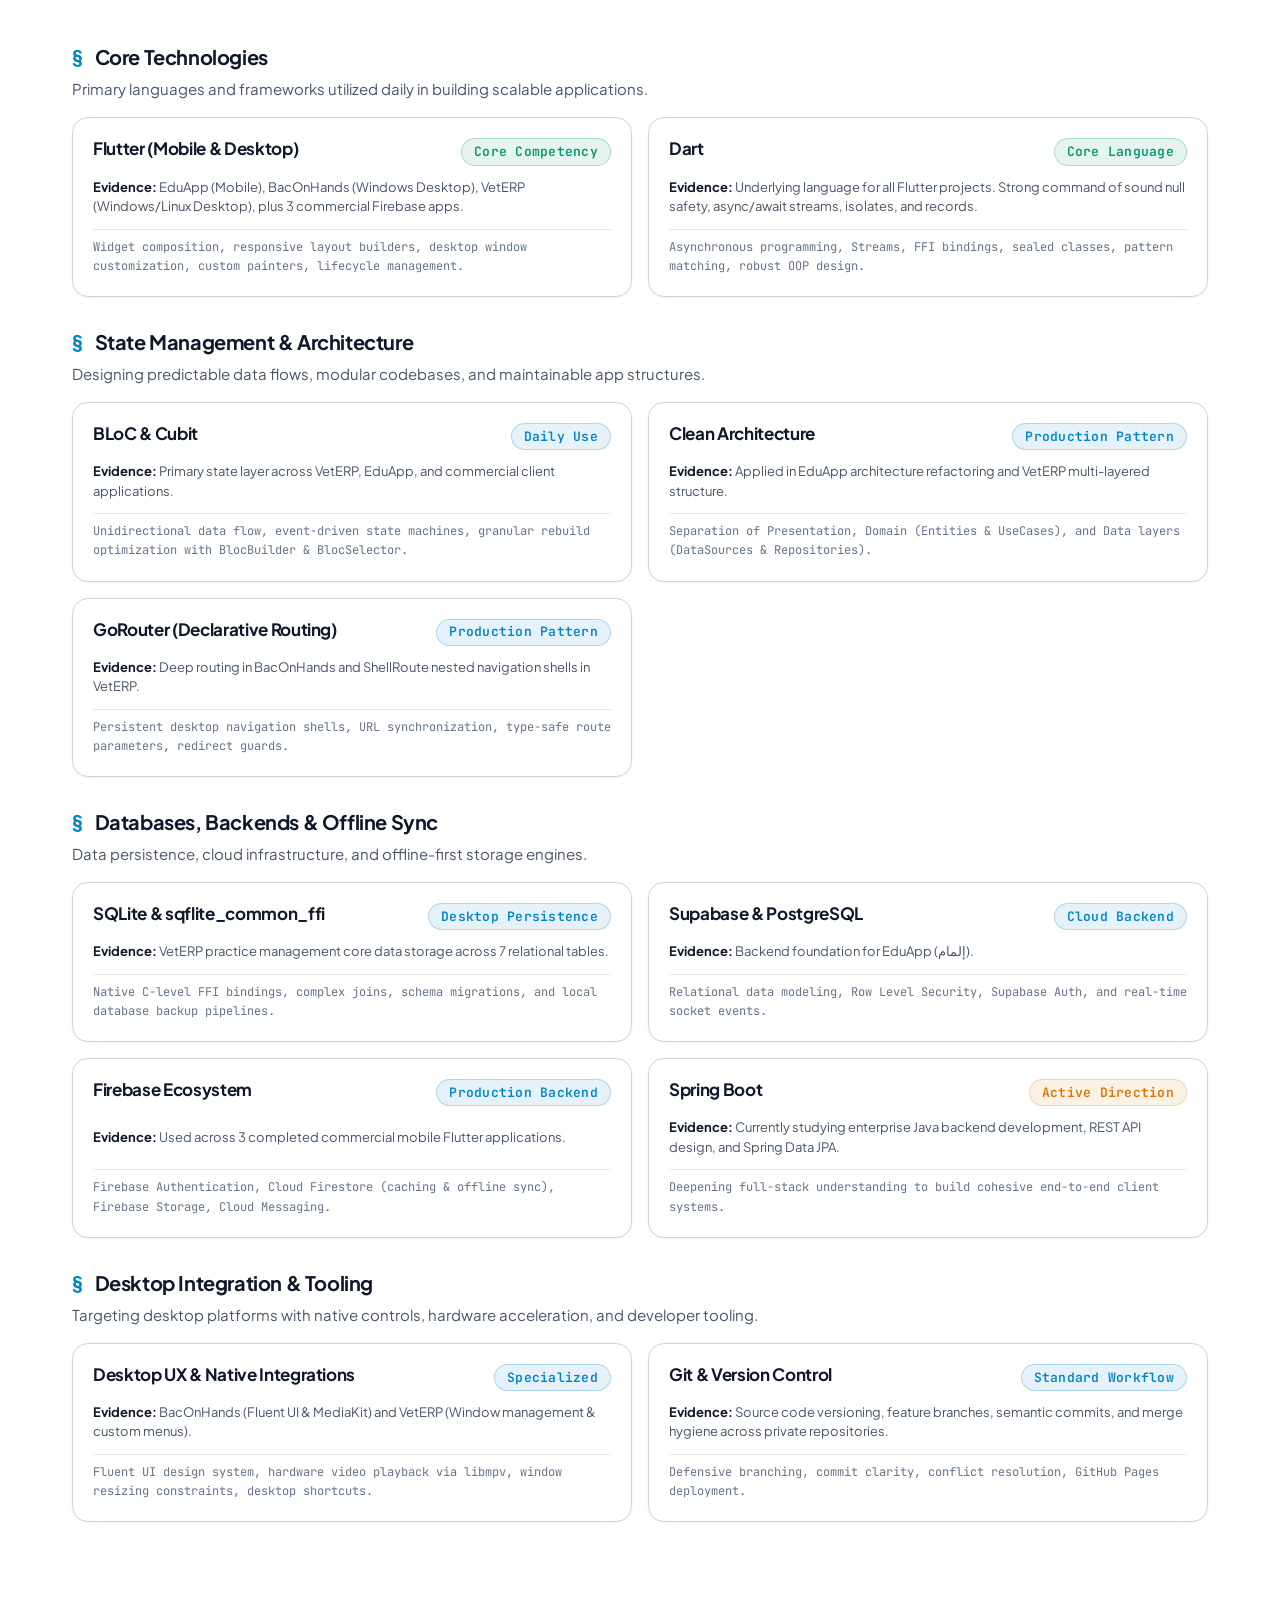
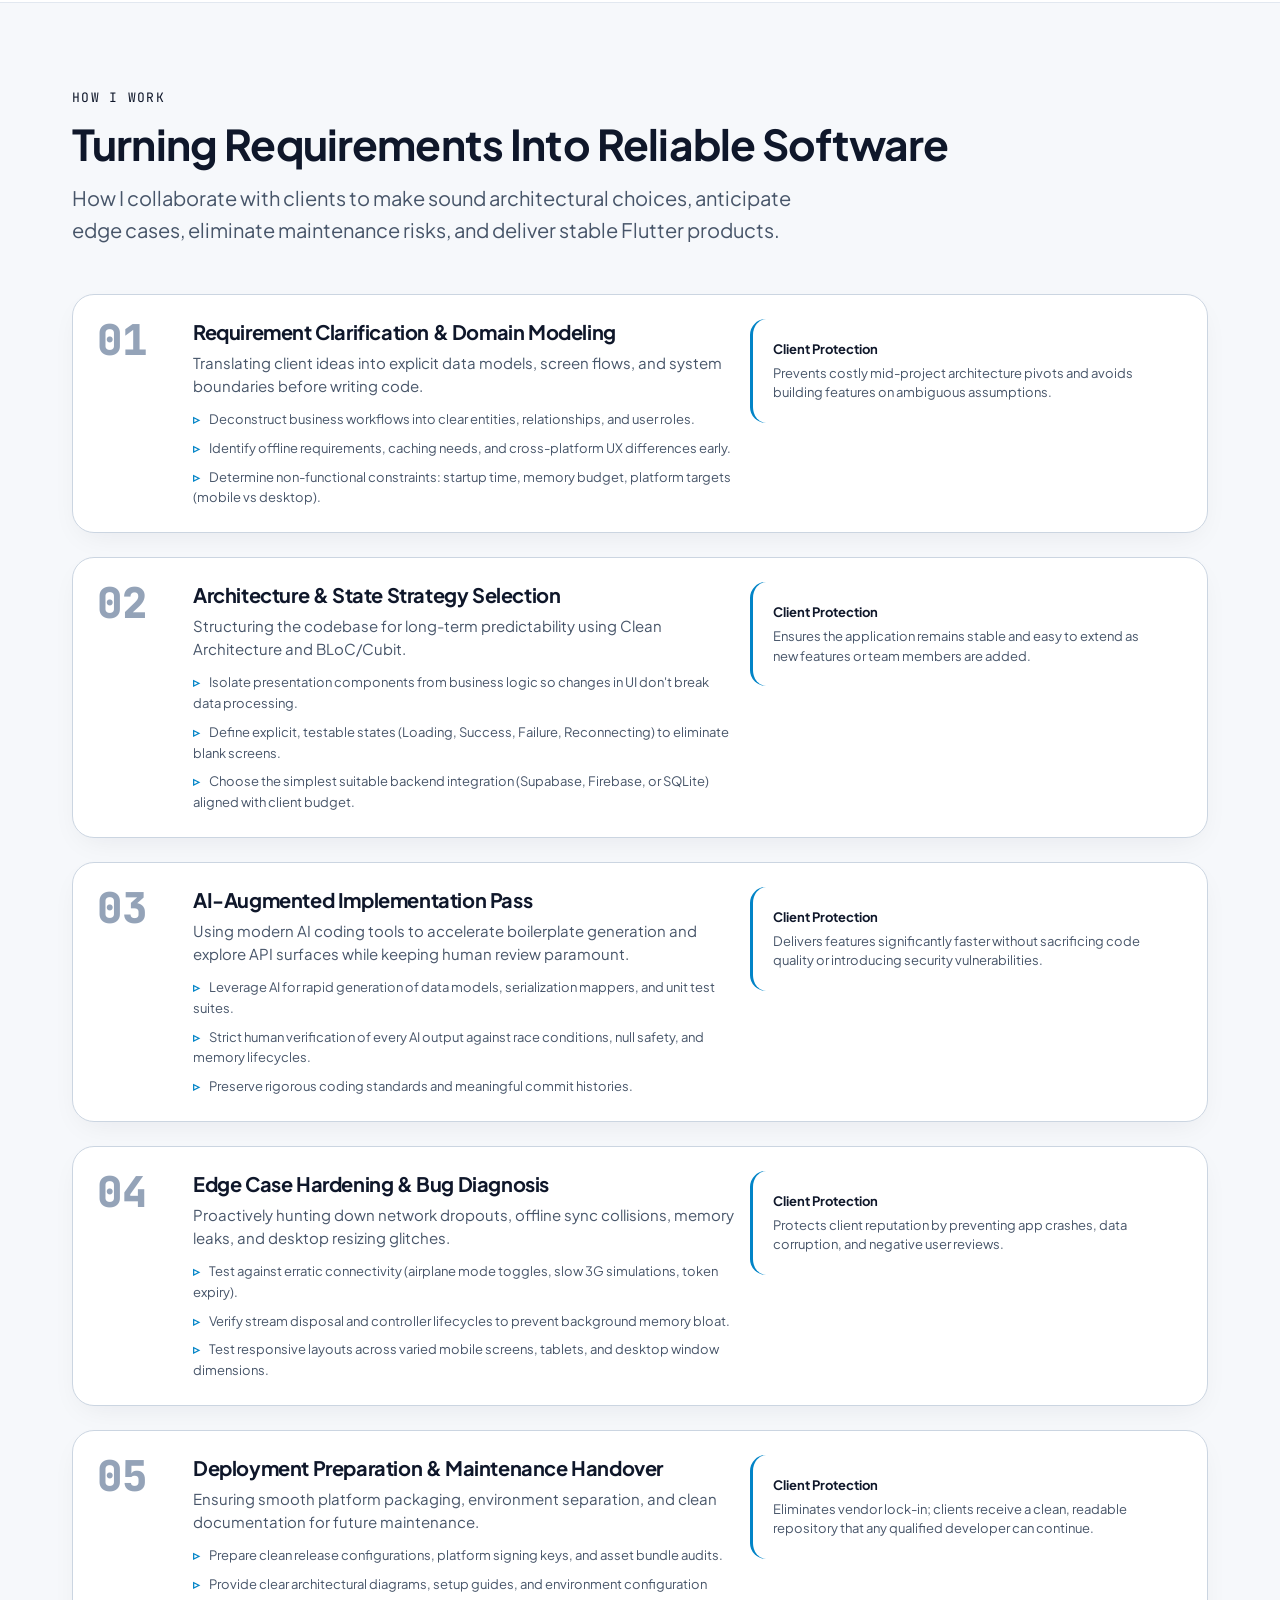
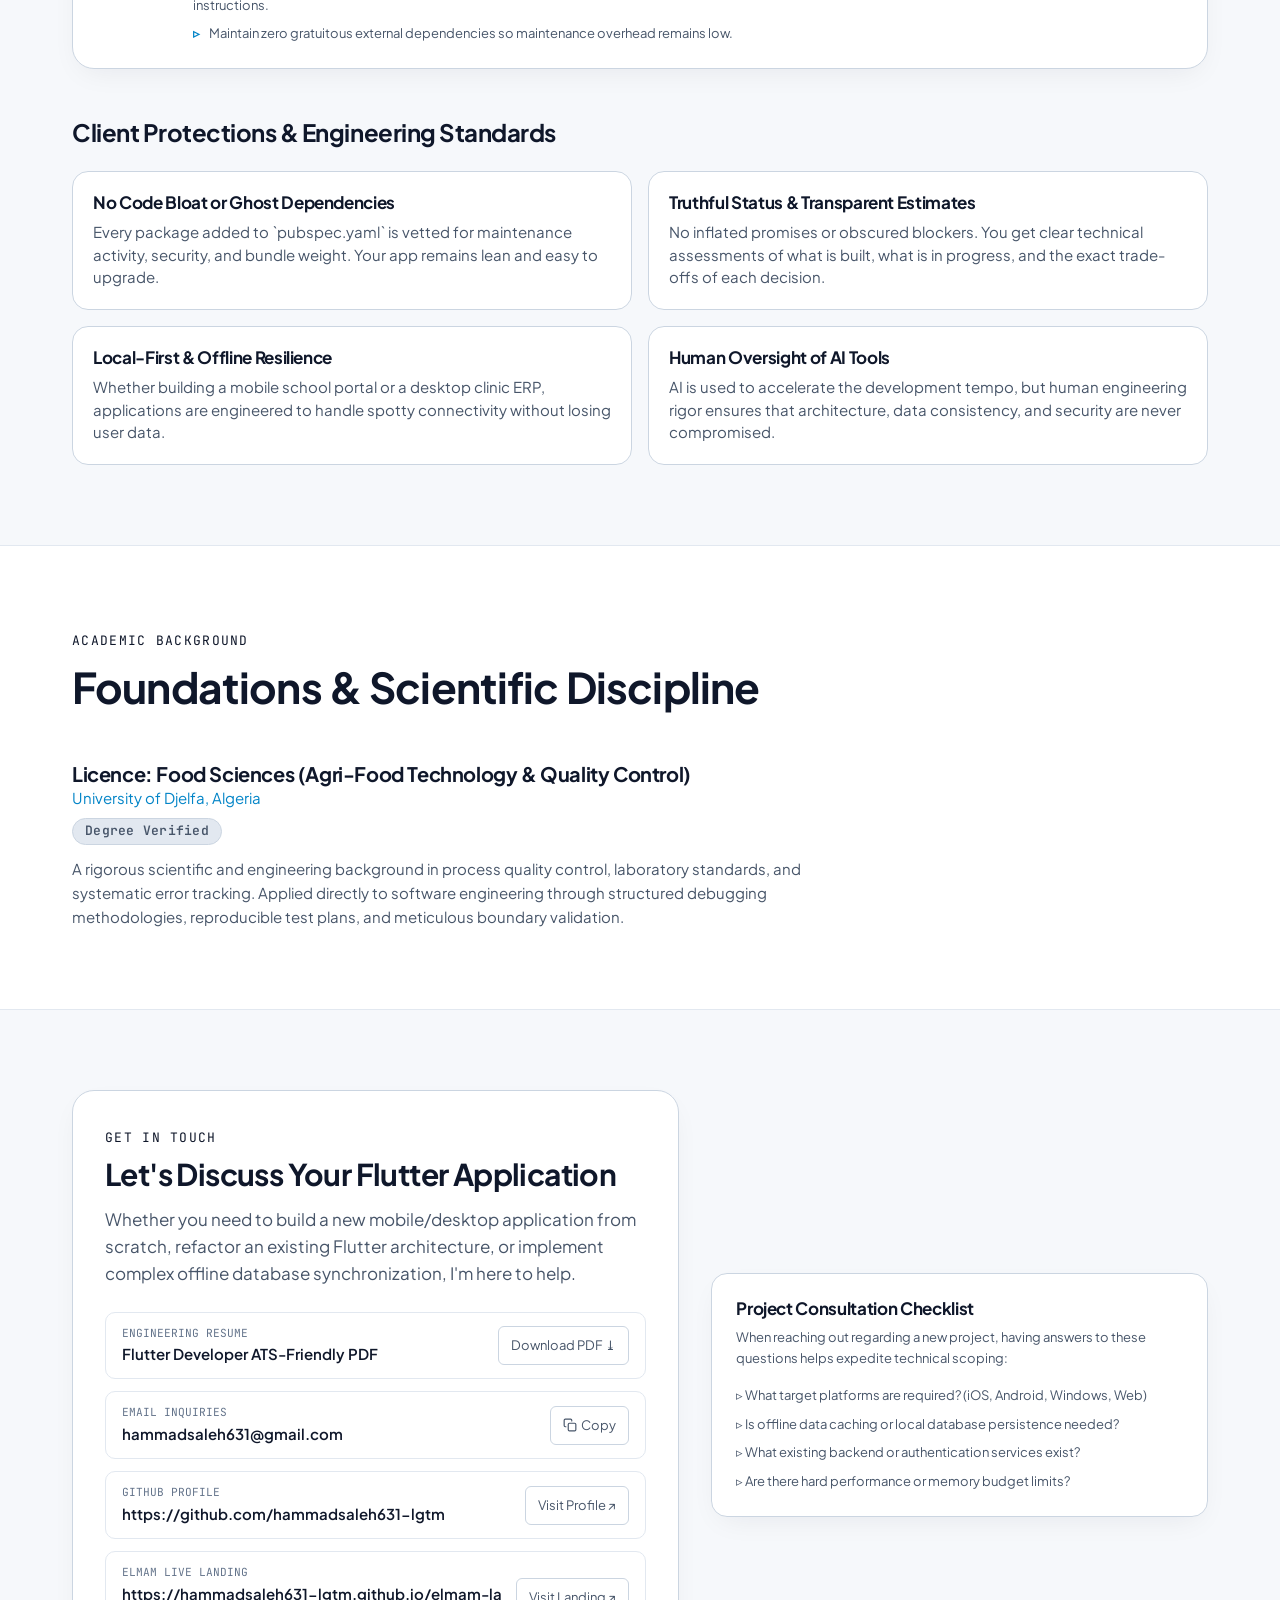
==== commit 56b462c6: "feat: add School ERP workstation, integrate interactive carousels with desktop frames, and use verif" ====
--- a/index.html
+++ b/index.html
@@ -177,7 +177,7 @@
                 <svg width="15" height="15" viewBox="0 0 24 24" fill="none" stroke="currentColor" stroke-width="2" stroke-linecap="round" stroke-linejoin="round" aria-hidden="true"><path d="M21 15v4a2 2 0 0 1-2 2H5a2 2 0 0 1-2-2v-4"></path><polyline points="7 10 12 15 17 10"></polyline><line x1="12" y1="15" x2="12" y2="3"></line></svg>
                 <span>Download CV (PDF)</span>
               </a>
-              <button class="btn btn-outline" data-copy="contact@salehhammad.dev" aria-label="Copy contact email">
+              <button class="btn btn-outline" data-copy="hammadsaleh631@gmail.com" aria-label="Copy contact email">
                 <svg width="15" height="15" viewBox="0 0 24 24" fill="none" stroke="currentColor" stroke-width="2" stroke-linecap="round" stroke-linejoin="round" aria-hidden="true"><rect x="9" y="9" width="13" height="13" rx="2" ry="2"></rect><path d="M5 15H4a2 2 0 0 1-2-2V4a2 2 0 0 1 2-2h9a2 2 0 0 1 2 2v1"></path></svg>
                 <span>Copy Email</span>
               </button>
@@ -520,9 +520,9 @@
               <div class="contact-channel-row">
                 <div class="channel-info">
                   <span class="channel-label">Email Inquiries</span>
-                  <span class="channel-val">contact@salehhammad.dev</span>
-                </div>
-                <button class="copy-btn" data-copy="contact@salehhammad.dev" aria-label="Copy email address to clipboard">
+                  <span class="channel-val">hammadsaleh631@gmail.com</span>
+                </div>
+                <button class="copy-btn" data-copy="hammadsaleh631@gmail.com" aria-label="Copy email address to clipboard">
                   <svg width="14" height="14" viewBox="0 0 24 24" fill="none" stroke="currentColor" stroke-width="2" stroke-linecap="round" stroke-linejoin="round" aria-hidden="true"><rect x="9" y="9" width="13" height="13" rx="2" ry="2"></rect><path d="M5 15H4a2 2 0 0 1-2-2V4a2 2 0 0 1 2-2h9a2 2 0 0 1 2 2v1"></path></svg>
                   <span>Copy</span>
                 </button>
--- a/src/styles/components.css
+++ b/src/styles/components.css
@@ -451,13 +451,39 @@
   box-shadow: 0 4px 16px rgba(0, 0, 0, 0.3);
 }
 
-/* Screenshot Horizontal Gallery (Mobile Apps: Elmam & POS) */
+/* Featured Case Study Accentuation */
+.project-card-featured {
+  border: 1px solid rgba(14, 165, 233, 0.45);
+  box-shadow: 0 14px 40px -10px rgba(14, 165, 233, 0.22), var(--shadow-card);
+  position: relative;
+}
+
+.featured-ribbon {
+  background: var(--accent-gradient);
+  color: #ffffff;
+  font-family: var(--font-mono);
+  font-size: var(--text-xs);
+  font-weight: 700;
+  letter-spacing: 0.08em;
+  padding: 0.35rem var(--space-6);
+  text-align: center;
+  border-bottom: 1px solid rgba(255, 255, 255, 0.2);
+}
+
+/* Screenshot Horizontal Gallery & Interactive Carousel */
 .project-gallery-wrapper {
   padding: var(--space-6) var(--space-8) var(--space-4);
   background-color: var(--bg-surface);
   border-bottom: 1px solid var(--border-dim);
 }
 
+.gallery-header-row {
+  display: flex;
+  align-items: center;
+  justify-content: space-between;
+  margin-bottom: var(--space-4);
+}
+
 .gallery-label {
   display: flex;
   align-items: center;
@@ -467,13 +493,41 @@
   color: var(--accent-cyan);
   text-transform: uppercase;
   letter-spacing: 0.05em;
-  margin-bottom: var(--space-4);
+  margin-bottom: 0;
+}
+
+.carousel-nav-controls {
+  display: flex;
+  align-items: center;
+  gap: var(--space-2);
+}
+
+.carousel-nav-btn {
+  background-color: var(--bg-card);
+  color: var(--text-primary);
+  border: 1px solid var(--border-subtle);
+  border-radius: var(--radius-sm);
+  width: 32px;
+  height: 32px;
+  display: flex;
+  align-items: center;
+  justify-content: center;
+  cursor: pointer;
+  transition: all var(--transition-fast);
+}
+
+.carousel-nav-btn:hover {
+  background-color: var(--accent-cyan);
+  color: #ffffff;
+  border-color: var(--accent-cyan);
+  transform: translateY(-1px);
 }
 
 .screenshots-row {
   display: flex;
   gap: var(--space-4);
   overflow-x: auto;
+  scroll-behavior: smooth;
   padding-bottom: var(--space-3);
   scrollbar-width: thin;
   scrollbar-color: var(--border-strong) transparent;
@@ -490,6 +544,41 @@
   .screenshot-item {
     flex: 0 0 190px;
   }
+}
+
+/* Desktop Screenshot Frame */
+.screenshot-item-desktop {
+  flex: 0 0 270px;
+}
+
+@media (min-width: 768px) {
+  .screenshot-item-desktop {
+    flex: 0 0 340px;
+  }
+}
+
+.desktop-mockup-frame {
+  position: relative;
+  border-radius: 10px;
+  border: 2px solid #1e283b;
+  box-shadow: 0 8px 24px rgba(0, 0, 0, 0.45);
+  overflow: hidden;
+  background-color: #06090f;
+  aspect-ratio: 16 / 10;
+  transition: transform var(--transition-fast), border-color var(--transition-fast);
+}
+
+.desktop-mockup-frame:hover {
+  transform: translateY(-4px);
+  border-color: var(--accent-cyan);
+}
+
+.desktop-screenshot-img {
+  width: 100%;
+  height: 100%;
+  object-fit: cover;
+  object-position: top center;
+  display: block;
 }
 
 .phone-mockup-frame {
